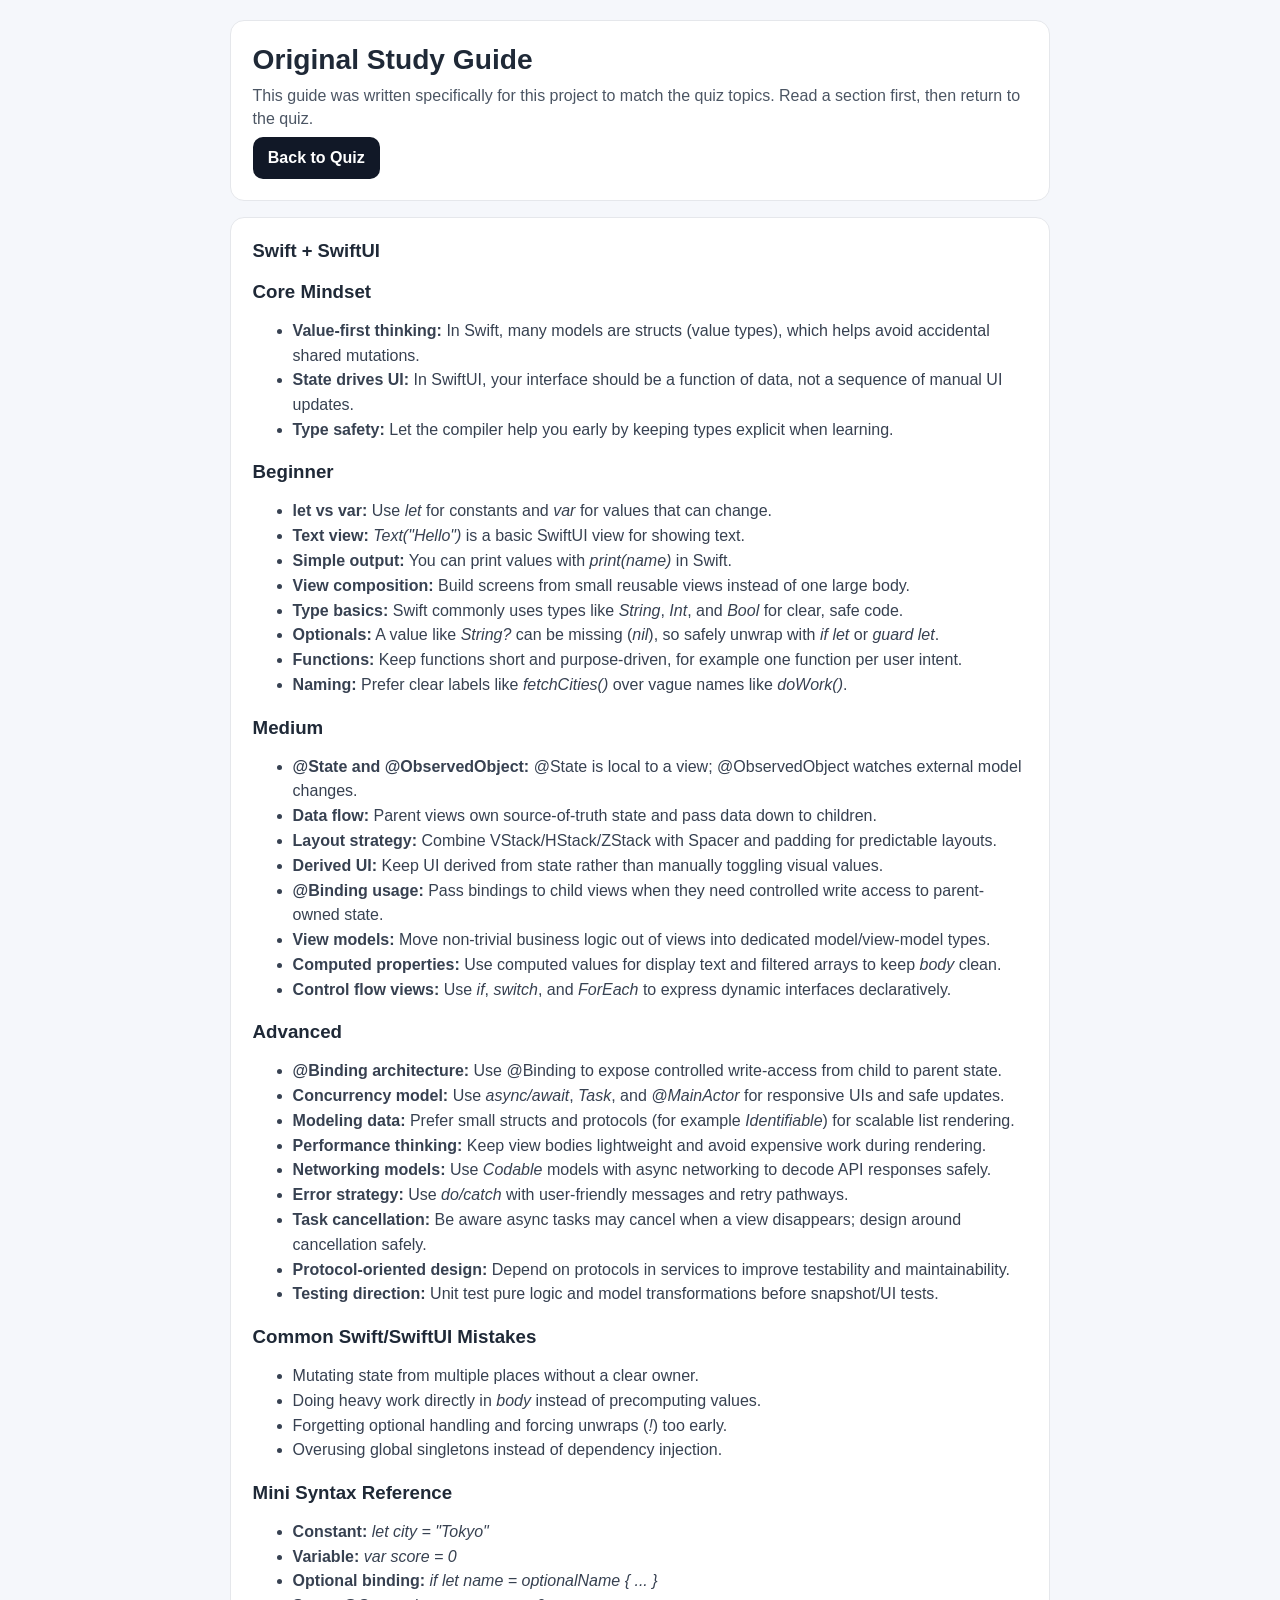
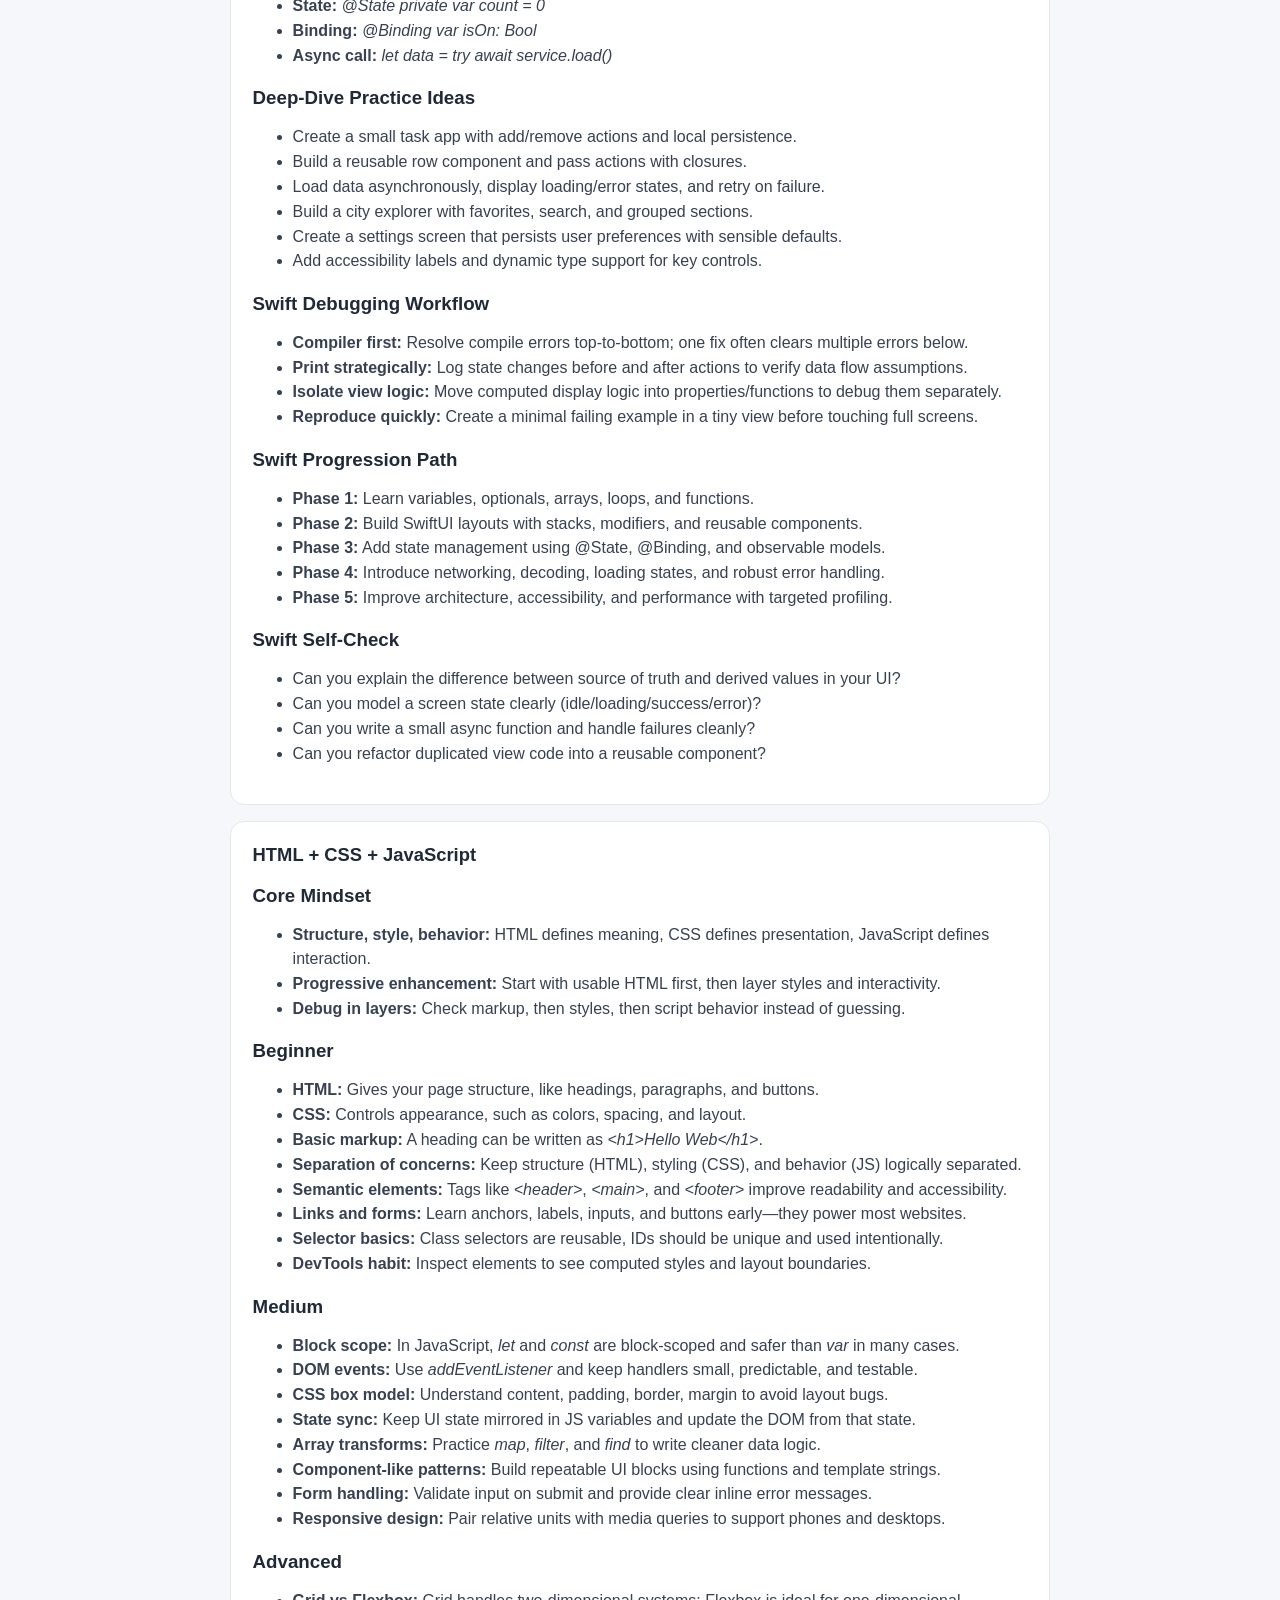
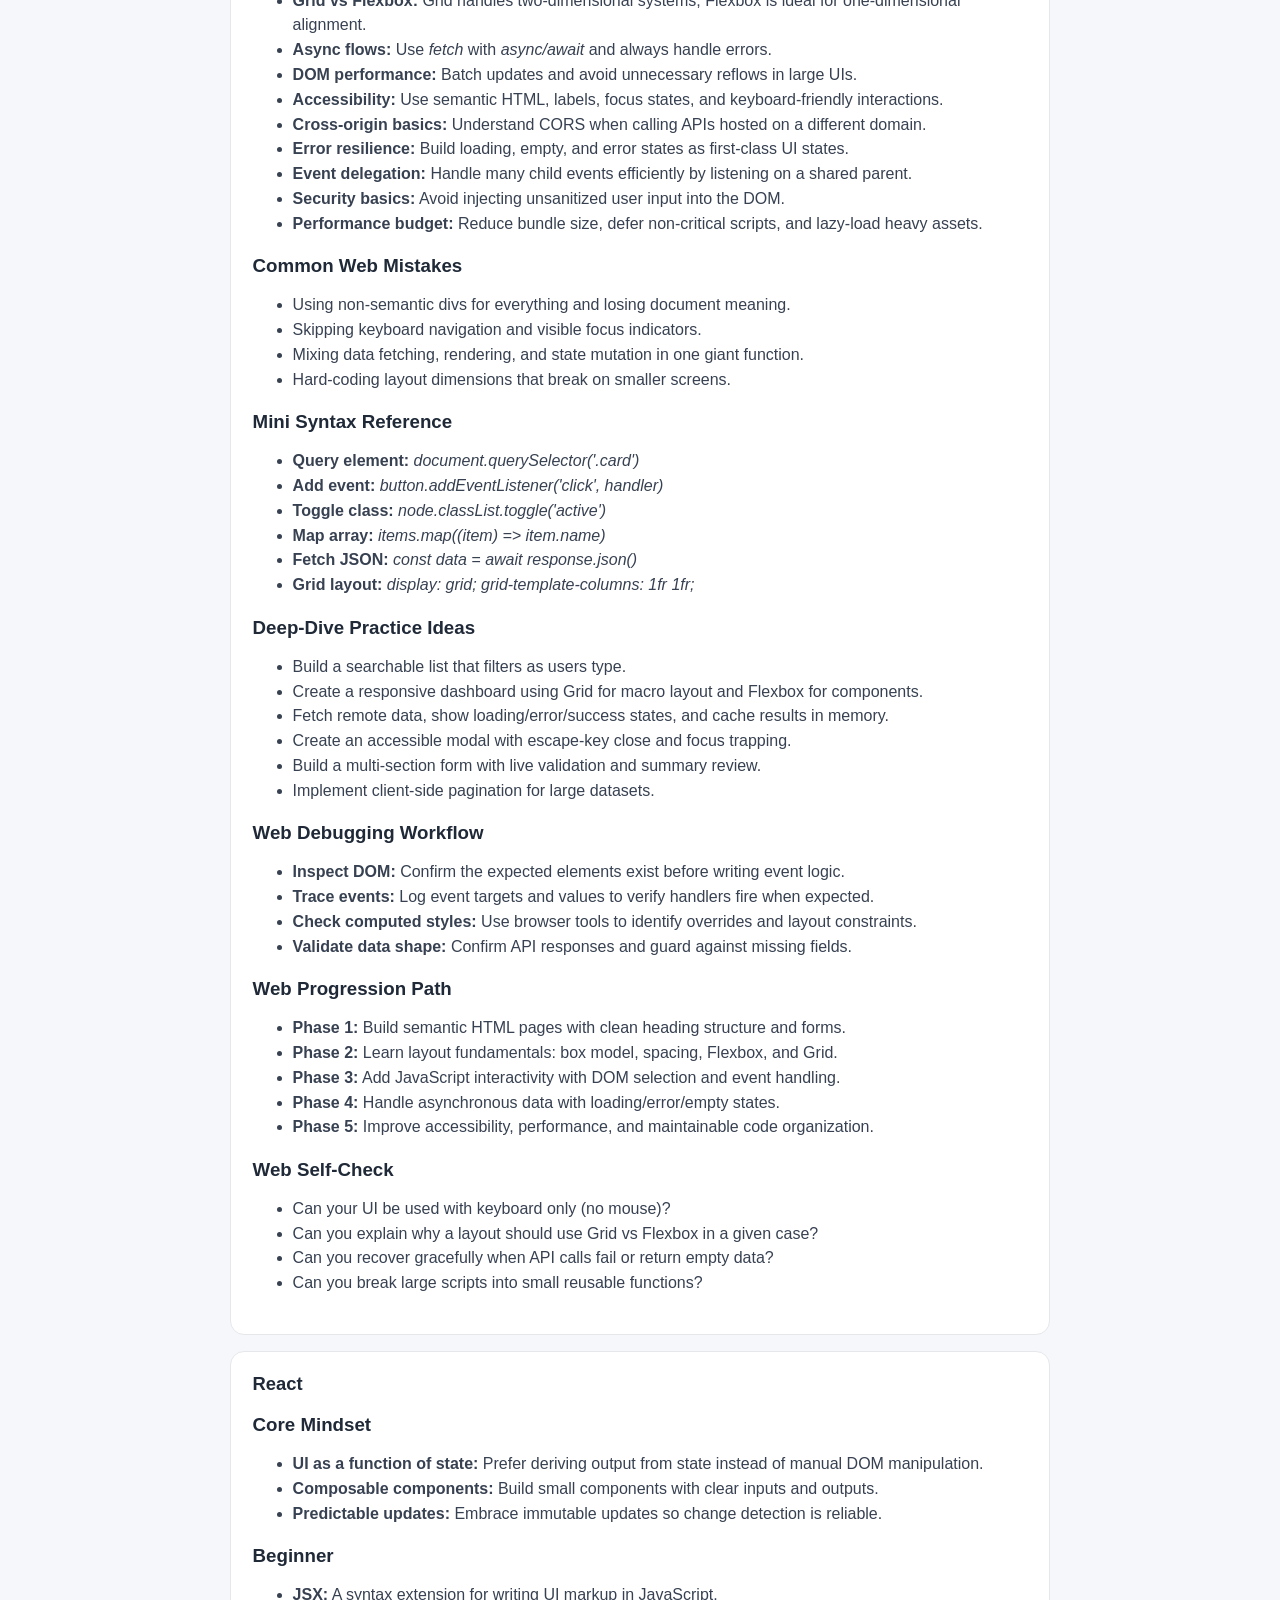
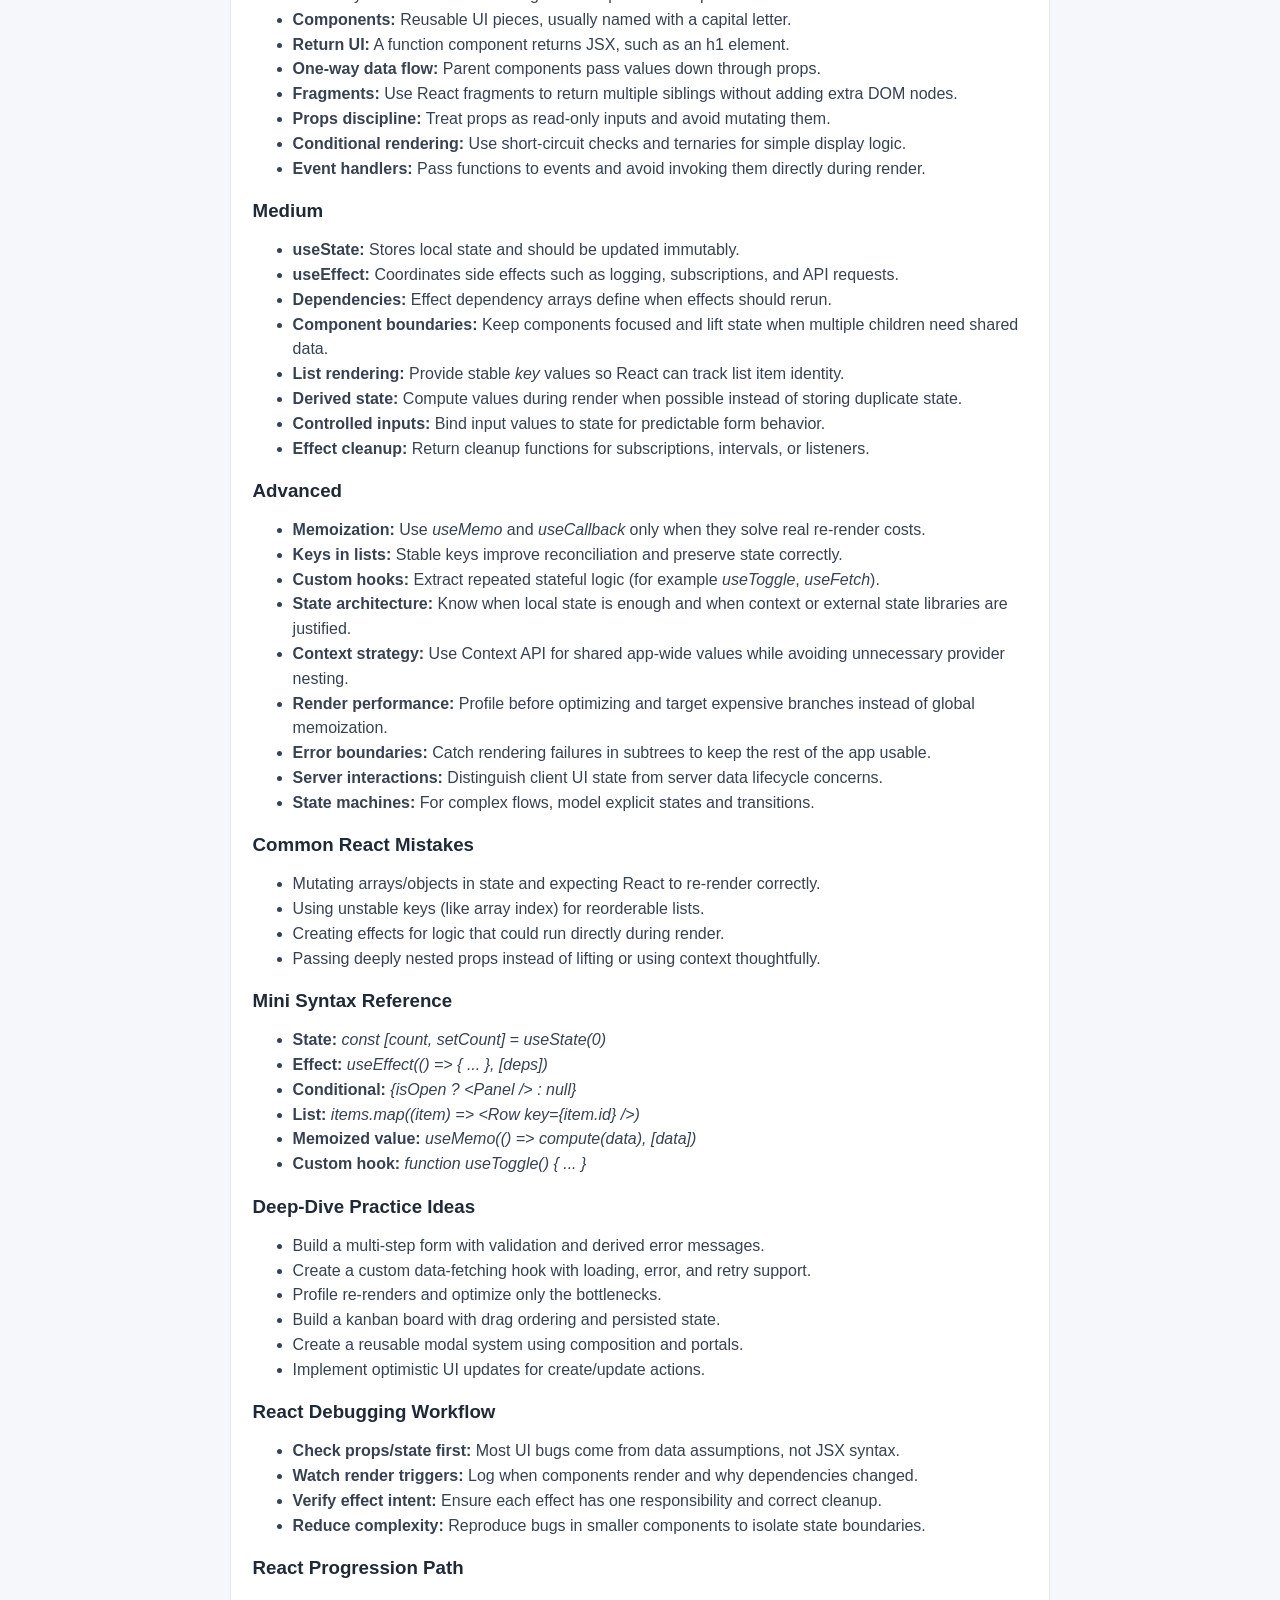
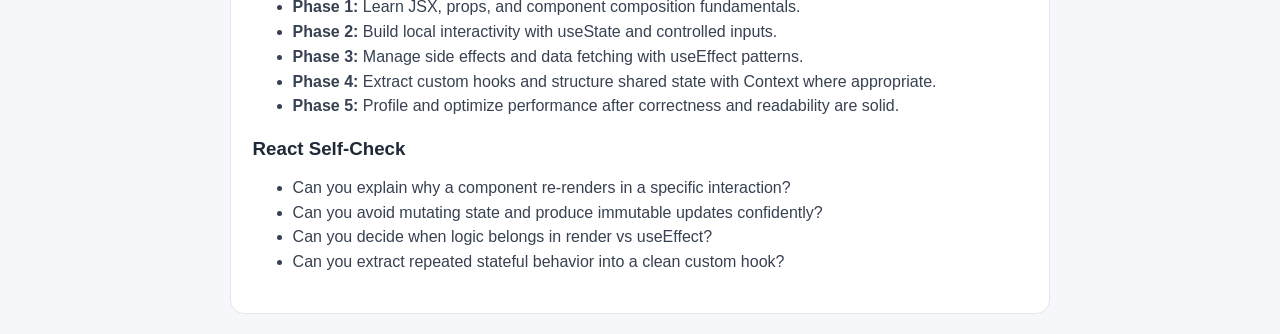
==== study-guide.html @ 4b4fca65 "Expand learning content, Swift editor UX, and study mode" ====
<!doctype html>
<html lang="en">
  <head>
    <meta charset="UTF-8" />
    <meta name="viewport" content="width=device-width, initial-scale=1.0" />
    <title>Programming Study Guide</title>
    <link rel="stylesheet" href="styles.css" />
  </head>
  <body>
    <main class="app guide-layout">
      <header class="header card">
        <h1>Original Study Guide</h1>
        <p>
          This guide was written specifically for this project to match the quiz topics.
          Read a section first, then return to the quiz.
        </p>
        <p class="study-link-wrap">
          <a class="study-link" href="index.html">Back to Quiz</a>
        </p>
      </header>

      <section class="guide-grid">
        <article class="card guide-section">
          <h2>Swift + SwiftUI</h2>

          <h3>Core Mindset</h3>
          <ul>
            <li><strong>Value-first thinking:</strong> In Swift, many models are structs (value types), which helps avoid accidental shared mutations.</li>
            <li><strong>State drives UI:</strong> In SwiftUI, your interface should be a function of data, not a sequence of manual UI updates.</li>
            <li><strong>Type safety:</strong> Let the compiler help you early by keeping types explicit when learning.</li>
          </ul>

          <h3>Beginner</h3>
          <ul>
            <li><strong>let vs var:</strong> Use <em>let</em> for constants and <em>var</em> for values that can change.</li>
            <li><strong>Text view:</strong> <em>Text("Hello")</em> is a basic SwiftUI view for showing text.</li>
            <li><strong>Simple output:</strong> You can print values with <em>print(name)</em> in Swift.</li>
            <li><strong>View composition:</strong> Build screens from small reusable views instead of one large body.</li>
            <li><strong>Type basics:</strong> Swift commonly uses types like <em>String</em>, <em>Int</em>, and <em>Bool</em> for clear, safe code.</li>
            <li><strong>Optionals:</strong> A value like <em>String?</em> can be missing (<em>nil</em>), so safely unwrap with <em>if let</em> or <em>guard let</em>.</li>
            <li><strong>Functions:</strong> Keep functions short and purpose-driven, for example one function per user intent.</li>
            <li><strong>Naming:</strong> Prefer clear labels like <em>fetchCities()</em> over vague names like <em>doWork()</em>.</li>
          </ul>

          <h3>Medium</h3>
          <ul>
            <li><strong>@State and @ObservedObject:</strong> @State is local to a view; @ObservedObject watches external model changes.</li>
            <li><strong>Data flow:</strong> Parent views own source-of-truth state and pass data down to children.</li>
            <li><strong>Layout strategy:</strong> Combine VStack/HStack/ZStack with Spacer and padding for predictable layouts.</li>
            <li><strong>Derived UI:</strong> Keep UI derived from state rather than manually toggling visual values.</li>
            <li><strong>@Binding usage:</strong> Pass bindings to child views when they need controlled write access to parent-owned state.</li>
            <li><strong>View models:</strong> Move non-trivial business logic out of views into dedicated model/view-model types.</li>
            <li><strong>Computed properties:</strong> Use computed values for display text and filtered arrays to keep <em>body</em> clean.</li>
            <li><strong>Control flow views:</strong> Use <em>if</em>, <em>switch</em>, and <em>ForEach</em> to express dynamic interfaces declaratively.</li>
          </ul>

          <h3>Advanced</h3>
          <ul>
            <li><strong>@Binding architecture:</strong> Use @Binding to expose controlled write-access from child to parent state.</li>
            <li><strong>Concurrency model:</strong> Use <em>async/await</em>, <em>Task</em>, and <em>@MainActor</em> for responsive UIs and safe updates.</li>
            <li><strong>Modeling data:</strong> Prefer small structs and protocols (for example <em>Identifiable</em>) for scalable list rendering.</li>
            <li><strong>Performance thinking:</strong> Keep view bodies lightweight and avoid expensive work during rendering.</li>
            <li><strong>Networking models:</strong> Use <em>Codable</em> models with async networking to decode API responses safely.</li>
            <li><strong>Error strategy:</strong> Use <em>do/catch</em> with user-friendly messages and retry pathways.</li>
            <li><strong>Task cancellation:</strong> Be aware async tasks may cancel when a view disappears; design around cancellation safely.</li>
            <li><strong>Protocol-oriented design:</strong> Depend on protocols in services to improve testability and maintainability.</li>
            <li><strong>Testing direction:</strong> Unit test pure logic and model transformations before snapshot/UI tests.</li>
          </ul>

          <h3>Common Swift/SwiftUI Mistakes</h3>
          <ul>
            <li>Mutating state from multiple places without a clear owner.</li>
            <li>Doing heavy work directly in <em>body</em> instead of precomputing values.</li>
            <li>Forgetting optional handling and forcing unwraps (<em>!</em>) too early.</li>
            <li>Overusing global singletons instead of dependency injection.</li>
          </ul>

          <h3>Mini Syntax Reference</h3>
          <ul>
            <li><strong>Constant:</strong> <em>let city = "Tokyo"</em></li>
            <li><strong>Variable:</strong> <em>var score = 0</em></li>
            <li><strong>Optional binding:</strong> <em>if let name = optionalName { ... }</em></li>
            <li><strong>State:</strong> <em>@State private var count = 0</em></li>
            <li><strong>Binding:</strong> <em>@Binding var isOn: Bool</em></li>
            <li><strong>Async call:</strong> <em>let data = try await service.load()</em></li>
          </ul>

          <h3>Deep-Dive Practice Ideas</h3>
          <ul>
            <li>Create a small task app with add/remove actions and local persistence.</li>
            <li>Build a reusable row component and pass actions with closures.</li>
            <li>Load data asynchronously, display loading/error states, and retry on failure.</li>
            <li>Build a city explorer with favorites, search, and grouped sections.</li>
            <li>Create a settings screen that persists user preferences with sensible defaults.</li>
            <li>Add accessibility labels and dynamic type support for key controls.</li>
          </ul>

          <h3>Swift Debugging Workflow</h3>
          <ul>
            <li><strong>Compiler first:</strong> Resolve compile errors top-to-bottom; one fix often clears multiple errors below.</li>
            <li><strong>Print strategically:</strong> Log state changes before and after actions to verify data flow assumptions.</li>
            <li><strong>Isolate view logic:</strong> Move computed display logic into properties/functions to debug them separately.</li>
            <li><strong>Reproduce quickly:</strong> Create a minimal failing example in a tiny view before touching full screens.</li>
          </ul>

          <h3>Swift Progression Path</h3>
          <ul>
            <li><strong>Phase 1:</strong> Learn variables, optionals, arrays, loops, and functions.</li>
            <li><strong>Phase 2:</strong> Build SwiftUI layouts with stacks, modifiers, and reusable components.</li>
            <li><strong>Phase 3:</strong> Add state management using @State, @Binding, and observable models.</li>
            <li><strong>Phase 4:</strong> Introduce networking, decoding, loading states, and robust error handling.</li>
            <li><strong>Phase 5:</strong> Improve architecture, accessibility, and performance with targeted profiling.</li>
          </ul>

          <h3>Swift Self-Check</h3>
          <ul>
            <li>Can you explain the difference between source of truth and derived values in your UI?</li>
            <li>Can you model a screen state clearly (idle/loading/success/error)?</li>
            <li>Can you write a small async function and handle failures cleanly?</li>
            <li>Can you refactor duplicated view code into a reusable component?</li>
          </ul>
        </article>

        <article class="card guide-section">
          <h2>HTML + CSS + JavaScript</h2>

          <h3>Core Mindset</h3>
          <ul>
            <li><strong>Structure, style, behavior:</strong> HTML defines meaning, CSS defines presentation, JavaScript defines interaction.</li>
            <li><strong>Progressive enhancement:</strong> Start with usable HTML first, then layer styles and interactivity.</li>
            <li><strong>Debug in layers:</strong> Check markup, then styles, then script behavior instead of guessing.</li>
          </ul>

          <h3>Beginner</h3>
          <ul>
            <li><strong>HTML:</strong> Gives your page structure, like headings, paragraphs, and buttons.</li>
            <li><strong>CSS:</strong> Controls appearance, such as colors, spacing, and layout.</li>
            <li><strong>Basic markup:</strong> A heading can be written as <em>&lt;h1&gt;Hello Web&lt;/h1&gt;</em>.</li>
            <li><strong>Separation of concerns:</strong> Keep structure (HTML), styling (CSS), and behavior (JS) logically separated.</li>
            <li><strong>Semantic elements:</strong> Tags like <em>&lt;header&gt;</em>, <em>&lt;main&gt;</em>, and <em>&lt;footer&gt;</em> improve readability and accessibility.</li>
            <li><strong>Links and forms:</strong> Learn anchors, labels, inputs, and buttons early—they power most websites.</li>
            <li><strong>Selector basics:</strong> Class selectors are reusable, IDs should be unique and used intentionally.</li>
            <li><strong>DevTools habit:</strong> Inspect elements to see computed styles and layout boundaries.</li>
          </ul>

          <h3>Medium</h3>
          <ul>
            <li><strong>Block scope:</strong> In JavaScript, <em>let</em> and <em>const</em> are block-scoped and safer than <em>var</em> in many cases.</li>
            <li><strong>DOM events:</strong> Use <em>addEventListener</em> and keep handlers small, predictable, and testable.</li>
            <li><strong>CSS box model:</strong> Understand content, padding, border, margin to avoid layout bugs.</li>
            <li><strong>State sync:</strong> Keep UI state mirrored in JS variables and update the DOM from that state.</li>
            <li><strong>Array transforms:</strong> Practice <em>map</em>, <em>filter</em>, and <em>find</em> to write cleaner data logic.</li>
            <li><strong>Component-like patterns:</strong> Build repeatable UI blocks using functions and template strings.</li>
            <li><strong>Form handling:</strong> Validate input on submit and provide clear inline error messages.</li>
            <li><strong>Responsive design:</strong> Pair relative units with media queries to support phones and desktops.</li>
          </ul>

          <h3>Advanced</h3>
          <ul>
            <li><strong>Grid vs Flexbox:</strong> Grid handles two-dimensional systems; Flexbox is ideal for one-dimensional alignment.</li>
            <li><strong>Async flows:</strong> Use <em>fetch</em> with <em>async/await</em> and always handle errors.</li>
            <li><strong>DOM performance:</strong> Batch updates and avoid unnecessary reflows in large UIs.</li>
            <li><strong>Accessibility:</strong> Use semantic HTML, labels, focus states, and keyboard-friendly interactions.</li>
            <li><strong>Cross-origin basics:</strong> Understand CORS when calling APIs hosted on a different domain.</li>
            <li><strong>Error resilience:</strong> Build loading, empty, and error states as first-class UI states.</li>
            <li><strong>Event delegation:</strong> Handle many child events efficiently by listening on a shared parent.</li>
            <li><strong>Security basics:</strong> Avoid injecting unsanitized user input into the DOM.</li>
            <li><strong>Performance budget:</strong> Reduce bundle size, defer non-critical scripts, and lazy-load heavy assets.</li>
          </ul>

          <h3>Common Web Mistakes</h3>
          <ul>
            <li>Using non-semantic divs for everything and losing document meaning.</li>
            <li>Skipping keyboard navigation and visible focus indicators.</li>
            <li>Mixing data fetching, rendering, and state mutation in one giant function.</li>
            <li>Hard-coding layout dimensions that break on smaller screens.</li>
          </ul>

          <h3>Mini Syntax Reference</h3>
          <ul>
            <li><strong>Query element:</strong> <em>document.querySelector('.card')</em></li>
            <li><strong>Add event:</strong> <em>button.addEventListener('click', handler)</em></li>
            <li><strong>Toggle class:</strong> <em>node.classList.toggle('active')</em></li>
            <li><strong>Map array:</strong> <em>items.map((item) =&gt; item.name)</em></li>
            <li><strong>Fetch JSON:</strong> <em>const data = await response.json()</em></li>
            <li><strong>Grid layout:</strong> <em>display: grid; grid-template-columns: 1fr 1fr;</em></li>
          </ul>

          <h3>Deep-Dive Practice Ideas</h3>
          <ul>
            <li>Build a searchable list that filters as users type.</li>
            <li>Create a responsive dashboard using Grid for macro layout and Flexbox for components.</li>
            <li>Fetch remote data, show loading/error/success states, and cache results in memory.</li>
            <li>Create an accessible modal with escape-key close and focus trapping.</li>
            <li>Build a multi-section form with live validation and summary review.</li>
            <li>Implement client-side pagination for large datasets.</li>
          </ul>

          <h3>Web Debugging Workflow</h3>
          <ul>
            <li><strong>Inspect DOM:</strong> Confirm the expected elements exist before writing event logic.</li>
            <li><strong>Trace events:</strong> Log event targets and values to verify handlers fire when expected.</li>
            <li><strong>Check computed styles:</strong> Use browser tools to identify overrides and layout constraints.</li>
            <li><strong>Validate data shape:</strong> Confirm API responses and guard against missing fields.</li>
          </ul>

          <h3>Web Progression Path</h3>
          <ul>
            <li><strong>Phase 1:</strong> Build semantic HTML pages with clean heading structure and forms.</li>
            <li><strong>Phase 2:</strong> Learn layout fundamentals: box model, spacing, Flexbox, and Grid.</li>
            <li><strong>Phase 3:</strong> Add JavaScript interactivity with DOM selection and event handling.</li>
            <li><strong>Phase 4:</strong> Handle asynchronous data with loading/error/empty states.</li>
            <li><strong>Phase 5:</strong> Improve accessibility, performance, and maintainable code organization.</li>
          </ul>

          <h3>Web Self-Check</h3>
          <ul>
            <li>Can your UI be used with keyboard only (no mouse)?</li>
            <li>Can you explain why a layout should use Grid vs Flexbox in a given case?</li>
            <li>Can you recover gracefully when API calls fail or return empty data?</li>
            <li>Can you break large scripts into small reusable functions?</li>
          </ul>
        </article>

        <article class="card guide-section">
          <h2>React</h2>

          <h3>Core Mindset</h3>
          <ul>
            <li><strong>UI as a function of state:</strong> Prefer deriving output from state instead of manual DOM manipulation.</li>
            <li><strong>Composable components:</strong> Build small components with clear inputs and outputs.</li>
            <li><strong>Predictable updates:</strong> Embrace immutable updates so change detection is reliable.</li>
          </ul>

          <h3>Beginner</h3>
          <ul>
            <li><strong>JSX:</strong> A syntax extension for writing UI markup in JavaScript.</li>
            <li><strong>Components:</strong> Reusable UI pieces, usually named with a capital letter.</li>
            <li><strong>Return UI:</strong> A function component returns JSX, such as an h1 element.</li>
            <li><strong>One-way data flow:</strong> Parent components pass values down through props.</li>
            <li><strong>Fragments:</strong> Use React fragments to return multiple siblings without adding extra DOM nodes.</li>
            <li><strong>Props discipline:</strong> Treat props as read-only inputs and avoid mutating them.</li>
            <li><strong>Conditional rendering:</strong> Use short-circuit checks and ternaries for simple display logic.</li>
            <li><strong>Event handlers:</strong> Pass functions to events and avoid invoking them directly during render.</li>
          </ul>

          <h3>Medium</h3>
          <ul>
            <li><strong>useState:</strong> Stores local state and should be updated immutably.</li>
            <li><strong>useEffect:</strong> Coordinates side effects such as logging, subscriptions, and API requests.</li>
            <li><strong>Dependencies:</strong> Effect dependency arrays define when effects should rerun.</li>
            <li><strong>Component boundaries:</strong> Keep components focused and lift state when multiple children need shared data.</li>
            <li><strong>List rendering:</strong> Provide stable <em>key</em> values so React can track list item identity.</li>
            <li><strong>Derived state:</strong> Compute values during render when possible instead of storing duplicate state.</li>
            <li><strong>Controlled inputs:</strong> Bind input values to state for predictable form behavior.</li>
            <li><strong>Effect cleanup:</strong> Return cleanup functions for subscriptions, intervals, or listeners.</li>
          </ul>

          <h3>Advanced</h3>
          <ul>
            <li><strong>Memoization:</strong> Use <em>useMemo</em> and <em>useCallback</em> only when they solve real re-render costs.</li>
            <li><strong>Keys in lists:</strong> Stable keys improve reconciliation and preserve state correctly.</li>
            <li><strong>Custom hooks:</strong> Extract repeated stateful logic (for example <em>useToggle</em>, <em>useFetch</em>).</li>
            <li><strong>State architecture:</strong> Know when local state is enough and when context or external state libraries are justified.</li>
            <li><strong>Context strategy:</strong> Use Context API for shared app-wide values while avoiding unnecessary provider nesting.</li>
            <li><strong>Render performance:</strong> Profile before optimizing and target expensive branches instead of global memoization.</li>
            <li><strong>Error boundaries:</strong> Catch rendering failures in subtrees to keep the rest of the app usable.</li>
            <li><strong>Server interactions:</strong> Distinguish client UI state from server data lifecycle concerns.</li>
            <li><strong>State machines:</strong> For complex flows, model explicit states and transitions.</li>
          </ul>

          <h3>Common React Mistakes</h3>
          <ul>
            <li>Mutating arrays/objects in state and expecting React to re-render correctly.</li>
            <li>Using unstable keys (like array index) for reorderable lists.</li>
            <li>Creating effects for logic that could run directly during render.</li>
            <li>Passing deeply nested props instead of lifting or using context thoughtfully.</li>
          </ul>

          <h3>Mini Syntax Reference</h3>
          <ul>
            <li><strong>State:</strong> <em>const [count, setCount] = useState(0)</em></li>
            <li><strong>Effect:</strong> <em>useEffect(() =&gt; { ... }, [deps])</em></li>
            <li><strong>Conditional:</strong> <em>{isOpen ? &lt;Panel /&gt; : null}</em></li>
            <li><strong>List:</strong> <em>items.map((item) =&gt; &lt;Row key={item.id} /&gt;)</em></li>
            <li><strong>Memoized value:</strong> <em>useMemo(() =&gt; compute(data), [data])</em></li>
            <li><strong>Custom hook:</strong> <em>function useToggle() { ... }</em></li>
          </ul>

          <h3>Deep-Dive Practice Ideas</h3>
          <ul>
            <li>Build a multi-step form with validation and derived error messages.</li>
            <li>Create a custom data-fetching hook with loading, error, and retry support.</li>
            <li>Profile re-renders and optimize only the bottlenecks.</li>
            <li>Build a kanban board with drag ordering and persisted state.</li>
            <li>Create a reusable modal system using composition and portals.</li>
            <li>Implement optimistic UI updates for create/update actions.</li>
          </ul>

          <h3>React Debugging Workflow</h3>
          <ul>
            <li><strong>Check props/state first:</strong> Most UI bugs come from data assumptions, not JSX syntax.</li>
            <li><strong>Watch render triggers:</strong> Log when components render and why dependencies changed.</li>
            <li><strong>Verify effect intent:</strong> Ensure each effect has one responsibility and correct cleanup.</li>
            <li><strong>Reduce complexity:</strong> Reproduce bugs in smaller components to isolate state boundaries.</li>
          </ul>

          <h3>React Progression Path</h3>
          <ul>
            <li><strong>Phase 1:</strong> Learn JSX, props, and component composition fundamentals.</li>
            <li><strong>Phase 2:</strong> Build local interactivity with useState and controlled inputs.</li>
            <li><strong>Phase 3:</strong> Manage side effects and data fetching with useEffect patterns.</li>
            <li><strong>Phase 4:</strong> Extract custom hooks and structure shared state with Context where appropriate.</li>
            <li><strong>Phase 5:</strong> Profile and optimize performance after correctness and readability are solid.</li>
          </ul>

          <h3>React Self-Check</h3>
          <ul>
            <li>Can you explain why a component re-renders in a specific interaction?</li>
            <li>Can you avoid mutating state and produce immutable updates confidently?</li>
            <li>Can you decide when logic belongs in render vs useEffect?</li>
            <li>Can you extract repeated stateful behavior into a clean custom hook?</li>
          </ul>
        </article>
      </section>
    </main>
  </body>
</html>
---- styles.css ----
:root {
  color-scheme: light;
  font-family: Inter, -apple-system, BlinkMacSystemFont, "Segoe UI", Roboto, sans-serif;
  --bg: #f5f7fb;
  --surface: #ffffff;
  --text: #1f2937;
  --muted: #4b5563;
  --border: #e5e7eb;
  --border-strong: #d1d5db;
  --primary: #111827;
  --accent: #4f46e5;
  --accent-soft: #eef2ff;
  --tag-bg: #e0e7ff;
  --tag-text: #3730a3;
}

* {
  box-sizing: border-box;
}

body {
  margin: 0;
  min-height: 100vh;
  background: var(--bg);
  color: var(--text);
  display: grid;
  place-items: center;
  padding: 1.25rem;
}

.app {
  width: min(820px, 100%);
  display: grid;
  gap: 1.1rem;
}

.header h1 {
  margin: 0;
  font-size: clamp(1.6rem, 2.2vw, 2rem);
  line-height: 1.2;
}

.header p {
  margin: 0.45rem 0 0;
  color: var(--muted);
  line-height: 1.45;
}

.study-link-wrap {
  margin-top: 0.95rem;
}

.study-link {
  display: inline-block;
  text-decoration: none;
  background: var(--primary);
  color: white;
  border-radius: 10px;
  padding: 0.58rem 0.95rem;
  font-weight: 600;
  transition: transform 120ms ease, opacity 120ms ease;
}

.study-link:hover {
  opacity: 0.9;
  transform: translateY(-1px);
}

.status-bar,
.card {
  background: var(--surface);
  border-radius: 14px;
  border: 1px solid var(--border);
}

.status-bar {
  display: flex;
  justify-content: space-between;
  align-items: center;
  padding: 0.8rem 1rem;
  font-weight: 600;
}

.card {
  padding: 1.35rem;
}

.card h2 {
  margin: 0 0 0.8rem;
  font-size: 1.15rem;
}

.topic-grid {
  display: grid;
  grid-template-columns: repeat(3, minmax(0, 1fr));
  gap: 0.7rem;
  margin-top: 0.25rem;
}

.topic-btn {
  text-align: center;
}

.level-grid {
  display: grid;
  grid-template-columns: repeat(3, minmax(0, 1fr));
  gap: 0.7rem;
}

.level-btn {
  text-align: center;
}

.tag {
  display: inline-block;
  background: var(--tag-bg);
  color: var(--tag-text);
  border-radius: 999px;
  padding: 0.24rem 0.68rem;
  font-size: 0.78rem;
  font-weight: 600;
  margin-bottom: 0.55rem;
}

.study-toggle {
  display: inline-flex;
  align-items: center;
  gap: 0.5rem;
  margin-bottom: 0.8rem;
  color: var(--muted);
  font-weight: 600;
}

.study-toggle input {
  width: 1rem;
  height: 1rem;
  accent-color: var(--accent);
}

.study-tip {
  margin-bottom: 0.9rem;
  border: 1px solid #c7d2fe;
  background: #f5f7ff;
  color: #3730a3;
  border-radius: 10px;
  padding: 0.62rem 0.78rem;
  line-height: 1.45;
  font-size: 0.93rem;
}

#questionPrompt {
  margin: 0 0 1rem;
  line-height: 1.35;
}

.option-list {
  display: grid;
  gap: 0.55rem;
}

.option-btn,
button,
textarea {
  font: inherit;
}

.option-btn {
  text-align: left;
  border: 1px solid var(--border-strong);
  background: #f9fafb;
  color: var(--primary);
  border-radius: 10px;
  padding: 0.65rem 0.85rem;
  cursor: pointer;
  transition: border-color 120ms ease, background-color 120ms ease, transform 120ms ease;
}

.option-btn:hover {
  border-color: #b8c0cc;
  transform: translateY(-1px);
}

.option-btn.selected {
  border-color: var(--accent);
  background: var(--accent-soft);
}

textarea {
  width: 100%;
  min-height: 140px;
  resize: vertical;
  border: 1px solid var(--border-strong);
  border-radius: 10px;
  padding: 0.75rem;
  line-height: 1.45;
}

.code-editor {
  border: 1px solid var(--border-strong);
  border-radius: 12px;
  overflow: hidden;
  background: #f8fafc;
}

.code-editor-bar {
  display: flex;
  align-items: center;
  gap: 0.45rem;
  padding: 0.45rem 0.65rem;
  border-bottom: 1px solid var(--border);
  background: #eef2f7;
}

.dot {
  width: 0.62rem;
  height: 0.62rem;
  border-radius: 50%;
  display: inline-block;
}

.dot.red {
  background: #f87171;
}

.dot.yellow {
  background: #fbbf24;
}

.dot.green {
  background: #34d399;
}

.editor-title {
  margin-left: 0.4rem;
  font-size: 0.82rem;
  color: #475569;
  font-weight: 600;
}

.code-input {
  border: none;
  border-radius: 0;
  min-height: 180px;
  font-family: ui-monospace, SFMono-Regular, Menlo, Monaco, Consolas, "Liberation Mono", "Courier New", monospace;
  font-size: 0.92rem;
}

.swift-editor {
  background: #0f172a;
  border-color: #1e293b;
}

.swift-editor .code-editor-bar {
  background: #111827;
  border-bottom-color: #1f2937;
}

.swift-editor .editor-title {
  color: #cbd5e1;
}

.swift-editor .code-input {
  background: #0f172a;
  color: #e2e8f0;
}

.swift-editor .code-input::placeholder {
  color: #94a3b8;
}

.autofill-bar {
  margin-top: 0.55rem;
  display: flex;
  flex-wrap: wrap;
  gap: 0.45rem;
}

.autofill-chip {
  border: 1px solid #c7d2fe;
  background: #eef2ff;
  color: #3730a3;
  border-radius: 999px;
  padding: 0.34rem 0.62rem;
  font-size: 0.78rem;
  font-family: ui-monospace, SFMono-Regular, Menlo, Monaco, Consolas, "Liberation Mono", "Courier New", monospace;
}

.autofill-chip:hover:not([disabled]) {
  transform: translateY(-1px);
  background: #e0e7ff;
}

.actions {
  margin-top: 1rem;
  display: flex;
  gap: 0.6rem;
  flex-wrap: wrap;
}

#resultsCard button + button {
  margin-left: 0.6rem;
}

button {
  border: none;
  border-radius: 10px;
  padding: 0.62rem 1rem;
  cursor: pointer;
  background: var(--primary);
  color: white;
  font-weight: 600;
  transition: transform 120ms ease, opacity 120ms ease;
}

button:hover:not([disabled]) {
  transform: translateY(-1px);
}

button[disabled] {
  opacity: 0.45;
  cursor: not-allowed;
}

button:focus-visible,
.study-link:focus-visible,
.option-btn:focus-visible,
textarea:focus-visible {
  outline: 2px solid var(--accent);
  outline-offset: 2px;
}

.feedback {
  min-height: 1.4rem;
  margin-top: 0.8rem;
  font-weight: 600;
}

.feedback.correct {
  color: #047857;
}

.feedback.incorrect {
  color: #b91c1c;
}

.hidden {
  display: none;
}

.guide-layout {
  display: grid;
  gap: 1rem;
}

.guide-grid {
  display: grid;
  gap: 1rem;
}

.guide-section h2 {
  margin-top: 0;
}

.guide-section h3 {
  margin-bottom: 0.45rem;
}

.guide-section p,
.guide-section li {
  color: #374151;
  line-height: 1.55;
}

@media (max-width: 760px) {
  body {
    padding: 0.9rem;
  }

  .app {
    width: 100%;
    gap: 0.9rem;
  }

  .card {
    padding: 1rem;
  }

  .topic-grid,
  .level-grid {
    grid-template-columns: 1fr;
  }

  .status-bar {
    flex-direction: column;
    align-items: flex-start;
    gap: 0.25rem;
  }

  #resultsCard button {
    width: 100%;
  }

  #resultsCard button + button {
    margin-left: 0;
  }
}
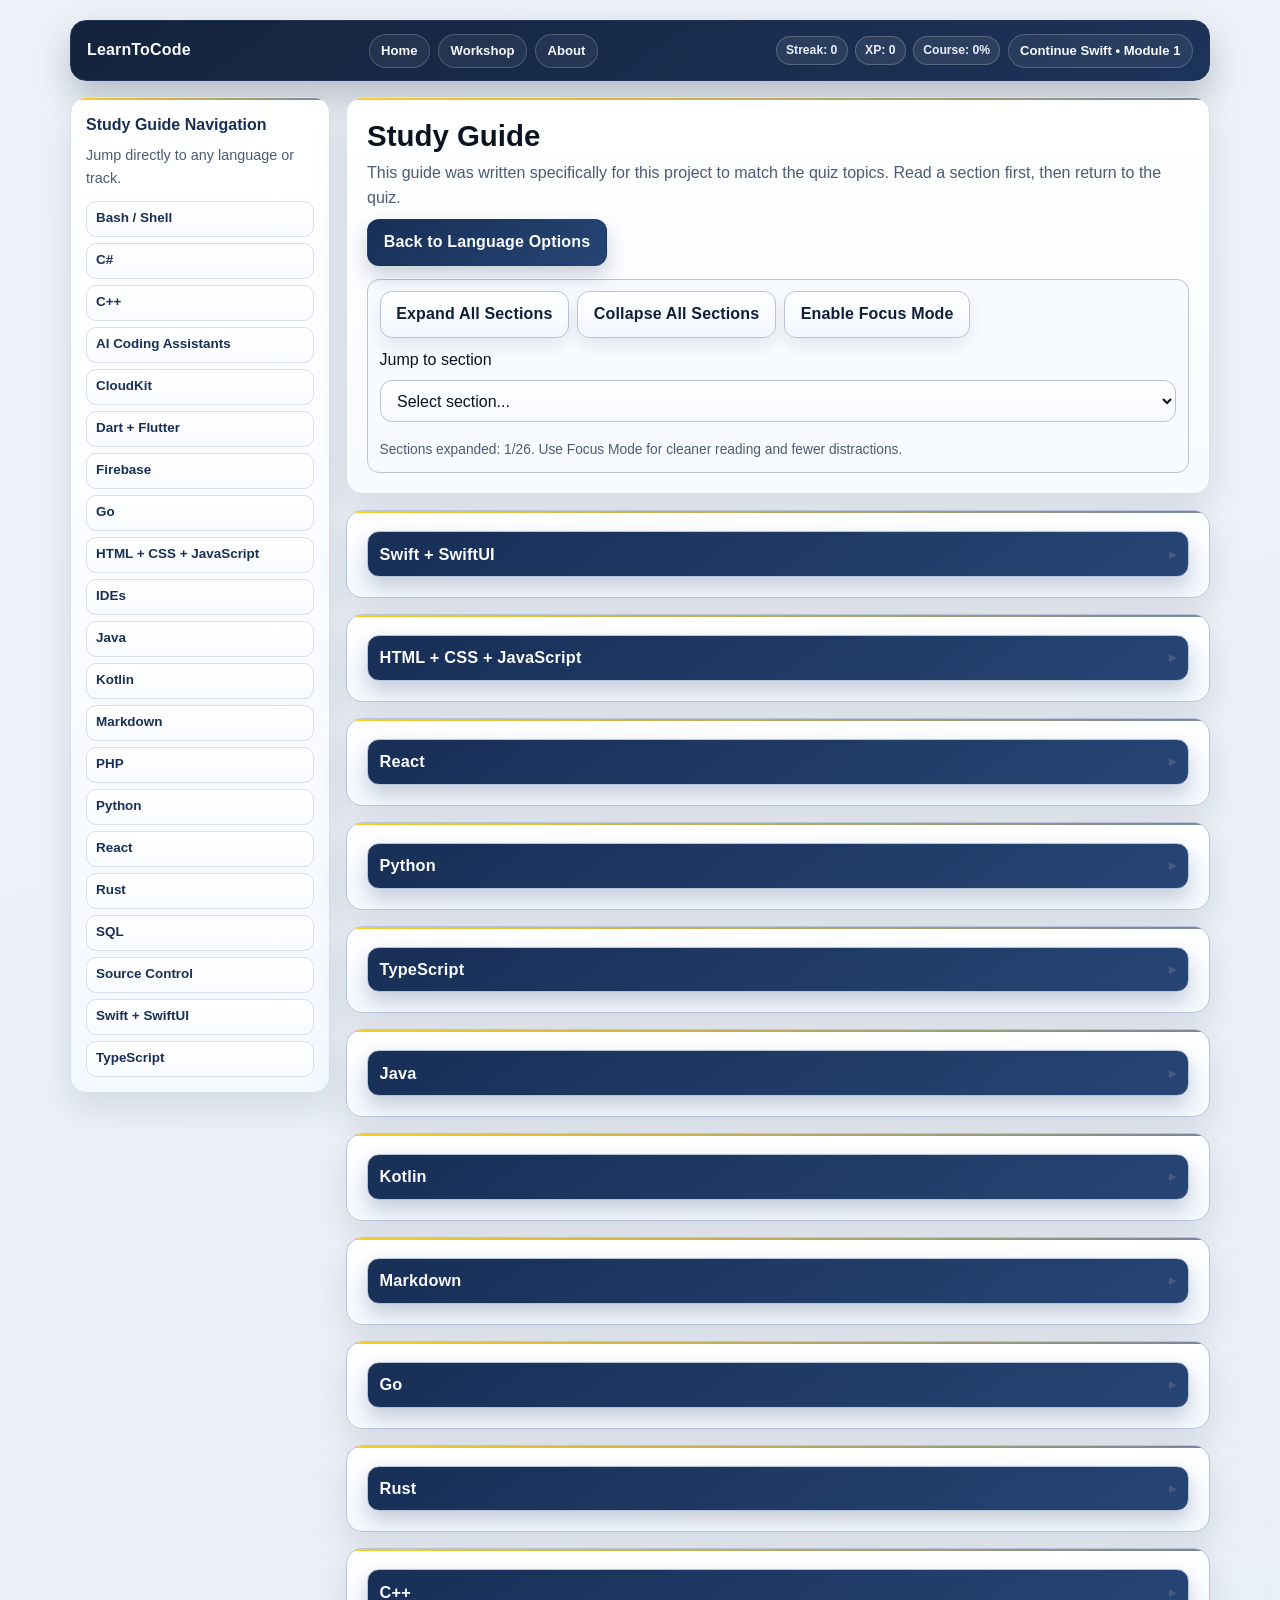
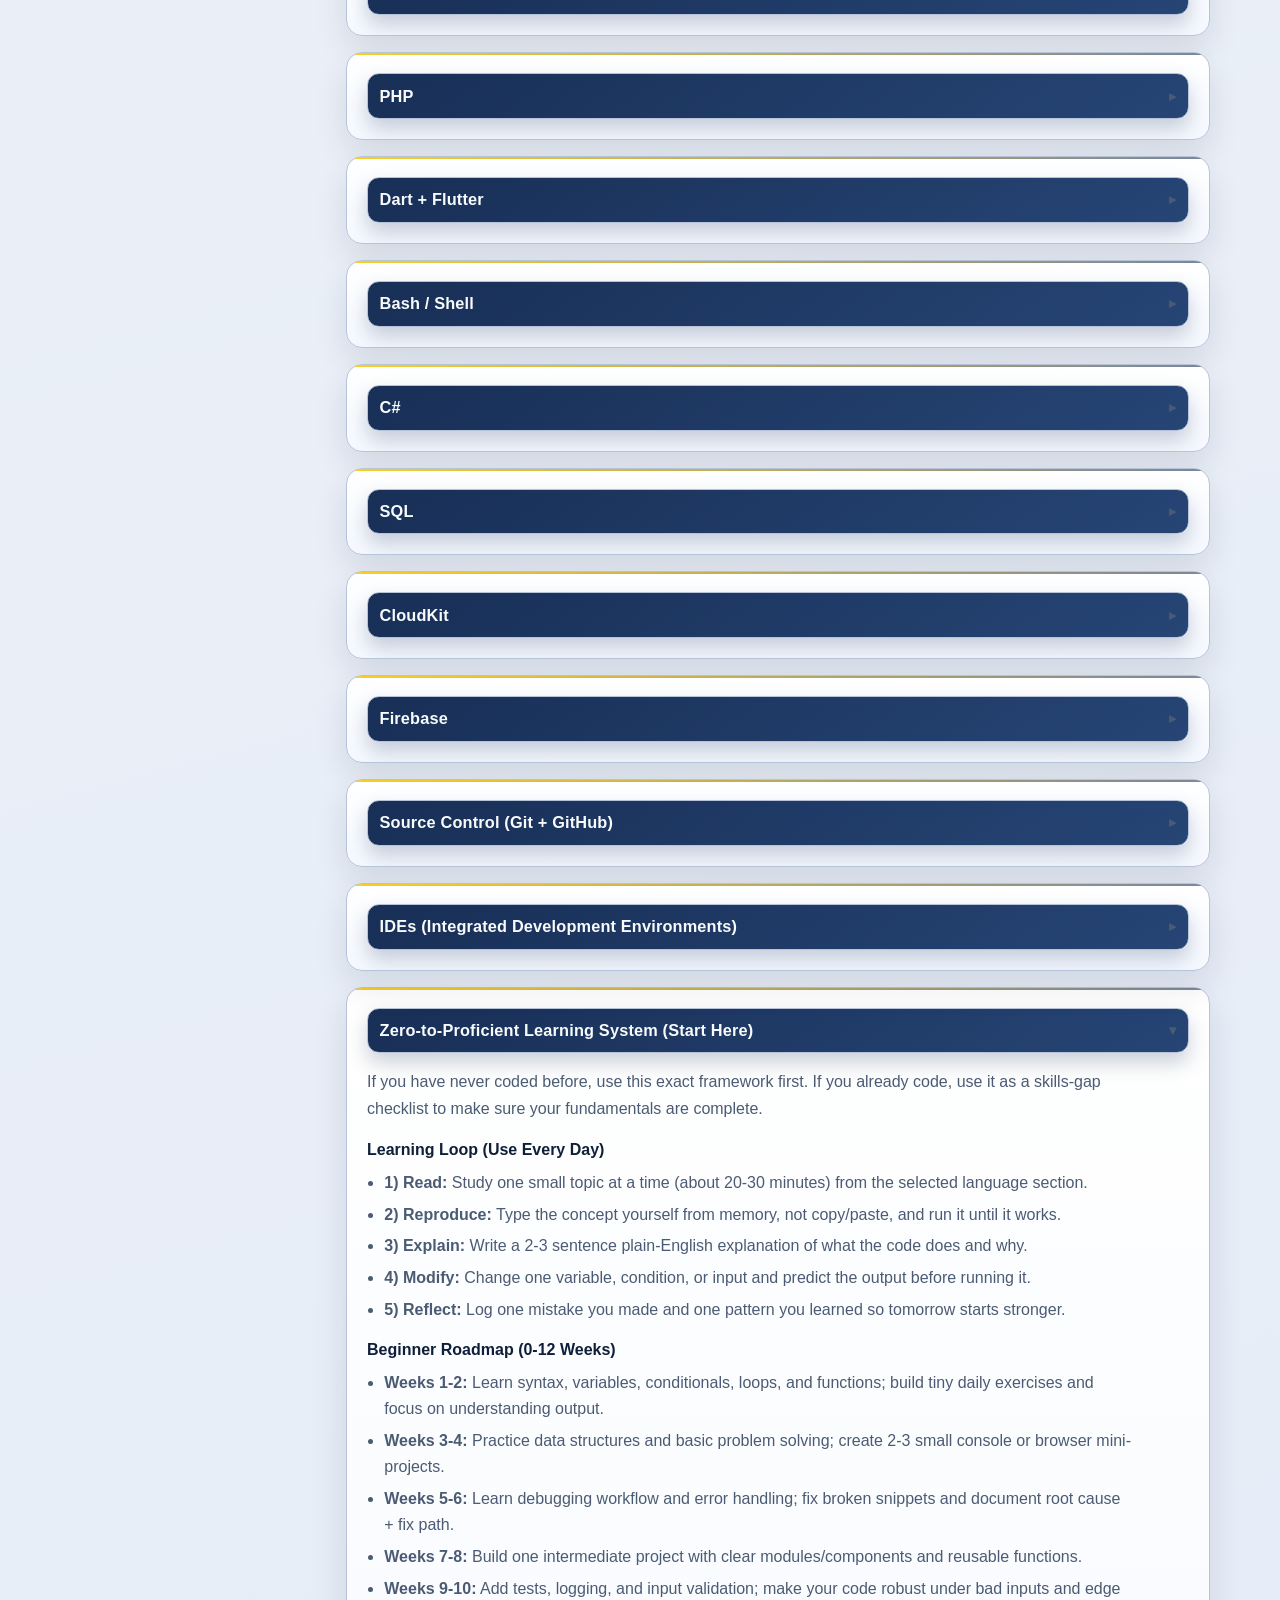
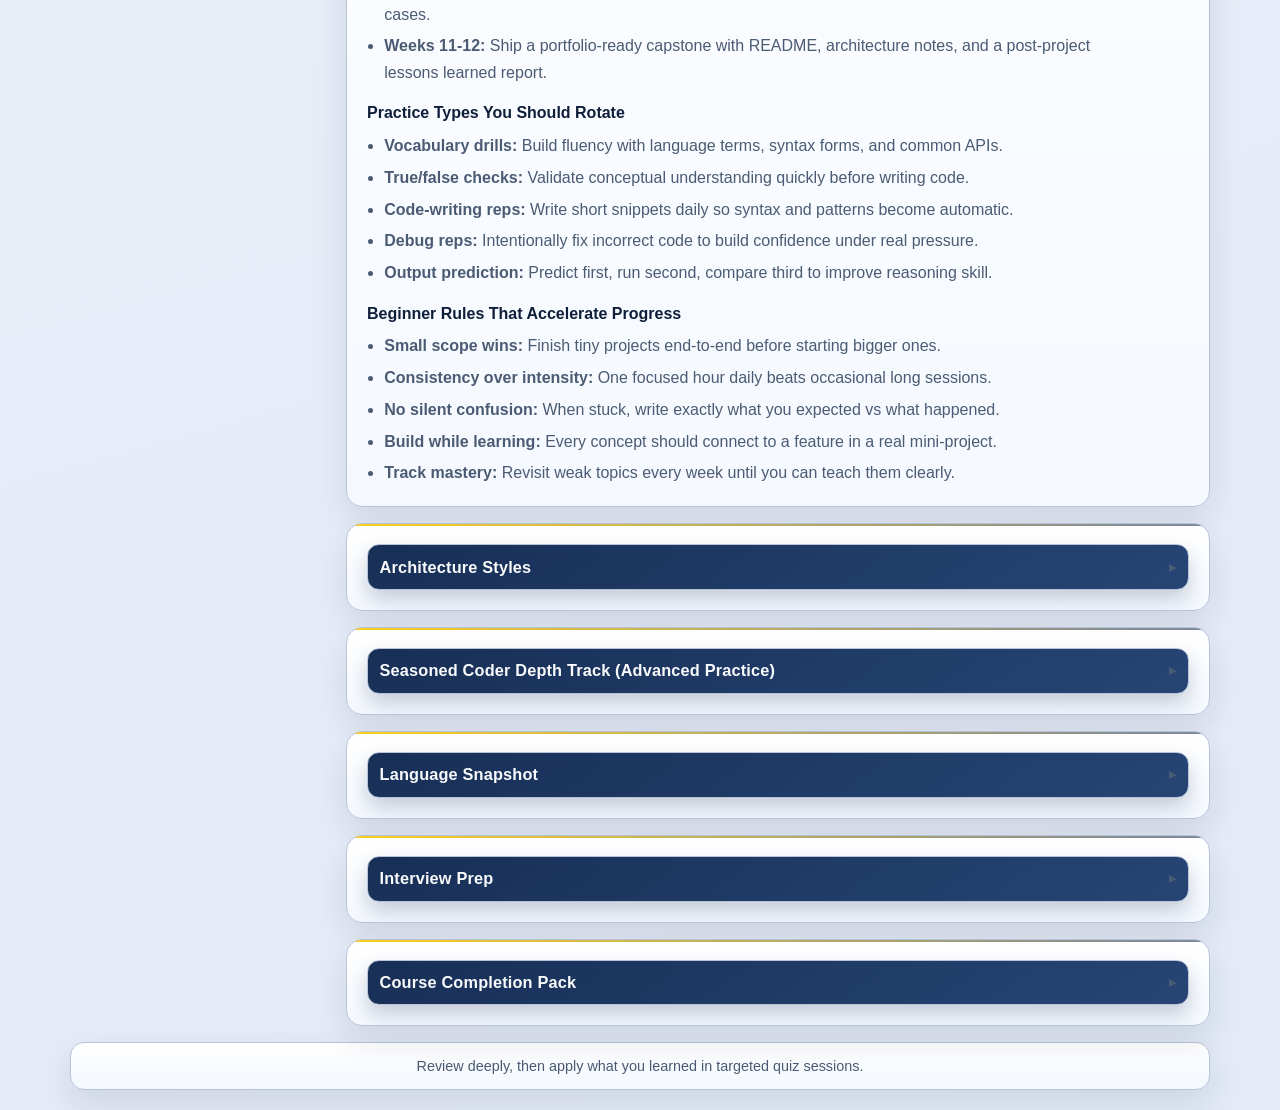
==== commit 4169f7ff: "Update site content and structure" ====
--- a/study-guide.html
+++ b/study-guide.html
@@ -7,20 +7,224 @@
     <link rel="stylesheet" href="styles.css" />
   </head>
   <body>
-    <main class="app guide-layout">
+    <header class="site-header">
+      <div class="site-header-inner">
+        <a class="site-brand" href="index.html">LearnToCode</a>
+        <nav class="site-nav" aria-label="Primary">
+          <a class="site-nav-link" href="index.html">Home</a>
+          <a class="site-nav-link" href="workshop.html">Workshop</a>
+          <a class="site-nav-link" href="about.html">About</a>
+        </nav>
+      </div>
+    </header>
+
+    <div class="guide-page-shell">
+      <aside class="card guide-sidebar" aria-label="Study guide navigation">
+        <h2>Study Guide Navigation</h2>
+        <p>Jump directly to any language or track.</p>
+        <nav class="guide-sidebar-links">
+          <a class="sidebar-topic-link" data-topic="bash" href="study-guide.html?topic=bash">Bash / Shell</a>
+          <a class="sidebar-topic-link" data-topic="csharp" href="study-guide.html?topic=csharp">C#</a>
+          <a class="sidebar-topic-link" data-topic="cpp" href="study-guide.html?topic=cpp">C++</a>
+          <a class="sidebar-topic-link" data-topic="aiassist" href="study-guide.html?topic=aiassist">AI Coding Assistants</a>
+          <a class="sidebar-topic-link" data-topic="cloudkit" href="study-guide.html?topic=cloudkit">CloudKit</a>
+          <a class="sidebar-topic-link" data-topic="dart" href="study-guide.html?topic=dart">Dart + Flutter</a>
+          <a class="sidebar-topic-link" data-topic="firebase" href="study-guide.html?topic=firebase">Firebase</a>
+          <a class="sidebar-topic-link" data-topic="go" href="study-guide.html?topic=go">Go</a>
+          <a class="sidebar-topic-link" data-topic="web" href="study-guide.html?topic=web">HTML + CSS + JavaScript</a>
+          <a class="sidebar-topic-link" data-topic="ides" href="study-guide.html?topic=ides">IDEs</a>
+          <a class="sidebar-topic-link" data-topic="java" href="study-guide.html?topic=java">Java</a>
+          <a class="sidebar-topic-link" data-topic="kotlin" href="study-guide.html?topic=kotlin">Kotlin</a>
+          <a class="sidebar-topic-link" data-topic="markdown" href="study-guide.html?topic=markdown">Markdown</a>
+          <a class="sidebar-topic-link" data-topic="php" href="study-guide.html?topic=php">PHP</a>
+          <a class="sidebar-topic-link" data-topic="python" href="study-guide.html?topic=python">Python</a>
+          <a class="sidebar-topic-link" data-topic="react" href="study-guide.html?topic=react">React</a>
+          <a class="sidebar-topic-link" data-topic="rust" href="study-guide.html?topic=rust">Rust</a>
+          <a class="sidebar-topic-link" data-topic="sql" href="study-guide.html?topic=sql">SQL</a>
+          <a class="sidebar-topic-link" data-topic="sourcecontrol" href="study-guide.html?topic=sourcecontrol">Source Control</a>
+          <a class="sidebar-topic-link" data-topic="swift" href="study-guide.html?topic=swift">Swift + SwiftUI</a>
+          <a class="sidebar-topic-link" data-topic="typescript" href="study-guide.html?topic=typescript">TypeScript</a>
+        </nav>
+      </aside>
+
+      <main class="app guide-layout">
       <header class="header card">
-        <h1>Original Study Guide</h1>
+        <h1>Study Guide</h1>
         <p>
           This guide was written specifically for this project to match the quiz topics.
           Read a section first, then return to the quiz.
         </p>
         <p class="study-link-wrap">
-          <a class="study-link" href="index.html">Back to Quiz</a>
+          <a id="backToQuizLink" class="study-link" href="index.html">Back to Language Options</a>
         </p>
+
+        <section class="guide-readability-controls" aria-label="Guide readability controls">
+          <div class="guide-controls-row">
+            <button type="button" id="guideExpandAllBtn" class="study-link secondary">Expand All Sections</button>
+            <button type="button" id="guideCollapseAllBtn" class="study-link secondary">Collapse All Sections</button>
+            <button type="button" id="guideFocusModeBtn" class="study-link secondary">Enable Focus Mode</button>
+          </div>
+          <div class="guide-controls-row">
+            <label for="guideJumpSelect">Jump to section</label>
+            <select id="guideJumpSelect" class="blank-input"></select>
+          </div>
+          <p id="guideReadabilityStatus" class="guide-readability-status">Readability mode ready.</p>
+        </section>
       </header>
 
+      <section class="card architecture-prep-card" id="learningSystemCard">
+        <h2>Zero-to-Proficient Learning System (Start Here)</h2>
+        <p>
+          If you have never coded before, use this exact framework first. If you already code,
+          use it as a skills-gap checklist to make sure your fundamentals are complete.
+        </p>
+
+        <h3>Learning Loop (Use Every Day)</h3>
+        <ul>
+          <li><strong>1) Read:</strong> Study one small topic at a time (about 20-30 minutes) from the selected language section.</li>
+          <li><strong>2) Reproduce:</strong> Type the concept yourself from memory, not copy/paste, and run it until it works.</li>
+          <li><strong>3) Explain:</strong> Write a 2-3 sentence plain-English explanation of what the code does and why.</li>
+          <li><strong>4) Modify:</strong> Change one variable, condition, or input and predict the output before running it.</li>
+          <li><strong>5) Reflect:</strong> Log one mistake you made and one pattern you learned so tomorrow starts stronger.</li>
+        </ul>
+
+        <h3>Beginner Roadmap (0-12 Weeks)</h3>
+        <ul>
+          <li><strong>Weeks 1-2:</strong> Learn syntax, variables, conditionals, loops, and functions; build tiny daily exercises and focus on understanding output.</li>
+          <li><strong>Weeks 3-4:</strong> Practice data structures and basic problem solving; create 2-3 small console or browser mini-projects.</li>
+          <li><strong>Weeks 5-6:</strong> Learn debugging workflow and error handling; fix broken snippets and document root cause + fix path.</li>
+          <li><strong>Weeks 7-8:</strong> Build one intermediate project with clear modules/components and reusable functions.</li>
+          <li><strong>Weeks 9-10:</strong> Add tests, logging, and input validation; make your code robust under bad inputs and edge cases.</li>
+          <li><strong>Weeks 11-12:</strong> Ship a portfolio-ready capstone with README, architecture notes, and a post-project lessons learned report.</li>
+        </ul>
+
+        <h3>Practice Types You Should Rotate</h3>
+        <ul>
+          <li><strong>Vocabulary drills:</strong> Build fluency with language terms, syntax forms, and common APIs.</li>
+          <li><strong>True/false checks:</strong> Validate conceptual understanding quickly before writing code.</li>
+          <li><strong>Code-writing reps:</strong> Write short snippets daily so syntax and patterns become automatic.</li>
+          <li><strong>Debug reps:</strong> Intentionally fix incorrect code to build confidence under real pressure.</li>
+          <li><strong>Output prediction:</strong> Predict first, run second, compare third to improve reasoning skill.</li>
+        </ul>
+
+        <h3>Beginner Rules That Accelerate Progress</h3>
+        <ul>
+          <li><strong>Small scope wins:</strong> Finish tiny projects end-to-end before starting bigger ones.</li>
+          <li><strong>Consistency over intensity:</strong> One focused hour daily beats occasional long sessions.</li>
+          <li><strong>No silent confusion:</strong> When stuck, write exactly what you expected vs what happened.</li>
+          <li><strong>Build while learning:</strong> Every concept should connect to a feature in a real mini-project.</li>
+          <li><strong>Track mastery:</strong> Revisit weak topics every week until you can teach them clearly.</li>
+        </ul>
+      </section>
+
+      <section class="card interview-prep-card hidden" id="moduleFocusCard">
+        <h2 id="moduleFocusTitle">Module Study Focus</h2>
+        <p id="moduleFocusIntro">Study these focus points before starting the module quiz.</p>
+        <ul id="moduleFocusList"></ul>
+        <p class="study-link-wrap">
+          <a id="startModuleQuizLink" class="study-link" href="trainer.html">Start Module Quiz</a>
+        </p>
+      </section>
+
+      <section class="card interview-prep-card" id="languageOverviewCard">
+        <h2 id="guideOverviewTitle">Language Snapshot</h2>
+        <p id="guideOverviewSubtitle">Choose a language to see its quick snapshot before you start quiz modules.</p>
+
+        <h3>Main Use</h3>
+        <p id="guideOverviewMainUse">Select a language to see what it is most commonly used for.</p>
+
+        <h3>Brief History</h3>
+        <p id="guideOverviewHistory">Select a language to see a short history timeline.</p>
+
+        <h3>Popular Industries</h3>
+        <ul id="guideOverviewIndustries">
+          <li>Select a language to see where it is commonly used in industry.</li>
+        </ul>
+      </section>
+
+      <section class="card interview-prep-card" id="interviewPrepCard">
+        <h2 id="interviewTitle">Interview Prep</h2>
+        <p id="interviewIntro">Choose a language to see focused interview tips and common test problems.</p>
+
+        <h3>Tips</h3>
+        <ul id="interviewTipsList"></ul>
+
+        <h3>Common Problems / Tests</h3>
+        <ul id="interviewTestsList"></ul>
+      </section>
+
+      <section class="card architecture-prep-card" id="architecturePrepCard">
+        <h2 id="architectureTitle">Architecture Styles</h2>
+        <p id="architectureIntro">Learn common architecture patterns and where they fit best.</p>
+
+        <h3>Common Patterns (General)</h3>
+        <ul id="architecturePatternsList"></ul>
+
+        <h3>Best Fit for This Language</h3>
+        <ul id="architectureLanguageList"></ul>
+      </section>
+
+      <section class="card architecture-prep-card" id="completionPrepCard">
+        <h2 id="completionTitle">Course Completion Pack</h2>
+        <p id="completionIntro">Use this section to finish each language like a real curriculum, not just a quiz track.</p>
+
+        <h3>Capstone Milestones</h3>
+        <ul id="completionMilestonesList"></ul>
+
+        <h3>Production Skills Checklist</h3>
+        <ul id="completionProductionList"></ul>
+
+        <h3>Portfolio Outcome</h3>
+        <ul id="completionPortfolioList"></ul>
+
+        <h3>Assessment Rubric</h3>
+        <ul id="completionRubricList"></ul>
+      </section>
+
+      <section class="card architecture-prep-card" id="proDepthCard">
+        <h2>Seasoned Coder Depth Track (Advanced Practice)</h2>
+        <p>
+          If you already code, use this track to level up architecture quality, performance,
+          reliability, and mentoring skills while still sharpening fundamentals.
+        </p>
+
+        <h3>Advanced Weekly Structure</h3>
+        <ul>
+          <li><strong>2 sessions:</strong> Deep implementation work (feature build or refactor with measurable outcomes).</li>
+          <li><strong>1 session:</strong> Performance and observability pass (profiling, logs, bottleneck review, optimization notes).</li>
+          <li><strong>1 session:</strong> Reliability pass (failure modes, retries, edge-case testing, error taxonomy cleanup).</li>
+          <li><strong>1 session:</strong> Architecture/documentation pass (design decisions, tradeoffs, and operational readiness).</li>
+        </ul>
+
+        <h3>Engineering Depth Checklist</h3>
+        <ul>
+          <li><strong>Architecture:</strong> Can you justify boundaries, interfaces, and dependency direction under change?</li>
+          <li><strong>Performance:</strong> Do you know top latency/memory hotspots and why they exist?</li>
+          <li><strong>Reliability:</strong> Are failures observable, recoverable, and user-safe by default?</li>
+          <li><strong>Security mindset:</strong> Are inputs validated, secrets protected, and dangerous operations constrained?</li>
+          <li><strong>Maintainability:</strong> Could a teammate ship a safe change in your code within one day?</li>
+        </ul>
+
+        <h3>Deliberate Practice for Senior Growth</h3>
+        <ul>
+          <li><strong>Refactor kata:</strong> Take one messy module each week and improve readability, testability, and boundaries.</li>
+          <li><strong>Failure drills:</strong> Simulate bad network/data/runtime conditions and verify graceful degradation behavior.</li>
+          <li><strong>Complexity audits:</strong> Identify high-branch or deeply nested logic and simplify with clearer models.</li>
+          <li><strong>Review writing:</strong> Practice concise code review feedback that explains risk, impact, and suggested fix.</li>
+          <li><strong>Teaching reps:</strong> Explain one advanced concept to beginners weekly to strengthen your own mental models.</li>
+        </ul>
+
+        <h3>Project Ladder (Beginner to Advanced)</h3>
+        <ul>
+          <li><strong>Level 1:</strong> Small utilities and focused exercises (single-file or single-feature projects).</li>
+          <li><strong>Level 2:</strong> Multi-feature apps with reusable components/modules and clear folder boundaries.</li>
+          <li><strong>Level 3:</strong> Data-backed apps with robust validation, error handling, and test coverage.</li>
+          <li><strong>Level 4:</strong> Production-style apps with monitoring, performance tuning, and architecture documentation.</li>
+        </ul>
+      </section>
+
       <section class="guide-grid">
-        <article class="card guide-section">
+        <article class="card guide-section" data-topic="swift">
           <h2>Swift + SwiftUI</h2>
 
           <h3>Core Mindset</h3>
@@ -85,6 +289,15 @@
             <li><strong>Async call:</strong> <em>let data = try await service.load()</em></li>
           </ul>
 
+          <h3>SwiftUI Previews (Important)</h3>
+          <ul>
+            <li><strong>What previews are:</strong> SwiftUI previews let you render your view in Xcode without running the full app on a simulator each time.</li>
+            <li><strong>Why they matter:</strong> They speed up UI iteration and make it easier to check spacing, text wrapping, and state-driven layout changes quickly.</li>
+            <li><strong>Typical shape:</strong> A preview provider (or preview macro in modern templates) creates one or more sample view states.</li>
+            <li><strong>Best practice:</strong> Preview multiple states (empty/loading/error/populated) so UI issues show up before integration.</li>
+            <li><strong>Workflow tip:</strong> Keep preview data lightweight and deterministic so design and debugging feedback stays fast.</li>
+          </ul>
+
           <h3>Deep-Dive Practice Ideas</h3>
           <ul>
             <li>Create a small task app with add/remove actions and local persistence.</li>
@@ -103,13 +316,71 @@
             <li><strong>Reproduce quickly:</strong> Create a minimal failing example in a tiny view before touching full screens.</li>
           </ul>
 
-          <h3>Swift Progression Path</h3>
-          <ul>
-            <li><strong>Phase 1:</strong> Learn variables, optionals, arrays, loops, and functions.</li>
-            <li><strong>Phase 2:</strong> Build SwiftUI layouts with stacks, modifiers, and reusable components.</li>
-            <li><strong>Phase 3:</strong> Add state management using @State, @Binding, and observable models.</li>
-            <li><strong>Phase 4:</strong> Introduce networking, decoding, loading states, and robust error handling.</li>
-            <li><strong>Phase 5:</strong> Improve architecture, accessibility, and performance with targeted profiling.</li>
+          <h3>SwiftUI TestFlight + App Store Release Flow</h3>
+          <ul>
+            <li><strong>Release config first:</strong> Confirm bundle identifier, version/build numbers, signing team, and capabilities are correct in Xcode before archive.</li>
+            <li><strong>Archive and validate:</strong> Build a Release archive in Xcode Organizer, then run validation checks to catch signing and metadata issues early.</li>
+            <li><strong>Upload to App Store Connect:</strong> Distribute the archive to App Store Connect and wait for processing before attaching it to a TestFlight build.</li>
+            <li><strong>Internal TestFlight:</strong> Start with internal testers for fast checks on crashes, onboarding, and critical user paths.</li>
+            <li><strong>External TestFlight:</strong> Add test notes, export compliance details, and submit the build for beta review before inviting external testers.</li>
+            <li><strong>Crash and analytics loop:</strong> Review crashes, hangs, and feedback every build cycle; ship fixes with clear release notes and incremented build numbers.</li>
+            <li><strong>App Store readiness:</strong> Prepare app privacy, screenshots, age rating, app description, and support URL before final submission.</li>
+            <li><strong>Submission + rollout:</strong> Submit for App Review, monitor rejection feedback quickly, then release manually or phased rollout after approval.</li>
+            <li><strong>Post-release discipline:</strong> Watch crash-free rate, login/payment success paths, and update cadence in the first 48 hours after launch.</li>
+          </ul>
+
+          <h3>Production Essentials (Swift Developer Checklist)</h3>
+          <ul>
+            <li><strong>Architecture choices:</strong> Keep feature boundaries clear with testable services, view models, and protocol-driven dependencies.</li>
+            <li><strong>Memory discipline:</strong> Understand ARC strongly/weakly captured references and avoid retain cycles in closures.</li>
+            <li><strong>Concurrency safety:</strong> Use <em>Task</em>, <em>TaskGroup</em>, and cancellation-aware workflows; keep UI updates on <em>@MainActor</em>.</li>
+            <li><strong>Networking quality:</strong> Build resilient URLSession clients with retries, timeout strategy, and typed <em>Codable</em> decoding.</li>
+            <li><strong>Error modeling:</strong> Normalize backend and local failures into user-safe states with meaningful recovery options.</li>
+            <li><strong>Dependency management:</strong> Prefer Swift Package Manager with pinned versions and modular package boundaries.</li>
+            <li><strong>Observability:</strong> Add structured logs, analytics events, and crash monitoring for real production diagnosis.</li>
+          </ul>
+
+          <h3>Data, Persistence, and Sync</h3>
+          <ul>
+            <li><strong>Local models first:</strong> Model app state with clear entities before wiring network sync.</li>
+            <li><strong>Persistence options:</strong> Use SwiftData/Core Data intentionally based on complexity, relationships, and query needs.</li>
+            <li><strong>Offline behavior:</strong> Design for no-network scenarios with cached reads and deterministic retry strategies.</li>
+            <li><strong>Conflict strategy:</strong> Define merge rules for simultaneous updates so users do not lose data unexpectedly.</li>
+            <li><strong>Cloud sync boundaries:</strong> Separate private user data from shared/public data and enforce ownership rules.</li>
+            <li><strong>CloudKit fit:</strong> Prefer CloudKit for Apple-first apps needing iCloud identity, private/shared databases, and platform-native sync.</li>
+            <li><strong>Firebase fit:</strong> Prefer Firebase when you need cross-platform auth/data services and faster multi-platform backend iteration.</li>
+            <li><strong>Backend decision skill:</strong> Be able to explain tradeoffs (cost, lock-in, offline behavior, security rules, and team expertise) in interviews.</li>
+            <li><strong>Migrations:</strong> Plan schema evolution and migration testing early to avoid data loss in app updates.</li>
+          </ul>
+
+          <h3>Job-Readiness Basics (Must-Have for Entry Roles)</h3>
+          <ul>
+            <li><strong>State modeling:</strong> Implement idle/loading/success/error states without ambiguous UI transitions.</li>
+            <li><strong>Networking fundamentals:</strong> Build one clean service layer with URLSession, Codable decoding, retries, and typed errors.</li>
+            <li><strong>Persistence fundamentals:</strong> Persist and restore user-critical data safely across app restarts.</li>
+            <li><strong>Testing fundamentals:</strong> Write unit tests for view-model/service logic and show you can prevent regressions.</li>
+            <li><strong>Debugging fundamentals:</strong> Reproduce bugs, isolate root cause, and explain fix verification steps clearly.</li>
+            <li><strong>Architecture fundamentals:</strong> Keep view code thin and isolate business logic behind protocol-driven boundaries.</li>
+            <li><strong>Security fundamentals:</strong> Store sensitive tokens in Keychain and validate untrusted inputs before state mutation.</li>
+            <li><strong>Delivery fundamentals:</strong> Ship a small app with README, setup steps, architecture notes, and known tradeoffs.</li>
+          </ul>
+
+          <h3>Quality, Security, and Accessibility</h3>
+          <ul>
+            <li><strong>Testing pyramid:</strong> Prioritize unit tests for business logic, integration tests for services, and targeted UI tests for critical flows.</li>
+            <li><strong>Secure storage:</strong> Keep secrets and tokens in Keychain, not plain UserDefaults.</li>
+            <li><strong>Input hardening:</strong> Validate inputs and server responses at trust boundaries before state mutation.</li>
+            <li><strong>Privacy readiness:</strong> Request minimal permissions and keep data collection transparent and intentional.</li>
+            <li><strong>Accessibility baseline:</strong> Ensure VoiceOver labels, Dynamic Type support, and sufficient contrast for key interactions.</li>
+            <li><strong>Localization mindset:</strong> Externalize strings and test layout behavior across longer translated text.</li>
+          </ul>
+
+          <h3>Course Path Alignment</h3>
+          <ul>
+            <li><strong>Guided Start (Modules 1-4):</strong> Learn variables, optionals, arrays, loops, and SwiftUI layout basics.</li>
+            <li><strong>Debug Lab (Modules 5-7):</strong> Add state management and debug data flow with @State, @Binding, and observable models.</li>
+            <li><strong>Output Mastery (Modules 8-10):</strong> Predict and validate output for async work, computed views, and user interactions.</li>
+            <li><strong>Advanced Lab (Modules 11-14):</strong> Improve architecture, accessibility, and performance with production-style patterns.</li>
           </ul>
 
           <h3>Swift Self-Check</h3>
@@ -121,8 +392,9 @@
           </ul>
         </article>
 
-        <article class="card guide-section">
+        <article class="card guide-section" data-topic="web">
           <h2>HTML + CSS + JavaScript</h2>
+          <p><strong>Full names:</strong> HTML = HyperText Markup Language, CSS = Cascading Style Sheets, and JS = JavaScript.</p>
 
           <h3>Core Mindset</h3>
           <ul>
@@ -204,13 +476,12 @@
             <li><strong>Validate data shape:</strong> Confirm API responses and guard against missing fields.</li>
           </ul>
 
-          <h3>Web Progression Path</h3>
-          <ul>
-            <li><strong>Phase 1:</strong> Build semantic HTML pages with clean heading structure and forms.</li>
-            <li><strong>Phase 2:</strong> Learn layout fundamentals: box model, spacing, Flexbox, and Grid.</li>
-            <li><strong>Phase 3:</strong> Add JavaScript interactivity with DOM selection and event handling.</li>
-            <li><strong>Phase 4:</strong> Handle asynchronous data with loading/error/empty states.</li>
-            <li><strong>Phase 5:</strong> Improve accessibility, performance, and maintainable code organization.</li>
+          <h3>Course Path Alignment</h3>
+          <ul>
+            <li><strong>Guided Start (Modules 1-4):</strong> Build semantic HTML pages and core CSS layout foundations.</li>
+            <li><strong>Debug Lab (Modules 5-7):</strong> Debug DOM interactions, event handlers, and styling conflicts.</li>
+            <li><strong>Output Mastery (Modules 8-10):</strong> Predict runtime behavior for scripts, async fetch flows, and UI state changes.</li>
+            <li><strong>Advanced Lab (Modules 11-14):</strong> Improve accessibility, performance, and maintainable architecture patterns.</li>
           </ul>
 
           <h3>Web Self-Check</h3>
@@ -222,7 +493,7 @@
           </ul>
         </article>
 
-        <article class="card guide-section">
+        <article class="card guide-section" data-topic="react">
           <h2>React</h2>
 
           <h3>Core Mindset</h3>
@@ -305,13 +576,12 @@
             <li><strong>Reduce complexity:</strong> Reproduce bugs in smaller components to isolate state boundaries.</li>
           </ul>
 
-          <h3>React Progression Path</h3>
-          <ul>
-            <li><strong>Phase 1:</strong> Learn JSX, props, and component composition fundamentals.</li>
-            <li><strong>Phase 2:</strong> Build local interactivity with useState and controlled inputs.</li>
-            <li><strong>Phase 3:</strong> Manage side effects and data fetching with useEffect patterns.</li>
-            <li><strong>Phase 4:</strong> Extract custom hooks and structure shared state with Context where appropriate.</li>
-            <li><strong>Phase 5:</strong> Profile and optimize performance after correctness and readability are solid.</li>
+          <h3>Course Path Alignment</h3>
+          <ul>
+            <li><strong>Guided Start (Modules 1-4):</strong> Learn JSX, props, and component composition fundamentals.</li>
+            <li><strong>Debug Lab (Modules 5-7):</strong> Debug useState updates, controlled inputs, and effect dependency issues.</li>
+            <li><strong>Output Mastery (Modules 8-10):</strong> Predict re-render behavior and output changes from state transitions.</li>
+            <li><strong>Advanced Lab (Modules 11-14):</strong> Extract custom hooks, scale shared state, and optimize performance intentionally.</li>
           </ul>
 
           <h3>React Self-Check</h3>
@@ -322,7 +592,1219 @@
             <li>Can you extract repeated stateful behavior into a clean custom hook?</li>
           </ul>
         </article>
+
+        <article class="card guide-section" data-topic="python">
+          <h2>Python</h2>
+          <h3>Core Mindset</h3>
+          <ul>
+            <li><strong>Readability first:</strong> Python rewards clear naming, small functions, and straightforward control flow.</li>
+            <li><strong>Use built-ins well:</strong> Lists, dicts, sets, and comprehensions solve many problems without heavy abstractions.</li>
+            <li><strong>Fast feedback loops:</strong> Validate assumptions with small tests or quick REPL checks early.</li>
+          </ul>
+          <h3>Beginner</h3>
+          <ul>
+            <li><strong>Data basics:</strong> Variables, strings, numbers, lists/tuples, and conditional branching.</li>
+            <li><strong>Function shape:</strong> Define clear functions with <em>def</em>, predictable params, and explicit returns.</li>
+            <li><strong>Loop fluency:</strong> Use <em>for</em>, <em>while</em>, and <em>enumerate</em> intentionally.</li>
+          </ul>
+          <h3>Medium</h3>
+          <ul>
+            <li><strong>Collections and transforms:</strong> Use dict/set operations and list comprehensions for concise logic.</li>
+            <li><strong>Module boundaries:</strong> Organize utilities into modules and import with clear ownership.</li>
+            <li><strong>Error strategy:</strong> Use exceptions intentionally, not as hidden control flow.</li>
+          </ul>
+          <h3>Advanced</h3>
+          <ul>
+            <li><strong>Generators/iterators:</strong> Stream large data efficiently with <em>yield</em>.</li>
+            <li><strong>Typing for clarity:</strong> Add type hints to improve readability and tooling support.</li>
+            <li><strong>Production readiness:</strong> Combine logging, tests, and validation for robust scripts/services.</li>
+          </ul>
+          <h3>Common Python Mistakes</h3>
+          <ul>
+            <li>Mutating shared lists/dicts unexpectedly across functions.</li>
+            <li>Broad <em>except</em> blocks that hide real errors.</li>
+            <li>Inconsistent indentation and unclear variable naming.</li>
+            <li>Skipping tests for edge cases like empty/None inputs.</li>
+          </ul>
+          <h3>Mini Syntax Reference</h3>
+          <ul>
+            <li><strong>Function:</strong> <em>def add(a, b): return a + b</em></li>
+            <li><strong>List comprehension:</strong> <em>[x * 2 for x in nums]</em></li>
+            <li><strong>Dict lookup safe:</strong> <em>value = data.get("key", default)</em></li>
+            <li><strong>Try/except:</strong> <em>try: ... except ValueError: ...</em></li>
+            <li><strong>Type hint:</strong> <em>def parse(items: list[str]) -&gt; int:</em></li>
+          </ul>
+          <h3>Deep-Dive Practice Ideas</h3>
+          <ul>
+            <li>Build a CLI to parse CSV data and summarize metrics.</li>
+            <li>Implement a small API client with retry and timeout handling.</li>
+            <li>Refactor procedural code into testable modules/functions.</li>
+            <li>Solve algorithm drills and annotate complexity choices.</li>
+          </ul>
+          <h3>Python Debugging Workflow</h3>
+          <ul>
+            <li><strong>Reproduce reliably:</strong> Isolate the smallest input that still fails.</li>
+            <li><strong>Inspect data shape:</strong> Print/log critical values before and after transformations.</li>
+            <li><strong>Check assumptions:</strong> Validate None/empty values at boundaries.</li>
+            <li><strong>Lock behavior:</strong> Add tests after fixing to prevent regression.</li>
+          </ul>
+          <h3>Course Path Alignment</h3>
+          <ul>
+            <li><strong>Guided Start (Modules 1-4):</strong> Master syntax, functions, and common collections.</li>
+            <li><strong>Debug Lab (Modules 5-7):</strong> Build scripts with modules and isolate logic/data bugs quickly.</li>
+            <li><strong>Output Mastery (Modules 8-10):</strong> Practice output prediction for loops, transforms, and conditional flows.</li>
+            <li><strong>Advanced Lab (Modules 11-14):</strong> Add testing, logging, type hints, and production-style architecture.</li>
+          </ul>
+          <h3>Python Self-Check</h3>
+          <ul>
+            <li>Can you explain why a dict vs list is better for a task?</li>
+            <li>Can you handle bad input and still return useful errors?</li>
+            <li>Can you split a long script into reusable modules?</li>
+            <li>Can you write tests for both happy-path and edge cases?</li>
+          </ul>
+        </article>
+
+        <article class="card guide-section" data-topic="typescript">
+          <h2>TypeScript</h2>
+          <h3>Core Mindset</h3>
+          <ul>
+            <li><strong>Types as design:</strong> Define data contracts first, then implement logic against them.</li>
+            <li><strong>Compiler as teammate:</strong> Let strict checks catch issues before runtime.</li>
+            <li><strong>Runtime still matters:</strong> TypeScript improves safety but does not replace input validation.</li>
+          </ul>
+          <h3>Beginner</h3>
+          <ul>
+            <li><strong>Type annotations:</strong> Primitives, arrays, and object basics with explicit types.</li>
+            <li><strong>Function contracts:</strong> Add typed params and return values consistently.</li>
+            <li><strong>Null awareness:</strong> Handle optional values safely from day one.</li>
+          </ul>
+          <h3>Medium</h3>
+          <ul>
+            <li><strong>Interface/type aliases:</strong> Model shared domain objects clearly.</li>
+            <li><strong>Unions and narrowing:</strong> Use guards to safely branch by shape/type.</li>
+            <li><strong>Generics basics:</strong> Reuse logic with type-safe abstractions.</li>
+          </ul>
+          <h3>Advanced</h3>
+          <ul>
+            <li><strong>Utility patterns:</strong> Leverage <em>Partial</em>, <em>Pick</em>, <em>Omit</em>, and mapped types.</li>
+            <li><strong>Advanced narrowing:</strong> Build discriminated unions for state machines.</li>
+            <li><strong>API robustness:</strong> Validate runtime payloads despite compile-time typing.</li>
+          </ul>
+          <h3>Common TypeScript Mistakes</h3>
+          <ul>
+            <li>Overusing <em>any</em> and losing type safety where it matters most.</li>
+            <li>Assuming typed API responses are always valid at runtime.</li>
+            <li>Ignoring nullability warnings until they become runtime failures.</li>
+            <li>Creating deep generic complexity without readability benefits.</li>
+          </ul>
+          <h3>Mini Syntax Reference</h3>
+          <ul>
+            <li><strong>Interface:</strong> <em>interface User { id: number; name: string }</em></li>
+            <li><strong>Union:</strong> <em>type State = "idle" | "loading" | "done"</em></li>
+            <li><strong>Generic:</strong> <em>function first&lt;T&gt;(items: T[]): T</em></li>
+            <li><strong>Narrowing:</strong> <em>if (typeof x === "string") { ... }</em></li>
+            <li><strong>Optional chaining:</strong> <em>user?.profile?.name</em></li>
+          </ul>
+          <h3>Deep-Dive Practice Ideas</h3>
+          <ul>
+            <li>Type a full API client with request/response interfaces.</li>
+            <li>Build form validation using discriminated union states.</li>
+            <li>Refactor any-heavy codebase to strict mode.</li>
+            <li>Create reusable generic utilities with tests.</li>
+          </ul>
+          <h3>TypeScript Debugging Workflow</h3>
+          <ul>
+            <li><strong>Compiler first:</strong> Resolve top-most type errors before runtime checks.</li>
+            <li><strong>Runtime guard next:</strong> Validate external data shape at boundaries.</li>
+            <li><strong>Narrow aggressively:</strong> Remove ambiguity before property access.</li>
+            <li><strong>Lock fixes:</strong> Add tests to cover union/null edge cases.</li>
+          </ul>
+          <h3>Course Path Alignment</h3>
+          <ul>
+            <li><strong>Guided Start (Modules 1-4):</strong> Learn core annotations and function typing.</li>
+            <li><strong>Debug Lab (Modules 5-7):</strong> Debug unions, narrowing issues, and null/undefined edge cases.</li>
+            <li><strong>Output Mastery (Modules 8-10):</strong> Predict runtime outcomes from typed contracts and control-flow narrowing.</li>
+            <li><strong>Advanced Lab (Modules 11-14):</strong> Add generics, utility types, and strict app-boundary validation.</li>
+          </ul>
+          <h3>TypeScript Self-Check</h3>
+          <ul>
+            <li>Can you model app state without falling back to <em>any</em>?</li>
+            <li>Can you explain compile-time vs runtime guarantees clearly?</li>
+            <li>Can you safely narrow unknown data before using it?</li>
+            <li>Can you build generic utilities that stay readable?</li>
+          </ul>
+        </article>
+
+        <article class="card guide-section" data-topic="java">
+          <h2>Java</h2>
+          <h3>Core Mindset</h3>
+          <ul>
+            <li><strong>Object-oriented clarity:</strong> Design around classes, interfaces, and explicit responsibilities.</li>
+            <li><strong>Type discipline:</strong> Let the compiler enforce contract correctness early.</li>
+            <li><strong>Maintainable structure:</strong> Prefer clear package boundaries and small focused methods.</li>
+          </ul>
+          <h3>Beginner</h3>
+          <ul>
+            <li><strong>Syntax foundation:</strong> Main method, variables, loops, conditionals, and output.</li>
+            <li><strong>Strong typing:</strong> Match declarations and assignments carefully.</li>
+            <li><strong>Compilation cycle:</strong> Build often and fix first errors first.</li>
+          </ul>
+          <h3>Medium</h3>
+          <ul>
+            <li><strong>Class modeling:</strong> Constructors, encapsulation, and behavior methods.</li>
+            <li><strong>Collections:</strong> Use List/Map/Set intentionally based on access patterns.</li>
+            <li><strong>Abstractions:</strong> Prefer interfaces and composition over deep inheritance.</li>
+          </ul>
+          <h3>Advanced</h3>
+          <ul>
+            <li><strong>Robust services:</strong> Exceptions, layering, and dependency injection basics.</li>
+            <li><strong>Modern APIs:</strong> Streams/lambdas for clear data transformations.</li>
+            <li><strong>Scalability mindset:</strong> Keep business logic testable and decoupled.</li>
+          </ul>
+          <h3>Common Java Mistakes</h3>
+          <ul>
+            <li>Overusing static/global state and increasing coupling.</li>
+            <li>Null handling gaps that cause runtime exceptions.</li>
+            <li>Huge classes that mix data, logic, and transport concerns.</li>
+            <li>Ignoring collection choice and causing avoidable performance issues.</li>
+          </ul>
+          <h3>Mini Syntax Reference</h3>
+          <ul>
+            <li><strong>Class:</strong> <em>class User { private String name; }</em></li>
+            <li><strong>Main:</strong> <em>public static void main(String[] args)</em></li>
+            <li><strong>List:</strong> <em>List&lt;String&gt; names = new ArrayList&lt;&gt;();</em></li>
+            <li><strong>Interface:</strong> <em>interface Repository { ... }</em></li>
+            <li><strong>Stream map:</strong> <em>items.stream().map(...).toList()</em></li>
+          </ul>
+          <h3>Deep-Dive Practice Ideas</h3>
+          <ul>
+            <li>Build a layered CRUD API with controller/service/repository separation.</li>
+            <li>Refactor inheritance-heavy code to interface composition.</li>
+            <li>Implement collection-based coding challenges with complexity notes.</li>
+            <li>Add unit tests around service logic and edge cases.</li>
+          </ul>
+          <h3>Java Debugging Workflow</h3>
+          <ul>
+            <li><strong>Compile first:</strong> Clear syntax/type issues before runtime investigation.</li>
+            <li><strong>Read stack traces:</strong> Start at the first relevant app frame.</li>
+            <li><strong>Inspect state:</strong> Use debugger/watch expressions for object values.</li>
+            <li><strong>Add tests:</strong> Reproduce and lock bug fixes in automated tests.</li>
+          </ul>
+          <h3>Course Path Alignment</h3>
+          <ul>
+            <li><strong>Guided Start (Modules 1-4):</strong> Master syntax and object-oriented fundamentals.</li>
+            <li><strong>Debug Lab (Modules 5-7):</strong> Debug null, loop, and collection issues in modular class design.</li>
+            <li><strong>Output Mastery (Modules 8-10):</strong> Predict outputs and side effects across methods, collections, and conditions.</li>
+            <li><strong>Advanced Lab (Modules 11-14):</strong> Add interfaces, exceptions, layered architecture, and production profiling practices.</li>
+          </ul>
+          <h3>Java Self-Check</h3>
+          <ul>
+            <li>Can you justify when to use interface vs abstract class?</li>
+            <li>Can you diagnose null and collection bugs quickly?</li>
+            <li>Can you keep service logic independent from transport code?</li>
+            <li>Can you write tests for both success and failure paths?</li>
+          </ul>
+        </article>
+
+        <article class="card guide-section" data-topic="kotlin">
+          <h2>Kotlin</h2>
+          <h3>Core Mindset</h3>
+          <ul>
+            <li><strong>Safety + readability:</strong> Kotlin favors concise code with explicit null handling.</li>
+            <li><strong>Expression-oriented style:</strong> Use <em>when</em>, data classes, and immutable values for clarity.</li>
+            <li><strong>Async with structure:</strong> Coroutines should be scoped intentionally to avoid lifecycle bugs.</li>
+          </ul>
+          <h3>Beginner</h3>
+          <ul>
+            <li><strong>Core syntax:</strong> <em>val</em>/<em>var</em>, strings, conditions, loops, and functions.</li>
+            <li><strong>Null safety:</strong> Practice nullable types, safe-call, and Elvis operator.</li>
+            <li><strong>Small clean functions:</strong> Prefer expression bodies where it improves readability.</li>
+          </ul>
+          <h3>Medium</h3>
+          <ul>
+            <li><strong>Data modeling:</strong> Use data classes for domain objects and copy-based updates.</li>
+            <li><strong>Collection fluency:</strong> <em>map/filter/groupBy</em> pipelines for readable transforms.</li>
+            <li><strong>Extension functions:</strong> Add utility behavior without polluting core models.</li>
+          </ul>
+          <h3>Advanced</h3>
+          <ul>
+            <li><strong>Coroutines:</strong> Structured concurrency, cancellation handling, and dispatcher awareness.</li>
+            <li><strong>State modeling:</strong> Use sealed classes for exhaustive UI/business states.</li>
+            <li><strong>Android/backend quality:</strong> Keep coroutine and lifecycle boundaries explicit.</li>
+          </ul>
+          <h3>Common Kotlin Mistakes</h3>
+          <ul>
+            <li>Using <em>!!</em> too often and reintroducing null crashes.</li>
+            <li>Launching coroutines in the wrong scope and leaking work.</li>
+            <li>Mixing UI and business logic without clear layer boundaries.</li>
+            <li>Ignoring immutable data updates and causing state drift.</li>
+          </ul>
+          <h3>Mini Syntax Reference</h3>
+          <ul>
+            <li><strong>Read-only value:</strong> <em>val name = "Sam"</em></li>
+            <li><strong>Safe call + fallback:</strong> <em>val len = text?.length ?: 0</em></li>
+            <li><strong>Data class:</strong> <em>data class User(val id: Int, val name: String)</em></li>
+            <li><strong>When expression:</strong> <em>val color = when(state) { ... }</em></li>
+            <li><strong>Suspend function:</strong> <em>suspend fun load(): Result</em></li>
+          </ul>
+          <h3>Deep-Dive Practice Ideas</h3>
+          <ul>
+            <li>Build a small Android feature with MVVM + repository + coroutine flows.</li>
+            <li>Model screen state with sealed classes and exhaustive rendering.</li>
+            <li>Refactor Java-style code to idiomatic Kotlin expressions.</li>
+            <li>Add tests for coroutine cancellation and error pathways.</li>
+          </ul>
+          <h3>Kotlin Debugging Workflow</h3>
+          <ul>
+            <li><strong>Nullability first:</strong> Audit all nullable boundaries before runtime assumptions.</li>
+            <li><strong>Coroutine tracing:</strong> Verify scope, dispatcher, and cancellation behavior.</li>
+            <li><strong>State exhaustiveness:</strong> Confirm sealed states are fully handled in <em>when</em>.</li>
+            <li><strong>Regression guard:</strong> Add tests for fixed null/async edge cases.</li>
+          </ul>
+          <h3>Course Path Alignment</h3>
+          <ul>
+            <li><strong>Guided Start (Modules 1-4):</strong> Learn syntax, null safety, and function basics.</li>
+            <li><strong>Debug Lab (Modules 5-7):</strong> Debug nullability issues, coroutine scope problems, and state transitions.</li>
+            <li><strong>Output Mastery (Modules 8-10):</strong> Predict output for collection pipelines and coroutine-driven flows.</li>
+            <li><strong>Advanced Lab (Modules 11-14):</strong> Build production-ready architecture with tests and resilient async handling.</li>
+          </ul>
+          <h3>Kotlin Self-Check</h3>
+          <ul>
+            <li>Can you remove unsafe <em>!!</em> usage with safe alternatives?</li>
+            <li>Can you explain coroutine scope ownership clearly?</li>
+            <li>Can you model feature states with sealed classes?</li>
+            <li>Can you keep Android/business logic layered and testable?</li>
+          </ul>
+        </article>
+
+        <article class="card guide-section" data-topic="markdown">
+          <h2>Markdown</h2>
+          <h3>Core Mindset</h3>
+          <ul>
+            <li><strong>Readable source first:</strong> Markdown should remain easy to read in plain text before rendering.</li>
+            <li><strong>Consistent structure:</strong> Use predictable heading levels and section flow for easy scanning.</li>
+            <li><strong>Docs as product:</strong> Treat documentation clarity and maintenance as part of software quality.</li>
+          </ul>
+          <h3>Beginner</h3>
+          <ul>
+            <li><strong>Basics:</strong> Headings, paragraphs, bold/italic text, and bullet lists.</li>
+            <li><strong>Links and images:</strong> Use correct syntax and meaningful alt text.</li>
+            <li><strong>Spacing:</strong> Keep blank lines where needed so renderers parse sections clearly.</li>
+          </ul>
+          <h3>Medium</h3>
+          <ul>
+            <li><strong>Tables and code fences:</strong> Present structured data and code snippets readably.</li>
+            <li><strong>Nested lists and blockquotes:</strong> Organize procedural docs and callouts clearly.</li>
+            <li><strong>Cross-linking:</strong> Connect related docs to reduce duplicated explanations.</li>
+          </ul>
+          <h3>Advanced</h3>
+          <ul>
+            <li><strong>Front matter usage:</strong> Use metadata for static docs systems and publishing pipelines.</li>
+            <li><strong>Documentation IA:</strong> Build coherent section hierarchy across large doc sets.</li>
+            <li><strong>Maintenance discipline:</strong> Regularly fix stale links, outdated examples, and naming drift.</li>
+          </ul>
+          <h3>Common Markdown Mistakes</h3>
+          <ul>
+            <li>Skipping heading levels and creating inconsistent document hierarchy.</li>
+            <li>Broken links/images from moved files without updates.</li>
+            <li>Unclosed code fences that break rendering for entire sections.</li>
+            <li>Overly long blocks without subheadings, making docs hard to scan.</li>
+          </ul>
+          <h3>Mini Syntax Reference</h3>
+          <ul>
+            <li><strong>Heading:</strong> <em>## Section Title</em></li>
+            <li><strong>Bold:</strong> <em>**important**</em></li>
+            <li><strong>Link:</strong> <em>[Docs](https://example.com)</em></li>
+            <li><strong>Image:</strong> <em>![Diagram](diagram.png)</em></li>
+            <li><strong>Code fence:</strong> <em>```js ... ```</em></li>
+          </ul>
+          <h3>Deep-Dive Practice Ideas</h3>
+          <ul>
+            <li>Rewrite a long README into a cleaner information architecture with skimmable sections.</li>
+            <li>Create a docs template that includes overview, setup, usage, troubleshooting, and FAQ blocks.</li>
+            <li>Convert raw meeting notes into structured implementation docs with decisions and action items.</li>
+            <li>Build a documentation template for headings, code blocks, callouts, and link conventions across your docs repo.</li>
+          </ul>
+          <h3>Markdown Debugging Workflow</h3>
+          <ul>
+            <li><strong>Render check first:</strong> Preview output and compare against source to find formatting breaks fast.</li>
+            <li><strong>Isolate syntax errors:</strong> Validate heading levels, blank lines, list indentation, and fence boundaries.</li>
+            <li><strong>Verify links/assets:</strong> Test relative paths, anchors, and media references after file moves.</li>
+            <li><strong>Readability pass:</strong> Ensure sections are scannable and action-oriented for first-time readers.</li>
+          </ul>
+          <h3>Course Path Alignment</h3>
+          <ul>
+            <li><strong>Guided Start (Modules 1-4):</strong> Master headings, lists, links, emphasis, and clean basic structure.</li>
+            <li><strong>Debug Lab (Modules 5-7):</strong> Fix malformed lists, broken links, and code fence rendering issues.</li>
+            <li><strong>Output Mastery (Modules 8-10):</strong> Predict rendered output from complex nested Markdown structures.</li>
+            <li><strong>Advanced Lab (Modules 11-14):</strong> Build scalable documentation systems with strong IA and maintenance workflows.</li>
+          </ul>
+          <h3>Markdown Self-Check</h3>
+          <ul>
+            <li>Can a teammate skim your doc and find key actions in under 30 seconds?</li>
+            <li>Do all links and code examples still work after recent changes?</li>
+            <li>Are headings consistent and logically nested?</li>
+            <li>Does the source file stay readable in plain text form?</li>
+          </ul>
+        </article>
+
+        <article class="card guide-section" data-topic="go">
+          <h2>Go</h2>
+          <h3>Core Mindset</h3>
+          <ul>
+            <li><strong>Simplicity scales:</strong> Prefer clear, explicit code over clever abstractions.</li>
+            <li><strong>Concurrency with discipline:</strong> Use goroutines/channels intentionally with ownership boundaries.</li>
+            <li><strong>Errors are values:</strong> Handle failures explicitly and close to where they occur.</li>
+          </ul>
+          <h3>Beginner</h3>
+          <ul>
+            <li><strong>Syntax basics:</strong> Learn packages, functions, variables, loops, and conditionals.</li>
+            <li><strong>Structs and methods:</strong> Model data clearly and keep methods focused.</li>
+            <li><strong>Standard library first:</strong> Build confidence with core packages before adding dependencies.</li>
+          </ul>
+          <h3>Medium</h3>
+          <ul>
+            <li><strong>Interfaces:</strong> Depend on behavior contracts to improve flexibility and testing.</li>
+            <li><strong>Package boundaries:</strong> Organize code by responsibilities, not file size.</li>
+            <li><strong>HTTP fundamentals:</strong> Build handlers, validation, and consistent response patterns.</li>
+          </ul>
+          <h3>Advanced</h3>
+          <ul>
+            <li><strong>Concurrency control:</strong> Use context cancellation, worker pools, and bounded goroutines.</li>
+            <li><strong>Observability:</strong> Add structured logs, metrics, and trace context for production reliability.</li>
+            <li><strong>Performance:</strong> Profile CPU/memory hotspots before optimizing implementations.</li>
+          </ul>
+          <h3>Common Go Mistakes</h3>
+          <ul>
+            <li>Ignoring returned errors and losing critical failure information.</li>
+            <li>Leaking goroutines due to missing cancellation or blocked channels.</li>
+            <li>Overengineering abstractions instead of leveraging straightforward package design.</li>
+            <li>Mutating shared state without synchronization discipline.</li>
+          </ul>
+          <h3>Mini Syntax Reference</h3>
+          <ul>
+            <li><strong>Function:</strong> <em>func add(a int, b int) int { return a + b }</em></li>
+            <li><strong>Struct:</strong> <em>type User struct { ID int; Name string }</em></li>
+            <li><strong>Interface:</strong> <em>type Store interface { Save(User) error }</em></li>
+            <li><strong>Goroutine:</strong> <em>go process(item)</em></li>
+            <li><strong>Error check:</strong> <em>if err != nil { return err }</em></li>
+          </ul>
+          <h3>Deep-Dive Practice Ideas</h3>
+          <ul>
+            <li>Build a REST API with clean package boundaries, validation, and middleware.</li>
+            <li>Implement a concurrent job processor with retries and dead-letter handling.</li>
+            <li>Add context-driven timeouts/cancellation across service layers.</li>
+            <li>Profile and optimize a high-throughput endpoint under load.</li>
+          </ul>
+          <h3>Go Debugging Workflow</h3>
+          <ul>
+            <li><strong>Reproduce quickly:</strong> Capture deterministic input and isolate failing requests.</li>
+            <li><strong>Error-first tracing:</strong> Follow returned errors and wrap with contextual messages.</li>
+            <li><strong>Concurrency checks:</strong> Inspect goroutine lifecycles, channel closures, and context propagation.</li>
+            <li><strong>Regression safety:</strong> Add table-driven tests for fixed edge cases.</li>
+          </ul>
+          <h3>Course Path Alignment</h3>
+          <ul>
+            <li><strong>Guided Start (Modules 1-4):</strong> Learn syntax, structs, functions, and core standard library skills.</li>
+            <li><strong>Debug Lab (Modules 5-7):</strong> Debug error handling, package boundaries, and basic HTTP flows.</li>
+            <li><strong>Output Mastery (Modules 8-10):</strong> Predict outcomes for goroutines, channels, and interface-driven code.</li>
+            <li><strong>Advanced Lab (Modules 11-14):</strong> Build reliable concurrent services with observability and profiling.</li>
+          </ul>
+          <h3>Go Self-Check</h3>
+          <ul>
+            <li>Can you explain when to use channels vs mutexes?</li>
+            <li>Can you design package boundaries that stay maintainable as the app grows?</li>
+            <li>Can you debug goroutine leaks and blocked pipelines confidently?</li>
+            <li>Can you justify performance changes with profiler evidence?</li>
+          </ul>
+        </article>
+
+        <article class="card guide-section" data-topic="rust">
+          <h2>Rust</h2>
+          <h3>Core Mindset</h3>
+          <ul>
+            <li><strong>Safety by design:</strong> Let ownership and borrowing rules prevent classes of runtime bugs.</li>
+            <li><strong>Explicit error handling:</strong> Model failures with <em>Result</em> and <em>Option</em> clearly.</li>
+            <li><strong>Performance with correctness:</strong> Optimize only after understanding data movement and allocation patterns.</li>
+          </ul>
+          <h3>Beginner</h3>
+          <ul>
+            <li><strong>Ownership basics:</strong> Learn moves, borrows, and lifetimes through small examples.</li>
+            <li><strong>Enums/structs:</strong> Model state and domain data explicitly.</li>
+            <li><strong>Pattern matching:</strong> Use <em>match</em> for safe branching and exhaustive handling.</li>
+          </ul>
+          <h3>Medium</h3>
+          <ul>
+            <li><strong>Traits and generics:</strong> Build reusable behavior with clear bounds.</li>
+            <li><strong>Iterator fluency:</strong> Replace manual loops with composable transformations.</li>
+            <li><strong>Module design:</strong> Keep crates and modules organized for long-term maintainability.</li>
+          </ul>
+          <h3>Advanced</h3>
+          <ul>
+            <li><strong>Concurrency model:</strong> Use channels, shared state patterns, and <em>Send/Sync</em> awareness safely.</li>
+            <li><strong>Async architecture:</strong> Manage runtime selection, cancellation, and backpressure tradeoffs.</li>
+            <li><strong>Performance tuning:</strong> Analyze allocations, borrowing strategy, and critical-path data structures.</li>
+          </ul>
+          <h3>Common Rust Mistakes</h3>
+          <ul>
+            <li>Using <em>unwrap()</em> in recoverable paths and causing avoidable panics.</li>
+            <li>Fighting the borrow checker instead of redesigning ownership flow.</li>
+            <li>Over-cloning data and losing performance gains.</li>
+            <li>Writing large monolithic modules without clear boundaries.</li>
+          </ul>
+          <h3>Mini Syntax Reference</h3>
+          <ul>
+            <li><strong>Struct:</strong> <em>struct User { id: u32, name: String }</em></li>
+            <li><strong>Enum:</strong> <em>enum State { Idle, Loading, Done }</em></li>
+            <li><strong>Match:</strong> <em>match value { Some(v) =&gt; v, None =&gt; 0 }</em></li>
+            <li><strong>Result propagation:</strong> <em>let data = load()?;</em></li>
+            <li><strong>Iterator map:</strong> <em>items.iter().map(|x| x * 2).collect::&lt;Vec&lt;_&gt;&gt;()</em></li>
+          </ul>
+          <h3>Deep-Dive Practice Ideas</h3>
+          <ul>
+            <li>Build a CLI with robust argument parsing, subcommands, and error messages.</li>
+            <li>Implement a parser with enums and pattern matching for clear state transitions.</li>
+            <li>Create a multi-threaded pipeline and measure throughput changes.</li>
+            <li>Refactor unwrap-heavy code into resilient <em>Result</em>-based flows.</li>
+          </ul>
+          <h3>Rust Debugging Workflow</h3>
+          <ul>
+            <li><strong>Compiler first:</strong> Read borrow/type errors top-down and fix ownership assumptions.</li>
+            <li><strong>Model clarity:</strong> Simplify data/enum designs when branches become hard to reason about.</li>
+            <li><strong>Failure-path tests:</strong> Add tests for invalid input, parse failures, and boundary cases.</li>
+            <li><strong>Profile after correctness:</strong> Optimize only once behavior is stable and verified.</li>
+          </ul>
+          <h3>Course Path Alignment</h3>
+          <ul>
+            <li><strong>Guided Start (Modules 1-4):</strong> Learn ownership, borrowing, enums, and basic error handling.</li>
+            <li><strong>Debug Lab (Modules 5-7):</strong> Debug borrow checker issues and result/option flow mistakes.</li>
+            <li><strong>Output Mastery (Modules 8-10):</strong> Predict behavior for iterators, matching, and ownership transfer.</li>
+            <li><strong>Advanced Lab (Modules 11-14):</strong> Build concurrent and async Rust systems with performance discipline.</li>
+          </ul>
+          <h3>Rust Self-Check</h3>
+          <ul>
+            <li>Can you explain ownership choices for key types in your code?</li>
+            <li>Can you eliminate panic-driven control flow in production paths?</li>
+            <li>Can you use traits and generics without sacrificing readability?</li>
+            <li>Can you diagnose concurrency safety issues with confidence?</li>
+          </ul>
+        </article>
+
+        <article class="card guide-section" data-topic="cpp">
+          <h2>C++</h2>
+          <h3>Core Mindset</h3>
+          <ul>
+            <li><strong>Control with responsibility:</strong> Use low-level power carefully with clear ownership patterns.</li>
+            <li><strong>RAII-first design:</strong> Tie resource lifecycle to object lifecycle for safer code.</li>
+            <li><strong>Performance literacy:</strong> Understand cost of allocations, copies, and data structure choices.</li>
+          </ul>
+          <h3>Beginner</h3>
+          <ul>
+            <li><strong>Syntax fundamentals:</strong> Types, loops, functions, and classes with consistent style.</li>
+            <li><strong>References and const:</strong> Use const-correctness to prevent accidental mutation.</li>
+            <li><strong>STL basics:</strong> Start with vector, string, map, and algorithm utilities.</li>
+          </ul>
+          <h3>Medium</h3>
+          <ul>
+            <li><strong>Object design:</strong> Model classes with clear invariants and responsibilities.</li>
+            <li><strong>Smart pointers:</strong> Use <em>unique_ptr</em>/<em>shared_ptr</em> intentionally based on ownership.</li>
+            <li><strong>Template awareness:</strong> Use generic utilities where they improve reuse and clarity.</li>
+          </ul>
+          <h3>Advanced</h3>
+          <ul>
+            <li><strong>Performance profiling:</strong> Measure hotspots before deep optimization work.</li>
+            <li><strong>Concurrency:</strong> Use thread primitives with strict ownership and race-condition discipline.</li>
+            <li><strong>ABI and tooling:</strong> Understand build flags, sanitizers, and platform constraints.</li>
+          </ul>
+          <h3>Common C++ Mistakes</h3>
+          <ul>
+            <li>Manual memory management bugs that RAII could prevent.</li>
+            <li>Using raw pointers without clear lifetime ownership.</li>
+            <li>Ignoring const-correctness and creating mutation bugs.</li>
+            <li>Premature optimization without benchmark evidence.</li>
+          </ul>
+          <h3>Mini Syntax Reference</h3>
+          <ul>
+            <li><strong>Class:</strong> <em>class User { public: std::string name; };</em></li>
+            <li><strong>Const reference:</strong> <em>void print(const std::string&amp; value)</em></li>
+            <li><strong>Smart pointer:</strong> <em>auto p = std::make_unique&lt;Widget&gt;();</em></li>
+            <li><strong>Vector loop:</strong> <em>for (const auto&amp; item : items) { ... }</em></li>
+            <li><strong>Lambda:</strong> <em>std::sort(v.begin(), v.end(), [](auto a, auto b){ return a &lt; b; });</em></li>
+          </ul>
+          <h3>Deep-Dive Practice Ideas</h3>
+          <ul>
+            <li>Implement a cache or queue with clear ownership semantics.</li>
+            <li>Refactor raw-pointer code to RAII and smart pointers.</li>
+            <li>Use sanitizers to detect memory and undefined-behavior issues.</li>
+            <li>Benchmark two STL/data-structure approaches and justify tradeoffs.</li>
+          </ul>
+          <h3>C++ Debugging Workflow</h3>
+          <ul>
+            <li><strong>Compiler diagnostics first:</strong> Resolve type/template errors from first failure onward.</li>
+            <li><strong>Runtime safety tools:</strong> Run address/undefined-behavior sanitizers for crash classes.</li>
+            <li><strong>Ownership tracing:</strong> Validate object lifetime assumptions at boundaries.</li>
+            <li><strong>Regression tests:</strong> Lock fixes with targeted unit/integration checks.</li>
+          </ul>
+          <h3>Course Path Alignment</h3>
+          <ul>
+            <li><strong>Guided Start (Modules 1-4):</strong> Learn syntax, STL basics, and const-correctness habits.</li>
+            <li><strong>Debug Lab (Modules 5-7):</strong> Debug pointer/lifetime issues and compile-time type errors.</li>
+            <li><strong>Output Mastery (Modules 8-10):</strong> Predict behavior for references, containers, and algorithm usage.</li>
+            <li><strong>Advanced Lab (Modules 11-14):</strong> Build high-performance components with profiling and safety tooling.</li>
+          </ul>
+          <h3>C++ Self-Check</h3>
+          <ul>
+            <li>Can you explain ownership/lifetime for every pointer in a module?</li>
+            <li>Can you choose STL containers based on access and mutation patterns?</li>
+            <li>Can you use RAII to eliminate manual cleanup bugs?</li>
+            <li>Can you justify optimization decisions with measurements?</li>
+          </ul>
+        </article>
+
+        <article class="card guide-section" data-topic="php">
+          <h2>PHP</h2>
+          <p><strong>Full name:</strong> PHP stands for PHP: Hypertext Preprocessor.</p>
+          <h3>Core Mindset</h3>
+          <ul>
+            <li><strong>Request lifecycle clarity:</strong> Understand input, processing, data access, and response boundaries.</li>
+            <li><strong>Security-by-default:</strong> Validate, sanitize, and encode data at trust boundaries.</li>
+            <li><strong>Maintainable architecture:</strong> Keep controllers thin and business logic isolated.</li>
+          </ul>
+          <h3>Beginner</h3>
+          <ul>
+            <li><strong>Syntax basics:</strong> Variables, arrays, functions, conditions, loops, and includes.</li>
+            <li><strong>Forms and requests:</strong> Handle GET/POST input safely and predictably.</li>
+            <li><strong>Output control:</strong> Separate rendering concerns from backend logic.</li>
+          </ul>
+          <h3>Medium</h3>
+          <ul>
+            <li><strong>Routing/controllers:</strong> Build clean entry points for endpoints/pages.</li>
+            <li><strong>Database interaction:</strong> Use prepared statements and structured query boundaries.</li>
+            <li><strong>Service layers:</strong> Move business rules to testable classes/functions.</li>
+          </ul>
+          <h3>Advanced</h3>
+          <ul>
+            <li><strong>Framework fluency:</strong> Apply architecture patterns from modern frameworks consistently.</li>
+            <li><strong>Security hardening:</strong> Protect auth/session flows and sensitive operations.</li>
+            <li><strong>Operational quality:</strong> Add logging, monitoring, and error handling standards.</li>
+          </ul>
+          <h3>Common PHP Mistakes</h3>
+          <ul>
+            <li>Embedding business logic directly in view templates.</li>
+            <li>Using string-concatenated SQL instead of parameterized queries.</li>
+            <li>Weak input validation and inconsistent response schemas.</li>
+            <li>Insufficient handling of failed external calls or DB errors.</li>
+          </ul>
+          <h3>Mini Syntax Reference</h3>
+          <ul>
+            <li><strong>Function:</strong> <em>function add(int $a, int $b): int { return $a + $b; }</em></li>
+            <li><strong>Array map:</strong> <em>$names = array_map(fn($u) =&gt; $u['name'], $users);</em></li>
+            <li><strong>Null coalescing:</strong> <em>$name = $input['name'] ?? 'Guest';</em></li>
+            <li><strong>Try/catch:</strong> <em>try { ... } catch (Exception $e) { ... }</em></li>
+            <li><strong>Prepared query:</strong> <em>$stmt = $pdo-&gt;prepare('SELECT * FROM users WHERE id = ?');</em></li>
+          </ul>
+          <h3>Deep-Dive Practice Ideas</h3>
+          <ul>
+            <li>Build CRUD endpoints with validation and consistent JSON envelopes.</li>
+            <li>Refactor a procedural script into controller/service/repository layers.</li>
+            <li>Add authentication checks and role-based authorization guards.</li>
+            <li>Create integration tests for unhappy paths and malformed inputs.</li>
+          </ul>
+          <h3>PHP Debugging Workflow</h3>
+          <ul>
+            <li><strong>Input trace first:</strong> Confirm incoming request shape and boundary validation.</li>
+            <li><strong>Layer isolation:</strong> Verify controller, service, and data-layer outputs separately.</li>
+            <li><strong>Error context:</strong> Log meaningful details while avoiding sensitive-data leakage.</li>
+            <li><strong>Regression guards:</strong> Add tests for fixed auth, validation, and data edge cases.</li>
+          </ul>
+          <h3>Course Path Alignment</h3>
+          <ul>
+            <li><strong>Guided Start (Modules 1-4):</strong> Learn syntax, requests, arrays, and function design basics.</li>
+            <li><strong>Debug Lab (Modules 5-7):</strong> Debug validation, routing, and database interaction bugs.</li>
+            <li><strong>Output Mastery (Modules 8-10):</strong> Predict endpoint responses across success and failure conditions.</li>
+            <li><strong>Advanced Lab (Modules 11-14):</strong> Build production-safe PHP services with security and observability.</li>
+          </ul>
+          <h3>PHP Self-Check</h3>
+          <ul>
+            <li>Can you explain where validation belongs and why?</li>
+            <li>Can you prevent SQL injection and session-related vulnerabilities?</li>
+            <li>Can you keep business logic separate from rendering concerns?</li>
+            <li>Can you return consistent error formats for all failure paths?</li>
+          </ul>
+        </article>
+
+        <article class="card guide-section" data-topic="dart">
+          <h2>Dart + Flutter</h2>
+          <h3>Core Mindset</h3>
+          <ul>
+            <li><strong>UI from state:</strong> Keep rendering deterministic and state ownership explicit.</li>
+            <li><strong>Composition first:</strong> Build screens from small reusable widgets.</li>
+            <li><strong>Productive iteration:</strong> Use hot reload and tests to shorten feedback loops.</li>
+          </ul>
+          <h3>Beginner</h3>
+          <ul>
+            <li><strong>Dart basics:</strong> Learn variables, classes, null safety, functions, and collections.</li>
+            <li><strong>Flutter fundamentals:</strong> Build layouts with rows, columns, containers, and text widgets.</li>
+            <li><strong>Navigation basics:</strong> Move between screens and pass lightweight data safely.</li>
+          </ul>
+          <h3>Medium</h3>
+          <ul>
+            <li><strong>State management:</strong> Keep mutable state predictable and scoped to clear owners.</li>
+            <li><strong>Async UI handling:</strong> Build loading, empty, success, and error states intentionally.</li>
+            <li><strong>Widget design:</strong> Extract reusable components with clean constructor APIs.</li>
+          </ul>
+          <h3>Advanced</h3>
+          <ul>
+            <li><strong>Architecture:</strong> Use feature modules and dependency boundaries for maintainability.</li>
+            <li><strong>Performance:</strong> Reduce rebuild scope and optimize expensive widget trees.</li>
+            <li><strong>Release readiness:</strong> Add analytics, crash tracking, and platform-aware deployment checks.</li>
+          </ul>
+          <h3>Common Dart/Flutter Mistakes</h3>
+          <ul>
+            <li>Calling setState broadly and triggering unnecessary rebuilds.</li>
+            <li>Mixing networking/business logic directly into widget build methods.</li>
+            <li>Ignoring null-safety warnings and runtime assumptions.</li>
+            <li>Not modeling loading/error/empty states as first-class behavior.</li>
+          </ul>
+          <h3>Mini Syntax Reference</h3>
+          <ul>
+            <li><strong>Class:</strong> <em>class User { final int id; User(this.id); }</em></li>
+            <li><strong>Null-safe access:</strong> <em>final len = text?.length ?? 0;</em></li>
+            <li><strong>Future async:</strong> <em>final data = await service.load();</em></li>
+            <li><strong>Widget:</strong> <em>Widget build(BuildContext context) { return Text('Hi'); }</em></li>
+            <li><strong>List map:</strong> <em>items.map((item) =&gt; Text(item.name)).toList()</em></li>
+          </ul>
+          <h3>Deep-Dive Practice Ideas</h3>
+          <ul>
+            <li>Build a multi-screen app with data fetch, caching, and retry behavior.</li>
+            <li>Create reusable form components with validation and submission states.</li>
+            <li>Refactor a large screen into feature widgets with cleaner boundaries.</li>
+            <li>Add unit/widget tests covering interaction and error states.</li>
+          </ul>
+          <h3>Dart/Flutter Debugging Workflow</h3>
+          <ul>
+            <li><strong>Rebuild trace:</strong> Identify why widgets rebuild and reduce unnecessary updates.</li>
+            <li><strong>State path validation:</strong> Confirm where source-of-truth state lives and who mutates it.</li>
+            <li><strong>Async failure checks:</strong> Handle timeout, offline, and malformed-response paths clearly.</li>
+            <li><strong>Regression coverage:</strong> Add widget tests to preserve fixed interaction behavior.</li>
+          </ul>
+          <h3>Course Path Alignment</h3>
+          <ul>
+            <li><strong>Guided Start (Modules 1-4):</strong> Learn Dart syntax, widgets, and layout composition basics.</li>
+            <li><strong>Debug Lab (Modules 5-7):</strong> Debug state flow, setState misuse, and async UI issues.</li>
+            <li><strong>Output Mastery (Modules 8-10):</strong> Predict UI output from state transitions and user events.</li>
+            <li><strong>Advanced Lab (Modules 11-14):</strong> Build production-grade Flutter apps with architecture and tests.</li>
+          </ul>
+          <h3>Dart/Flutter Self-Check</h3>
+          <ul>
+            <li>Can you explain state ownership for each major screen?</li>
+            <li>Can you design reusable widgets with clean inputs and outputs?</li>
+            <li>Can you debug async UI issues without adding fragile workarounds?</li>
+            <li>Can you ship tested features with clear architecture boundaries?</li>
+          </ul>
+        </article>
+
+        <article class="card guide-section" data-topic="bash">
+          <h2>Bash / Shell</h2>
+          <h3>Core Mindset</h3>
+          <ul>
+            <li><strong>Automation over repetition:</strong> Script repeatable tasks to reduce manual errors.</li>
+            <li><strong>Safety first:</strong> Validate inputs and guard destructive operations.</li>
+            <li><strong>Composability:</strong> Build small commands/functions that chain cleanly.</li>
+          </ul>
+          <h3>Beginner</h3>
+          <ul>
+            <li><strong>CLI basics:</strong> Learn navigation, file operations, redirection, and pipes.</li>
+            <li><strong>Variables and quoting:</strong> Handle whitespace and special characters safely.</li>
+            <li><strong>Conditionals/loops:</strong> Build simple scripts that branch and iterate predictably.</li>
+          </ul>
+          <h3>Medium</h3>
+          <ul>
+            <li><strong>Reusable functions:</strong> Break long scripts into testable helper functions.</li>
+            <li><strong>Argument parsing:</strong> Validate required flags and provide usage messages.</li>
+            <li><strong>Exit-code discipline:</strong> Fail clearly and propagate meaningful status codes.</li>
+          </ul>
+          <h3>Advanced</h3>
+          <ul>
+            <li><strong>CI/CD automation:</strong> Build robust scripts for build, test, and deploy pipelines.</li>
+            <li><strong>Data processing:</strong> Compose grep/awk/sed/xargs pipelines carefully.</li>
+            <li><strong>Operational hardening:</strong> Add logging, dry-run modes, and rollback-aware safety checks.</li>
+          </ul>
+          <h3>Common Bash Mistakes</h3>
+          <ul>
+            <li>Unquoted variables causing broken paths and unsafe expansions.</li>
+            <li>Ignoring command failures and continuing in invalid state.</li>
+            <li>Overly long scripts without functions or clear responsibilities.</li>
+            <li>Running destructive commands without confirmation or dry-run mode.</li>
+          </ul>
+          <h3>Mini Syntax Reference</h3>
+          <ul>
+            <li><strong>Variable:</strong> <em>name="build"</em></li>
+            <li><strong>Conditional:</strong> <em>if [[ -f "$file" ]]; then ... fi</em></li>
+            <li><strong>Loop:</strong> <em>for item in "$@"; do ... done</em></li>
+            <li><strong>Function:</strong> <em>run_task() { echo "ok"; }</em></li>
+            <li><strong>Exit on error:</strong> <em>set -euo pipefail</em></li>
+          </ul>
+          <h3>Deep-Dive Practice Ideas</h3>
+          <ul>
+            <li>Write a script that validates input files and generates structured reports.</li>
+            <li>Create a deployment helper with dry-run, confirmation, and rollback checkpoints.</li>
+            <li>Refactor a long one-off script into reusable function modules.</li>
+            <li>Automate multi-step local setup for new developers.</li>
+          </ul>
+          <h3>Bash Debugging Workflow</h3>
+          <ul>
+            <li><strong>Trace execution:</strong> Use shell tracing and targeted echo logs to inspect flow.</li>
+            <li><strong>Validate inputs early:</strong> Fail fast when required arguments/files are missing.</li>
+            <li><strong>Check exit codes:</strong> Confirm each critical command succeeded before continuing.</li>
+            <li><strong>Test safely:</strong> Use temp directories and non-destructive dry-run defaults.</li>
+          </ul>
+          <h3>Course Path Alignment</h3>
+          <ul>
+            <li><strong>Guided Start (Modules 1-4):</strong> Learn CLI operations, quoting, and simple script control flow.</li>
+            <li><strong>Debug Lab (Modules 5-7):</strong> Debug pipes, globbing, argument parsing, and failure handling.</li>
+            <li><strong>Output Mastery (Modules 8-10):</strong> Predict script outcomes for edge-case inputs and command failures.</li>
+            <li><strong>Advanced Lab (Modules 11-14):</strong> Build production-safe automation scripts for CI/CD and operations.</li>
+          </ul>
+          <h3>Bash Self-Check</h3>
+          <ul>
+            <li>Can you write scripts that are safe against whitespace and special characters?</li>
+            <li>Can you design scripts that fail early with clear user messages?</li>
+            <li>Can you build reusable shell functions instead of copy-pasted pipelines?</li>
+            <li>Can you automate workflows without risking destructive mistakes?</li>
+          </ul>
+        </article>
+
+        <article class="card guide-section" data-topic="csharp">
+          <h2>C#</h2>
+          <h3>Core Mindset</h3>
+          <ul>
+            <li><strong>Structured clarity:</strong> Design with classes/interfaces and explicit contracts.</li>
+            <li><strong>Safety by default:</strong> Embrace nullable reference checks and defensive boundaries.</li>
+            <li><strong>Ecosystem mindset:</strong> Use .NET tooling, DI, and testing patterns consistently.</li>
+          </ul>
+          <h3>Beginner</h3>
+          <ul>
+            <li><strong>Syntax basics:</strong> Variables, conditionals, loops, interpolation, and output.</li>
+            <li><strong>Class fundamentals:</strong> Properties, constructors, and method signatures.</li>
+            <li><strong>Project discipline:</strong> Keep naming and formatting consistent.</li>
+          </ul>
+          <h3>Medium</h3>
+          <ul>
+            <li><strong>Collections + LINQ:</strong> Expressive filtering/projection with readable queries.</li>
+            <li><strong>Null-safe coding:</strong> Use nullable annotations and guards intentionally.</li>
+            <li><strong>Service design:</strong> Separate controller, service, and data responsibilities.</li>
+          </ul>
+          <h3>Advanced</h3>
+          <ul>
+            <li><strong>Async correctness:</strong> Use <em>async/await</em> with proper exception/cancellation handling.</li>
+            <li><strong>Architecture depth:</strong> DI, repository/service patterns, and testable boundaries.</li>
+            <li><strong>Production diagnostics:</strong> Logging and tracing for runtime incident analysis.</li>
+          </ul>
+          <h3>Common C# Mistakes</h3>
+          <ul>
+            <li>Ignoring nullable warnings and shipping avoidable null crashes.</li>
+            <li>Blocking async flows with sync calls and causing deadlocks.</li>
+            <li>Putting business logic directly in controllers/UI handlers.</li>
+            <li>Skipping tests for async/error paths.</li>
+          </ul>
+          <h3>Mini Syntax Reference</h3>
+          <ul>
+            <li><strong>Property:</strong> <em>public string Name { get; set; }</em></li>
+            <li><strong>Interpolation:</strong> <em>$"Hello, {name}"</em></li>
+            <li><strong>LINQ filter:</strong> <em>items.Where(x =&gt; x.IsActive)</em></li>
+            <li><strong>Async method:</strong> <em>public async Task&lt;Result&gt; LoadAsync()</em></li>
+            <li><strong>Null coalescing:</strong> <em>name ?? "Guest"</em></li>
+          </ul>
+          <h3>Deep-Dive Practice Ideas</h3>
+          <ul>
+            <li>Build a minimal ASP.NET API with clean layered architecture.</li>
+            <li>Implement LINQ-heavy reporting endpoint with tests.</li>
+            <li>Refactor synchronous service code to async-safe patterns.</li>
+            <li>Add structured logging and correlation IDs to requests.</li>
+          </ul>
+          <h3>C# Debugging Workflow</h3>
+          <ul>
+            <li><strong>Warnings first:</strong> Resolve nullable/type warnings before deeper runtime analysis.</li>
+            <li><strong>Trace async flow:</strong> Inspect task boundaries and exception propagation.</li>
+            <li><strong>Check DI graph:</strong> Validate registrations and lifetime scopes.</li>
+            <li><strong>Add regression tests:</strong> Capture the fix in unit/integration tests.</li>
+          </ul>
+          <h3>Course Path Alignment</h3>
+          <ul>
+            <li><strong>Guided Start (Modules 1-4):</strong> Master syntax, classes, and collections.</li>
+            <li><strong>Debug Lab (Modules 5-7):</strong> Debug nullability warnings, DI setup issues, and async control flow.</li>
+            <li><strong>Output Mastery (Modules 8-10):</strong> Predict LINQ and async method outcomes before execution.</li>
+            <li><strong>Advanced Lab (Modules 11-14):</strong> Build robust async APIs with testing, logging, and architecture discipline.</li>
+          </ul>
+          <h3>C# Self-Check</h3>
+          <ul>
+            <li>Can you explain async pitfalls and avoid sync-over-async bugs?</li>
+            <li>Can you model clear interfaces between service layers?</li>
+            <li>Can you use LINQ while keeping performance in mind?</li>
+            <li>Can you diagnose nullability issues before runtime failures?</li>
+          </ul>
+        </article>
+
+        <article class="card guide-section" data-topic="sql">
+          <h2>SQL</h2>
+          <p><strong>Full name:</strong> SQL stands for Structured Query Language.</p>
+          <h3>Core Mindset</h3>
+          <ul>
+            <li><strong>Intent-first queries:</strong> Select, filter, join, group, and sort with explicit goals.</li>
+            <li><strong>Execution awareness:</strong> Clause order and cardinality shape both correctness and performance.</li>
+            <li><strong>Data safety:</strong> Always protect data integrity before optimizing speed.</li>
+          </ul>
+          <h3>Beginner</h3>
+          <ul>
+            <li><strong>Foundation:</strong> <em>SELECT</em>, <em>FROM</em>, <em>WHERE</em>, <em>ORDER BY</em> basics.</li>
+            <li><strong>Verification:</strong> Use <em>COUNT(*)</em> and sample checks for sanity.</li>
+            <li><strong>Readable SQL:</strong> Use aliases and clear formatting conventions.</li>
+          </ul>
+          <h3>Medium</h3>
+          <ul>
+            <li><strong>Aggregation:</strong> <em>GROUP BY</em>, aggregate functions, and <em>HAVING</em> filters.</li>
+            <li><strong>Join fluency:</strong> Choose INNER/LEFT joins based on business intent.</li>
+            <li><strong>Result reasoning:</strong> Predict row counts before running complex joins.</li>
+          </ul>
+          <h3>Advanced</h3>
+          <ul>
+            <li><strong>Advanced SQL:</strong> Window functions, CTEs, and multi-step analytical queries.</li>
+            <li><strong>Performance tuning:</strong> Index-aware filtering and execution-plan interpretation.</li>
+            <li><strong>Write safety:</strong> Transaction handling and guarded update/delete operations.</li>
+          </ul>
+          <h3>Common SQL Mistakes</h3>
+          <ul>
+            <li>Wrong join keys creating duplicate or missing rows.</li>
+            <li>Using <em>WHERE</em> vs <em>HAVING</em> incorrectly in aggregate queries.</li>
+            <li>Ambiguous column references without aliases.</li>
+            <li>Unsafe UPDATE/DELETE statements without targeted filters.</li>
+          </ul>
+          <h3>Mini Syntax Reference</h3>
+          <ul>
+            <li><strong>Basic query:</strong> <em>SELECT col FROM table WHERE cond</em></li>
+            <li><strong>Join:</strong> <em>... FROM a JOIN b ON a.id = b.a_id</em></li>
+            <li><strong>Aggregate:</strong> <em>SELECT city, COUNT(*) FROM users GROUP BY city</em></li>
+            <li><strong>Window:</strong> <em>ROW_NUMBER() OVER (PARTITION BY ... ORDER BY ...)</em></li>
+            <li><strong>CTE:</strong> <em>WITH base AS (...) SELECT ... FROM base</em></li>
+          </ul>
+          <h3>Deep-Dive Practice Ideas</h3>
+          <ul>
+            <li>Write analytics queries for cohort, funnel, or retention style datasets.</li>
+            <li>Refactor nested subqueries into readable CTE-based pipelines.</li>
+            <li>Tune slow queries using indexes and execution plans.</li>
+            <li>Practice safe migration/update scripts with rollback strategy.</li>
+          </ul>
+          <h3>SQL Debugging Workflow</h3>
+          <ul>
+            <li><strong>Start small:</strong> Validate each table subset before full joins.</li>
+            <li><strong>Track cardinality:</strong> Check row counts after every join/filter step.</li>
+            <li><strong>Verify keys:</strong> Confirm join key uniqueness and null behavior.</li>
+            <li><strong>Inspect plan:</strong> Use execution plans to find expensive scans/sorts.</li>
+          </ul>
+          <h3>Course Path Alignment</h3>
+          <ul>
+            <li><strong>Guided Start (Modules 1-4):</strong> Master select/filter/sort fundamentals.</li>
+            <li><strong>Debug Lab (Modules 5-7):</strong> Debug joins, key mismatches, and row-count anomalies.</li>
+            <li><strong>Output Mastery (Modules 8-10):</strong> Predict query output and aggregation results before running statements.</li>
+            <li><strong>Advanced Lab (Modules 11-14):</strong> Apply window functions, CTE structuring, and performance/data-safety practices.</li>
+          </ul>
+          <h3>SQL Self-Check</h3>
+          <ul>
+            <li>Can you predict join output size before executing?</li>
+            <li>Can you choose the correct join type for business intent?</li>
+            <li>Can you debug wrong aggregates with step-by-step validation?</li>
+            <li>Can you write safe update/delete queries with confidence?</li>
+          </ul>
+        </article>
+
+        <article class="card guide-section" data-topic="cloudkit">
+          <h2>CloudKit</h2>
+          <h3>Core Mindset</h3>
+          <ul>
+            <li><strong>Apple-native backend:</strong> CloudKit is built for iCloud-backed data, identity, and sync in Apple platform apps.</li>
+            <li><strong>User-centric data model:</strong> Separate private user data from shared/public data zones intentionally.</li>
+            <li><strong>Offline-first design:</strong> Treat local persistence and sync reconciliation as first-class concerns.</li>
+          </ul>
+          <h3>Beginner</h3>
+          <ul>
+            <li><strong>Container basics:</strong> Understand CloudKit containers, databases, record types, and fields.</li>
+            <li><strong>Identity flow:</strong> Learn how iCloud account state affects app behavior and permissions.</li>
+            <li><strong>CRUD basics:</strong> Create, fetch, update, and delete records safely with clear error handling.</li>
+          </ul>
+          <h3>Medium</h3>
+          <ul>
+            <li><strong>Query strategy:</strong> Use predicates, sort descriptors, and pagination for scalable reads.</li>
+            <li><strong>Sharing model:</strong> Implement record sharing and access control intentionally.</li>
+            <li><strong>Sync awareness:</strong> Track record change tokens and handle incremental updates.</li>
+          </ul>
+          <h3>Advanced</h3>
+          <ul>
+            <li><strong>Conflict handling:</strong> Resolve server/client write conflicts with deterministic merge rules.</li>
+            <li><strong>Operational readiness:</strong> Plan retries, backoff, and quota-aware request patterns.</li>
+            <li><strong>Production quality:</strong> Combine CloudKit with robust local models, background fetch, and observability.</li>
+          </ul>
+          <h3>Common CloudKit Mistakes</h3>
+          <ul>
+            <li>Assuming every user is signed into iCloud and skipping fallback UI states.</li>
+            <li>Mixing private/shared/public data without clear ownership boundaries.</li>
+            <li>Ignoring partial failures in batch operations.</li>
+            <li>Not designing for offline sync and conflict resolution.</li>
+          </ul>
+          <h3>Course Path Alignment</h3>
+          <ul>
+            <li><strong>Guided Start (Modules 1-4):</strong> Learn container/database/record basics and account-state handling.</li>
+            <li><strong>Debug Lab (Modules 5-7):</strong> Debug permission, query, and partial-failure sync issues.</li>
+            <li><strong>Output Mastery (Modules 8-10):</strong> Predict data state across local edits, server sync, and retries.</li>
+            <li><strong>Advanced Lab (Modules 11-14):</strong> Build production-grade sync and sharing workflows with conflict strategy.</li>
+          </ul>
+        </article>
+
+        <article class="card guide-section" data-topic="firebase">
+          <h2>Firebase</h2>
+          <h3>Core Mindset</h3>
+          <ul>
+            <li><strong>Backend-as-a-service:</strong> Firebase accelerates auth, data, storage, and analytics for app teams.</li>
+            <li><strong>Rules-first security:</strong> Security rules are part of your backend architecture, not optional cleanup.</li>
+            <li><strong>Event-driven thinking:</strong> Design around real-time updates, async operations, and client/server boundaries.</li>
+          </ul>
+          <h3>Beginner</h3>
+          <ul>
+            <li><strong>Project setup:</strong> Configure Firebase project, app registration, and SDK integration.</li>
+            <li><strong>Auth basics:</strong> Implement email/password or provider sign-in and sign-out flows.</li>
+            <li><strong>Data basics:</strong> Read/write documents in Firestore with simple validation paths.</li>
+          </ul>
+          <h3>Medium</h3>
+          <ul>
+            <li><strong>Query modeling:</strong> Structure collections/documents for your access patterns.</li>
+            <li><strong>Security rules:</strong> Enforce per-user access and validate payload structure in rules.</li>
+            <li><strong>Storage usage:</strong> Upload/download files with metadata and permission-aware access.</li>
+          </ul>
+          <h3>Advanced</h3>
+          <ul>
+            <li><strong>Cloud Functions:</strong> Move sensitive or complex server logic out of clients.</li>
+            <li><strong>Performance strategy:</strong> Optimize reads/writes, indexes, and listener scopes.</li>
+            <li><strong>Release readiness:</strong> Add analytics, crash reporting, and environment separation (dev/stage/prod).</li>
+          </ul>
+          <h3>Common Firebase Mistakes</h3>
+          <ul>
+            <li>Over-permissive security rules that expose sensitive data.</li>
+            <li>Data models that force expensive, repetitive queries.</li>
+            <li>Trusting client input without server-side validation logic.</li>
+            <li>Ignoring cost/performance impact of broad listeners.</li>
+          </ul>
+          <h3>Course Path Alignment</h3>
+          <ul>
+            <li><strong>Guided Start (Modules 1-4):</strong> Set up auth and basic Firestore reads/writes safely.</li>
+            <li><strong>Debug Lab (Modules 5-7):</strong> Debug rules, query mismatches, and permission failures.</li>
+            <li><strong>Output Mastery (Modules 8-10):</strong> Predict real-time data flow and client state updates.</li>
+            <li><strong>Advanced Lab (Modules 11-14):</strong> Add Functions, observability, and production security hardening.</li>
+          </ul>
+        </article>
+
+        <article class="card guide-section" data-topic="sourcecontrol">
+          <h2>Source Control (Git + GitHub)</h2>
+          <p>Source control helps you save snapshots of your code over time, collaborate without overwriting each other, and safely roll back when something breaks. It gives your team a shared timeline of what changed, why it changed, and who changed it.</p>
+          <h3>Core Mindset</h3>
+          <ul>
+            <li><strong>Safe iteration discipline:</strong> Think in stable steps: branch, commit, review, and merge.</li>
+            <li><strong>History clarity:</strong> Preserve clear commit history so teammates can understand decisions quickly.</li>
+            <li><strong>Review quality gate:</strong> Treat pull requests as quality checkpoints, not just merge buttons.</li>
+          </ul>
+          <h3>Essential Vocabulary</h3>
+          <ul>
+            <li><strong>Repository (repo):</strong> The project folder tracked by Git.</li>
+            <li><strong>Commit:</strong> A saved snapshot of your staged changes with a message.</li>
+            <li><strong>Push:</strong> Send local commits to a remote repo (for example GitHub).</li>
+            <li><strong>Pull:</strong> Bring remote changes into your local branch.</li>
+            <li><strong>Fetch:</strong> Download remote updates without merging them yet.</li>
+            <li><strong>Branch:</strong> An isolated line of work for a feature or fix.</li>
+            <li><strong>Merge:</strong> Combine one branch into another.</li>
+            <li><strong>Merge conflict:</strong> A conflict Git cannot auto-resolve because the same lines changed.</li>
+            <li><strong>Pull request (PR):</strong> A request to review and merge your branch.</li>
+            <li><strong>Rebase:</strong> Reapply commits onto a new base to keep history cleaner.</li>
+            <li><strong>Staging area:</strong> Where you choose exactly what goes into the next commit.</li>
+          </ul>
+          <h3>Beginner Workflow (Process)</h3>
+          <ul>
+            <li><strong>1) Pull latest main:</strong> Start by syncing so you build on current team code.</li>
+            <li><strong>2) Create a branch:</strong> Keep your feature/fix isolated from main.</li>
+            <li><strong>3) Edit + test:</strong> Make small logical changes and verify they work.</li>
+            <li><strong>4) Stage + commit:</strong> Save progress in clear, focused commits.</li>
+            <li><strong>5) Push branch:</strong> Publish your work to the remote repository.</li>
+            <li><strong>6) Open PR:</strong> Ask for review and explain what changed and why.</li>
+            <li><strong>7) Address feedback:</strong> Add follow-up commits until approved.</li>
+            <li><strong>8) Merge and clean up:</strong> Merge PR, then delete merged branch.</li>
+          </ul>
+          <h3>Beginner</h3>
+          <ul>
+            <li>Initialize/clone repos, stage changes, commit with clear messages.</li>
+            <li>Use <em>git status</em>, <em>git log</em>, and <em>git diff</em> confidently.</li>
+          </ul>
+          <h3>Medium</h3>
+          <ul>
+            <li>Create and manage feature branches for isolated work.</li>
+            <li>Open PRs, request reviews, and incorporate feedback safely.</li>
+          </ul>
+          <h3>Advanced</h3>
+          <ul>
+            <li>Resolve merge conflicts cleanly without losing intended changes.</li>
+            <li>Use rebase/cherry-pick intentionally and avoid unsafe history rewrites.</li>
+          </ul>
+
+          <h3>Common Source Control Mistakes</h3>
+          <ul>
+            <li>Committing unrelated changes in one large commit instead of focused units.</li>
+            <li>Working directly on main instead of using feature branches and reviews.</li>
+            <li>Force-pushing shared branches without team coordination.</li>
+            <li>Resolving conflicts quickly without verifying functional behavior afterward.</li>
+          </ul>
+
+          <h3>Mini Command Reference</h3>
+          <ul>
+            <li><strong>Status:</strong> <em>git status</em></li>
+            <li><strong>Create branch:</strong> <em>git checkout -b feature/name</em></li>
+            <li><strong>Stage + commit:</strong> <em>git add . &amp;&amp; git commit -m "message"</em></li>
+            <li><strong>Update branch:</strong> <em>git fetch origin &amp;&amp; git rebase origin/main</em></li>
+            <li><strong>View history:</strong> <em>git log --oneline --graph --decorate</em></li>
+          </ul>
+
+          <h3>Source Control Debugging Workflow</h3>
+          <ul>
+            <li><strong>State check first:</strong> Inspect current branch and working-tree status before any merge/rebase action.</li>
+            <li><strong>Diff intentionally:</strong> Compare staged, unstaged, and branch diffs to isolate unexpected changes.</li>
+            <li><strong>Conflict resolution with verification:</strong> Resolve, run tests, and re-open key files to confirm correctness.</li>
+            <li><strong>History sanity:</strong> Review final commit graph before pushing to shared remotes.</li>
+          </ul>
+
+          <h3>Course Path Alignment</h3>
+          <ul>
+            <li><strong>Guided Start (Modules 1-4):</strong> Learn core Git vocabulary, status/log/diff basics, and safe commit habits.</li>
+            <li><strong>Debug Lab (Modules 5-7):</strong> Diagnose branch drift, merge conflicts, and broken collaboration workflows.</li>
+            <li><strong>Output Mastery (Modules 8-10):</strong> Predict command outcomes before running pull, merge, rebase, and push operations.</li>
+            <li><strong>Advanced Lab (Modules 11-14):</strong> Apply PR strategy, history cleanup, and team-scale branching discipline.</li>
+          </ul>
+
+          <h3>Source Control Self-Check</h3>
+          <ul>
+            <li>Can you recover safely from a bad merge or rebase without panic?</li>
+            <li>Can you keep commit history clean and reviewable for teammates?</li>
+            <li>Can you explain when merge is better than rebase for your team?</li>
+            <li>Can you isolate and ship one logical change per pull request?</li>
+          </ul>
+        </article>
+
+        <article class="card guide-section" data-topic="ides">
+          <h2>IDEs (Integrated Development Environments)</h2>
+          <p>An IDE is the main workspace where you write, run, test, and debug code. Good IDE setup speeds up development, catches mistakes early, and improves team consistency.</p>
+
+          <h3>Core Mindset</h3>
+          <ul>
+            <li><strong>Tooling as leverage:</strong> A well-configured IDE can prevent entire categories of mistakes.</li>
+            <li><strong>Fast feedback loop:</strong> Keep lint/test/run/debug steps close to your editing flow.</li>
+            <li><strong>Team consistency:</strong> Shared editor standards reduce review noise and onboarding time.</li>
+          </ul>
+
+          <h3>What IDEs Do</h3>
+          <ul>
+            <li><strong>Code intelligence:</strong> Autocomplete, go-to-definition, refactoring, and inline errors.</li>
+            <li><strong>Run and debug:</strong> Start apps, set breakpoints, inspect variables, and step through execution.</li>
+            <li><strong>Project tooling:</strong> Terminal, package management, build/test integration, and task running.</li>
+            <li><strong>Team workflows:</strong> Git/source-control integration, code review helpers, and extensions/plugins.</li>
+          </ul>
+
+          <h3>Popular IDEs and Languages</h3>
+          <ul>
+            <li><strong>VS Code:</strong> JavaScript, TypeScript, Python, C#, Java, C/C++, Go, Rust, and more via extensions.</li>
+            <li><strong>Xcode:</strong> Swift and Objective-C (also C/C++) for Apple platforms (iOS, macOS, watchOS, tvOS).</li>
+            <li><strong>IntelliJ IDEA:</strong> Java, Kotlin, Scala, and Groovy; also supports web languages with plugins.</li>
+            <li><strong>PyCharm:</strong> Python-focused IDE for scripting, data science, and backend development.</li>
+            <li><strong>Visual Studio:</strong> C#, F#, C++, and .NET workflows; also supports Python and web stacks with workloads.</li>
+            <li><strong>Android Studio:</strong> Kotlin and Java for Android development, with optional C++ support via NDK.</li>
+          </ul>
+
+          <h3>How to Choose an IDE</h3>
+          <ul>
+            <li><strong>Match language + platform:</strong> Use platform-native tools when they provide better SDK/device integration.</li>
+            <li><strong>Check debugging quality:</strong> Strong debugger support saves major troubleshooting time.</li>
+            <li><strong>Consider ecosystem:</strong> Extensions, templates, and community plugins can speed up your workflow.</li>
+            <li><strong>Prioritize team consistency:</strong> Shared formatter/linter/test setup reduces merge friction.</li>
+          </ul>
+
+          <h3>Beginner Workflow</h3>
+          <ul>
+            <li>Create/open a project in your IDE.</li>
+            <li>Install recommended language extensions/plugins.</li>
+            <li>Run the app and at least one test to verify environment setup.</li>
+            <li>Set at least one breakpoint and practice stepping through code.</li>
+            <li>Use built-in source control panel for commit and push basics.</li>
+          </ul>
+
+          <h3>Medium</h3>
+          <ul>
+            <li>Create reusable run/debug configurations for common tasks.</li>
+            <li>Use refactor tools (rename/extract/move) instead of manual text edits for safer changes.</li>
+            <li>Set up formatters, linters, and test runners for automatic quality checks.</li>
+          </ul>
+
+          <h3>Advanced</h3>
+          <ul>
+            <li>Standardize team workspace settings and extension recommendations.</li>
+            <li>Integrate profiling, container/cloud workflows, and remote debugging when relevant.</li>
+            <li>Build productivity automation with tasks, snippets, and templates.</li>
+          </ul>
+
+          <h3>Quality Habits (Important)</h3>
+          <ul>
+            <li><strong>Write tests early:</strong> Small tests help catch bugs fast, make debugging easier, and prevent old features from breaking when you change code.</li>
+            <li><strong>Use meaningful comments:</strong> Add comments for tricky logic, assumptions, or business rules so future-you and teammates can understand intent quickly.</li>
+            <li><strong>Comment with purpose:</strong> Prefer explaining <em>why</em> a decision exists instead of repeating <em>what</em> the code already says.</li>
+            <li><strong>Team handoff readiness:</strong> Clean tests plus clear comments make it easier for someone else to continue your work with confidence.</li>
+          </ul>
+
+          <h3>Common IDE Mistakes</h3>
+          <ul>
+            <li>Ignoring warnings/diagnostics until they become larger runtime bugs.</li>
+            <li>Using inconsistent local settings that conflict with team formatting rules.</li>
+            <li>Running code without debugger workflows and missing root-cause signals.</li>
+            <li>Installing many extensions without understanding overlap or side effects.</li>
+          </ul>
+
+          <h3>Mini Workflow Reference</h3>
+          <ul>
+            <li><strong>Open command palette:</strong> Quickly run editor actions and automation commands.</li>
+            <li><strong>Go to definition:</strong> Jump to source and understand call flow faster.</li>
+            <li><strong>Find references:</strong> Audit impact before refactoring shared symbols.</li>
+            <li><strong>Set breakpoint + step:</strong> Inspect runtime state where behavior diverges.</li>
+            <li><strong>Run tests in-editor:</strong> Validate changes without leaving your workflow.</li>
+          </ul>
+
+          <h3>Course Path Alignment</h3>
+          <ul>
+            <li><strong>Guided Start (Modules 1-4):</strong> Set up projects, install extensions/plugins, and run/debug basic workflows.</li>
+            <li><strong>Debug Lab (Modules 5-7):</strong> Troubleshoot breakpoints, run configurations, interpreter/SDK issues, and build failures.</li>
+            <li><strong>Output Mastery (Modules 8-10):</strong> Predict debugger traces, terminal output, and tooling behavior across common tasks.</li>
+            <li><strong>Advanced Lab (Modules 11-14):</strong> Standardize team tooling, automation tasks, and quality integrations at production scale.</li>
+          </ul>
+
+          <h3>IDEs Self-Check</h3>
+          <ul>
+            <li>Can you set up a complete environment on a new machine quickly?</li>
+            <li>Can you debug runtime issues with breakpoints instead of guesswork?</li>
+            <li>Can you enforce team-wide formatting/linting consistency in your editor?</li>
+            <li>Can you automate repetitive tasks to speed up delivery safely?</li>
+          </ul>
+        </article>
       </section>
-    </main>
+      </main>
+    </div>
+
+    <footer class="site-footer">
+      <p>Review deeply, then apply what you learned in targeted quiz sessions.</p>
+    </footer>
+
+    <script src="js/app/header-progress.js"></script>
+    <script src="js/pages/study-guide.js?v=20260303i"></script>
+
   </body>
 </html>
--- a/styles.css
+++ b/styles.css
@@ -1,17 +1,25 @@
 :root {
   color-scheme: light;
   font-family: Inter, -apple-system, BlinkMacSystemFont, "Segoe UI", Roboto, sans-serif;
-  --bg: #f5f7fb;
+  --bg: #eef2f8;
   --surface: #ffffff;
-  --text: #1f2937;
-  --muted: #4b5563;
-  --border: #e5e7eb;
-  --border-strong: #d1d5db;
-  --primary: #111827;
-  --accent: #4f46e5;
-  --accent-soft: #eef2ff;
-  --tag-bg: #e0e7ff;
-  --tag-text: #3730a3;
+  --surface-soft: #f6f9ff;
+  --text: #0b1220;
+  --muted: #4b5b73;
+  --border: #d8e0ec;
+  --border-strong: #b7c3d8;
+  --primary: #0f1f39;
+  --navy: #182f56;
+  --navy-soft: #29477a;
+  --accent: #facc15;
+  --accent-soft: #fef9c3;
+  --tag-bg: #102544;
+  --tag-text: #fde68a;
+  --on-dark: #f8fafc;
+  --success: #0f766e;
+  --danger: #b91c1c;
+  --card-shadow: 0 14px 34px rgba(15, 31, 57, 0.11);
+  --card-shadow-hover: 0 18px 40px rgba(15, 31, 57, 0.16);
 }
 
 * {
@@ -21,105 +29,652 @@
 body {
   margin: 0;
   min-height: 100vh;
-  background: var(--bg);
+  background:
+    radial-gradient(1200px 700px at -5% -15%, #fff8dc 0%, rgba(255, 248, 220, 0) 52%),
+    radial-gradient(950px 560px at 105% -18%, #dce7fb 0%, rgba(220, 231, 251, 0) 58%),
+    linear-gradient(165deg, var(--bg) 0%, #e4ebf7 100%);
   color: var(--text);
   display: grid;
   place-items: center;
+  gap: 0;
   padding: 1.25rem;
-}
-
+  line-height: 1.55;
+}
+
+.site-header,
+.site-footer,
+.guide-page-shell,
 .app {
-  width: min(820px, 100%);
-  display: grid;
-  gap: 1.1rem;
+  width: min(1140px, 100%);
+}
+
+.app {
+  display: grid;
+  gap: 1rem;
+}
+
+.site-header {
+  margin-bottom: 0.95rem;
+  border-radius: 16px;
+  border: 1px solid #223556;
+  background:
+    linear-gradient(145deg, rgba(15, 31, 57, 0.98) 0%, rgba(24, 47, 86, 0.98) 100%);
+  box-shadow: 0 16px 34px rgba(10, 24, 46, 0.24);
+  backdrop-filter: blur(8px);
+}
+
+.site-header-inner {
+  display: flex;
+  align-items: center;
+  justify-content: space-between;
+  gap: 0.8rem;
+  padding: 0.8rem 1rem;
+}
+
+.site-header-meta {
+  display: flex;
+  align-items: center;
+  gap: 0.45rem;
+  flex-wrap: wrap;
+  justify-content: flex-end;
+}
+
+.header-stat {
+  border: 1px solid rgba(248, 250, 252, 0.22);
+  background: rgba(248, 250, 252, 0.08);
+  color: #e8eef9;
+  border-radius: 999px;
+  padding: 0.24rem 0.58rem;
+  font-size: 0.76rem;
+  font-weight: 640;
+}
+
+.header-continue {
+  font-size: 0.76rem;
+  padding: 0.3rem 0.62rem;
+}
+
+.site-brand {
+  color: var(--on-dark);
+  text-decoration: none;
+  font-size: 1rem;
+  font-weight: 800;
+  letter-spacing: 0.01em;
+}
+
+.site-nav {
+  display: flex;
+  flex-wrap: wrap;
+  gap: 0.5rem;
+}
+
+.site-nav-link {
+  text-decoration: none;
+  color: var(--on-dark);
+  border: 1px solid rgba(248, 250, 252, 0.2);
+  background: rgba(248, 250, 252, 0.06);
+  border-radius: 999px;
+  padding: 0.36rem 0.72rem;
+  font-size: 0.82rem;
+  font-weight: 650;
+  transition: transform 140ms ease, border-color 140ms ease, background-color 140ms ease, opacity 140ms ease;
+}
+
+.site-nav-link:hover {
+  transform: translateY(-1px);
+  border-color: rgba(248, 250, 252, 0.4);
+  background: rgba(248, 250, 252, 0.12);
+  color: #ffffff;
+}
+
+.site-nav-link.active {
+  color: #13284a;
+  border-color: #facc15;
+  background: linear-gradient(180deg, #ffe991 0%, #facc15 100%);
+}
+
+.site-footer {
+  margin-top: 0.95rem;
+  border-radius: 14px;
+  border: 1px solid var(--border-strong);
+  background: linear-gradient(180deg, #ffffff 0%, #f3f8ff 100%);
+  box-shadow: var(--card-shadow);
+  padding: 0.76rem 0.95rem;
+  display: flex;
+  justify-content: center;
+}
+
+.site-footer p {
+  margin: 0;
+  color: var(--muted);
+  font-size: 0.9rem;
+  font-weight: 520;
+  text-align: center;
 }
 
 .header h1 {
   margin: 0;
-  font-size: clamp(1.6rem, 2.2vw, 2rem);
+  font-size: clamp(1.55rem, 2.3vw, 2rem);
   line-height: 1.2;
 }
 
 .header p {
-  margin: 0.45rem 0 0;
-  color: var(--muted);
-  line-height: 1.45;
+  margin: 0.5rem 0 0;
+  color: var(--muted);
 }
 
 .study-link-wrap {
   margin-top: 0.95rem;
 }
 
-.study-link {
-  display: inline-block;
+.link-row {
+  display: flex;
+  align-items: center;
+  flex-wrap: wrap;
+  gap: 0.58rem;
+}
+
+.card,
+.status-bar {
+  border-radius: 16px;
+  border: 1px solid var(--border);
+  box-shadow: var(--card-shadow);
+}
+
+.card {
+  position: relative;
+  overflow: hidden;
+  background: linear-gradient(180deg, #ffffff 0%, #f7faff 100%);
+  padding: 1.25rem;
+  transition: transform 150ms ease, border-color 150ms ease, box-shadow 150ms ease;
+}
+
+.card::before {
+  content: "";
+  position: absolute;
+  inset: 0 auto auto 0;
+  width: 100%;
+  height: 2px;
+  background: linear-gradient(90deg, rgba(250, 204, 21, 0.95) 0%, rgba(24, 47, 86, 0.58) 100%);
+}
+
+.card:hover {
+  transform: translateY(-1px);
+  border-color: var(--border-strong);
+  box-shadow: var(--card-shadow-hover);
+}
+
+.card h2 {
+  margin: 0 0 0.68rem;
+  font-size: 1.12rem;
+}
+
+.home-layout,
+.topic-layout,
+.guide-layout {
+  gap: 1rem;
+}
+
+.card.home-hero,
+.home-hero {
+  background: linear-gradient(140deg, #0f1f39 0%, #1b3966 82%);
+  border-color: #2c4f86;
+  color: var(--on-dark);
+}
+
+.card.home-hero:hover,
+.home-hero:hover {
+  transform: none;
+  box-shadow: var(--card-shadow);
+}
+
+.card.home-hero h1,
+.home-hero h1 {
+  margin: 0;
+  color: #ffffff;
+  font-size: clamp(1.7rem, 2.55vw, 2.2rem);
+}
+
+.card.home-hero p,
+.home-hero p {
+  margin: 0.62rem 0 0;
+  color: #dfe8f7;
+  max-width: 74ch;
+}
+
+.study-link,
+button {
+  font: inherit;
+  border-radius: 12px;
+  border: 1px solid transparent;
   text-decoration: none;
-  background: var(--primary);
-  color: white;
+  display: inline-flex;
+  align-items: center;
+  justify-content: center;
+  gap: 0.4rem;
+  padding: 0.64rem 0.98rem;
+  font-weight: 670;
+  letter-spacing: 0.01em;
+  cursor: pointer;
+  transition: transform 140ms ease, opacity 140ms ease, background-color 140ms ease, border-color 140ms ease, box-shadow 140ms ease;
+}
+
+.study-link,
+button:not(.option-btn) {
+  color: var(--on-dark);
+  background: linear-gradient(145deg, var(--navy) 0%, #264575 100%);
+  box-shadow: 0 10px 20px rgba(24, 47, 86, 0.22);
+}
+
+.study-link:hover,
+button:not(.option-btn):hover:not([disabled]) {
+  transform: translateY(-1px);
+  background: linear-gradient(145deg, var(--navy-soft) 0%, #34568e 100%);
+  box-shadow: 0 14px 24px rgba(24, 47, 86, 0.25);
+}
+
+.study-link.secondary {
+  color: var(--primary);
+  border-color: var(--border-strong);
+  background: linear-gradient(180deg, #ffffff 0%, #f2f7ff 100%);
+  box-shadow: 0 8px 16px rgba(15, 31, 57, 0.08);
+}
+
+.study-link.secondary:hover {
+  background: #ecf3ff;
+  color: #0f1f39;
+}
+
+button {
+  border: none;
+}
+
+button[disabled] {
+  opacity: 0.5;
+  cursor: not-allowed;
+  transform: none;
+}
+
+button:focus-visible,
+.study-link:focus-visible,
+.option-btn:focus-visible,
+textarea:focus-visible,
+.site-nav-link:focus-visible {
+  outline: 2px solid var(--accent);
+  outline-offset: 2px;
+}
+
+.home-grid {
+  display: grid;
+  gap: 1rem;
+  grid-template-columns: repeat(2, minmax(0, 1fr));
+}
+
+.language-grid {
+  display: grid;
+  grid-template-columns: 1fr;
+  gap: 0.8rem;
+}
+
+.home-card {
+  border-color: var(--border-strong);
+}
+
+.home-card-accent {
+  position: relative;
+  overflow: hidden;
+}
+
+.home-card-accent::before {
+  content: "";
+  position: absolute;
+  top: 0;
+  left: 0;
+  right: 0;
+  height: 4px;
+  background: linear-gradient(90deg, var(--accent) 0%, #4e7fcb 100%);
+}
+
+.home-card:hover {
+  box-shadow: 0 20px 34px rgba(15, 31, 57, 0.16);
+}
+
+.home-card h2 {
+  margin: 0;
+  font-size: 1.08rem;
+}
+
+.home-card p {
+  margin: 0.5rem 0 0.86rem;
+  color: var(--muted);
+}
+
+.rewards-list {
+  margin: 0.2rem 0 0;
+  padding-left: 1.05rem;
+  display: grid;
+  gap: 0.3rem;
+}
+
+.rewards-list li {
+  color: var(--muted);
+  font-weight: 600;
+}
+
+.home-progress-grid {
+  display: grid;
+  gap: 0.68rem;
+}
+
+.home-progress-row {
+  border: 1px solid var(--border);
+  border-radius: 12px;
+  background: linear-gradient(180deg, #ffffff 0%, #f7faff 100%);
+  padding: 0.62rem 0.72rem;
+}
+
+.home-progress-row.completed {
+  border-color: #86efac;
+  background: linear-gradient(180deg, #f0fdf4 0%, #dcfce7 100%);
+}
+
+.home-progress-head {
+  display: flex;
+  align-items: center;
+  justify-content: space-between;
+  gap: 0.65rem;
+  margin-bottom: 0.42rem;
+}
+
+.home-progress-head strong {
+  color: var(--navy);
+  font-size: 0.9rem;
+}
+
+.module-unlocked-badge {
+  display: inline-flex;
+  align-items: center;
+  margin-left: 0.4rem;
+  border-radius: 999px;
+  border: 1px solid var(--border-strong);
+  background: var(--accent-soft);
+  color: var(--navy);
+  padding: 0.12rem 0.5rem;
+  font-size: 0.68rem;
+  font-weight: 700;
+  letter-spacing: 0.02em;
+  text-transform: uppercase;
+}
+
+.language-complete-badge {
+  display: inline-flex;
+  align-items: center;
+  margin-left: 0.4rem;
+  border-radius: 999px;
+  border: 1px solid #16a34a;
+  background: #16a34a;
+  color: #ffffff;
+  padding: 0.12rem 0.5rem;
+  font-size: 0.68rem;
+  font-weight: 700;
+  letter-spacing: 0.02em;
+  text-transform: uppercase;
+}
+
+.home-progress-head span {
+  color: var(--muted);
+  font-size: 0.82rem;
+  font-weight: 600;
+}
+
+.home-progress-track {
+  width: 100%;
+  height: 9px;
+  border-radius: 999px;
+  border: 1px solid #d5deec;
+  background: #eaf0fb;
+  overflow: hidden;
+}
+
+.home-progress-fill {
+  display: block;
+  height: 100%;
+  border-radius: 999px;
+  background: linear-gradient(90deg, #274778 0%, #4e7fcb 100%);
+}
+
+.home-progress-fill.completed {
+  background: linear-gradient(90deg, #16a34a 0%, #22c55e 100%);
+}
+
+.home-reward-line {
+  margin-top: 0.45rem;
+  display: flex;
+  flex-wrap: wrap;
+  gap: 0.5rem;
+  color: var(--muted);
+  font-size: 0.8rem;
+  font-weight: 620;
+}
+
+.home-progress-actions {
+  margin-top: 0.52rem;
+  display: flex;
+  flex-wrap: wrap;
+  gap: 0.45rem;
+}
+
+.home-progress-link {
+  font-size: 0.8rem;
+  padding: 0.42rem 0.72rem;
+}
+
+.module-list {
+  margin-top: 0.6rem;
+  display: grid;
+  grid-template-columns: repeat(auto-fit, minmax(112px, 1fr));
+  gap: 0.4rem;
+}
+
+.module-chip {
+  display: inline-flex;
+  align-items: center;
+  justify-content: center;
+  min-height: 34px;
   border-radius: 10px;
-  padding: 0.58rem 0.95rem;
-  font-weight: 600;
-  transition: transform 120ms ease, opacity 120ms ease;
-}
-
-.study-link:hover {
-  opacity: 0.9;
-  transform: translateY(-1px);
-}
-
-.status-bar,
-.card {
-  background: var(--surface);
+  border: 1px solid var(--border-strong);
+  padding: 0.36rem 0.58rem;
+  font-size: 0.8rem;
+  font-weight: 620;
+  text-decoration: none;
+}
+
+.module-chip.completed {
+  color: var(--navy);
+  background: linear-gradient(180deg, #ffffff 0%, #eff5ff 100%);
+}
+
+.module-chip.completed:hover {
+  background: #e7f0ff;
+}
+
+.module-chip.locked {
+  color: #7b8aa0;
+  background: #edf1f6;
+  border-color: #d7dee8;
+  cursor: not-allowed;
+  pointer-events: none;
+}
+
+.language-grid .home-card {
+  display: grid;
+  grid-template-columns: minmax(0, 1fr) auto;
+  grid-template-areas:
+    "title action"
+    "desc action";
+  align-items: center;
+  column-gap: 1rem;
+  row-gap: 0.34rem;
+  padding: 1.08rem 1.16rem;
+}
+
+.language-grid .home-card h2 {
+  grid-area: title;
+}
+
+.language-grid .home-card p {
+  grid-area: desc;
+  margin: 0;
+  max-width: 70ch;
+}
+
+.language-grid .home-card .link-row {
+  grid-area: action;
+  justify-content: flex-end;
+}
+
+.language-grid .home-card .study-link {
+  white-space: nowrap;
+}
+
+.source-control-card {
+  border-color: #8fb3e8;
+  background: linear-gradient(180deg, #f6faff 0%, #edf5ff 100%);
+}
+
+.source-control-card h2 {
+  color: var(--navy);
+}
+
+.track-badge {
+  display: inline-flex;
+  align-items: center;
+  margin-left: 0.42rem;
+  border-radius: 999px;
+  border: 1px solid #9fc2f5;
+  background: #dcebff;
+  color: #1e4f90;
+  padding: 0.14rem 0.52rem;
+  font-size: 0.7rem;
+  font-weight: 700;
+  letter-spacing: 0.03em;
+  text-transform: uppercase;
+}
+
+.topic-layout .home-hero {
+  border-color: #3a5c93;
+}
+
+.topic-info-card {
+  background: linear-gradient(180deg, #ffffff 0%, #f4f8ff 100%);
+}
+
+.topic-info-card h2 {
+  color: var(--navy);
+  font-size: 1rem;
+}
+
+.topic-info-card p {
+  margin: 0.52rem 0 0;
+  color: var(--muted);
+  max-width: 76ch;
+}
+
+.topic-industry-list {
+  margin: 0.56rem 0 0;
+  padding-left: 1.1rem;
+  display: grid;
+  gap: 0.3rem;
+}
+
+.topic-industry-list li {
+  color: var(--muted);
+}
+
+.topic-actions-card {
+  background: linear-gradient(180deg, #fcfdff 0%, #f1f6ff 100%);
+}
+
+.topic-actions-card .link-row {
+  margin-top: 0;
+  justify-content: flex-end;
+  gap: 0.62rem;
+}
+
+.topic-action-link {
+  min-width: 158px;
+  padding: 0.7rem 1.06rem;
   border-radius: 14px;
-  border: 1px solid var(--border);
+  font-weight: 700;
+}
+
+.topic-action-review {
+  border: 1px solid var(--border-strong);
+}
+
+.topic-action-test {
+  box-shadow: 0 12px 22px rgba(24, 47, 86, 0.23);
+}
+
+.topic-back-card .link-row {
+  margin-top: 0;
+  justify-content: flex-start;
+}
+
+.topic-grid {
+  display: grid;
+  grid-template-columns: repeat(auto-fit, minmax(190px, 1fr));
+  gap: 0.72rem;
+  margin-top: 0.3rem;
+}
+
+.level-grid {
+  display: grid;
+  grid-template-columns: repeat(3, minmax(0, 1fr));
+  gap: 0.7rem;
+}
+
+.path-grid {
+  display: grid;
+  grid-template-columns: 1fr;
+  gap: 0.7rem;
+}
+
+.topic-btn,
+.level-btn,
+.path-btn {
+  text-align: center;
+}
+
+#languageProgressCard p {
+  margin: 0.35rem 0 0;
+  color: var(--muted);
+}
+
+#courseRoadmapCard p {
+  margin: 0.38rem 0 0;
+  color: var(--muted);
+}
+
+#courseRoadmapObjective,
+#courseRoadmapOutcome {
+  font-weight: 530;
+}
+
+#badgeProgressText {
+  font-weight: 620;
 }
 
 .status-bar {
   display: flex;
+  align-items: center;
   justify-content: space-between;
-  align-items: center;
-  padding: 0.8rem 1rem;
-  font-weight: 600;
-}
-
-.card {
-  padding: 1.35rem;
-}
-
-.card h2 {
-  margin: 0 0 0.8rem;
-  font-size: 1.15rem;
-}
-
-.topic-grid {
-  display: grid;
-  grid-template-columns: repeat(3, minmax(0, 1fr));
-  gap: 0.7rem;
-  margin-top: 0.25rem;
-}
-
-.topic-btn {
-  text-align: center;
-}
-
-.level-grid {
-  display: grid;
-  grid-template-columns: repeat(3, minmax(0, 1fr));
-  gap: 0.7rem;
-}
-
-.level-btn {
-  text-align: center;
-}
-
-.tag {
-  display: inline-block;
-  background: var(--tag-bg);
-  color: var(--tag-text);
-  border-radius: 999px;
-  padding: 0.24rem 0.68rem;
-  font-size: 0.78rem;
-  font-weight: 600;
-  margin-bottom: 0.55rem;
+  gap: 0.8rem;
+  padding: 0.78rem 0.95rem;
+  border-color: #243a60;
+  color: var(--on-dark);
+  font-weight: 650;
+  background: linear-gradient(145deg, var(--primary) 0%, #1a3561 100%);
 }
 
 .study-toggle {
@@ -128,7 +683,7 @@
   gap: 0.5rem;
   margin-bottom: 0.8rem;
   color: var(--muted);
-  font-weight: 600;
+  font-weight: 650;
 }
 
 .study-toggle input {
@@ -138,51 +693,193 @@
 }
 
 .study-tip {
-  margin-bottom: 0.9rem;
-  border: 1px solid #c7d2fe;
-  background: #f5f7ff;
-  color: #3730a3;
+  margin-bottom: 0.86rem;
+  border: 1px solid #f2d35b;
   border-radius: 10px;
-  padding: 0.62rem 0.78rem;
-  line-height: 1.45;
-  font-size: 0.93rem;
+  background: #fffbde;
+  color: #1f2f4c;
+  padding: 0.62rem 0.74rem;
+  font-size: 0.92rem;
+}
+
+.tag {
+  display: inline-flex;
+  align-items: center;
+  border-radius: 999px;
+  background: var(--tag-bg);
+  color: var(--tag-text);
+  padding: 0.27rem 0.7rem;
+  margin-bottom: 0.62rem;
+  font-size: 0.77rem;
+  font-weight: 650;
+}
+
+#questionCard {
+  border-color: var(--border-strong);
+  background: linear-gradient(180deg, var(--surface) 0%, var(--surface-soft) 100%);
 }
 
 #questionPrompt {
   margin: 0 0 1rem;
-  line-height: 1.35;
+  line-height: 1.55;
+  font-size: clamp(1.04rem, 1.8vw, 1.2rem);
+  font-weight: 700;
+  color: var(--navy);
+  padding: 0.78rem 0.88rem;
+  border: 1px solid var(--border-strong);
+  border-radius: 12px;
+  background: linear-gradient(180deg, #ffffff 0%, var(--surface-soft) 100%);
+  box-shadow: inset 0 1px 0 rgba(255, 255, 255, 0.7);
+}
+
+.output-prompt-text {
+  display: block;
+  margin-bottom: 0.58rem;
+  color: var(--navy);
+}
+
+.output-code-block {
+  margin: 0.1rem 0 0.55rem;
+  border: 1px solid var(--border-strong);
+  border-radius: 12px;
+  background: #0f172a;
+  color: #e2e8f0;
+  padding: 0.72rem 0.82rem;
+  overflow-x: auto;
+  font-family: ui-monospace, SFMono-Regular, Menlo, Monaco, Consolas, "Liberation Mono", "Courier New", monospace;
+  font-size: 0.9rem;
+  line-height: 1.5;
+}
+
+.visual-challenge {
+  margin-bottom: 0.74rem;
+  border: 1px solid var(--border-strong);
+  border-radius: 12px;
+  background: linear-gradient(180deg, #ffffff 0%, #f6faff 100%);
+  padding: 0.68rem 0.8rem;
+}
+
+.visual-challenge-title {
+  margin: 0 0 0.55rem;
+  color: var(--navy);
+  font-size: 0.88rem;
+  font-weight: 700;
+}
+
+.swift-preview-canvas {
+  border: 1px dashed var(--border-strong);
+  border-radius: 10px;
+  background: var(--surface);
+  padding: 0.68rem;
+}
+
+.swift-preview-row {
+  display: flex;
+  align-items: center;
+  gap: 0.58rem;
+}
+
+.swift-preview-column {
+  display: flex;
+  flex-direction: column;
+  align-items: flex-start;
+  gap: 0.5rem;
+}
+
+.swift-preview-circle {
+  width: 42px;
+  height: 42px;
+  border-radius: 999px;
+}
+
+.swift-preview-circle.circle-navy {
+  background: var(--navy-soft);
+}
+
+.swift-preview-circle.circle-accent {
+  background: var(--accent);
+}
+
+.swift-preview-title {
+  color: var(--navy);
+  font-weight: 700;
+}
+
+.swift-preview-button {
+  display: inline-flex;
+  align-items: center;
+  border-radius: 999px;
+  color: var(--on-dark);
+  background: linear-gradient(145deg, var(--navy) 0%, #234271 100%);
+  padding: 0.34rem 0.72rem;
+  font-size: 0.84rem;
+  font-weight: 620;
 }
 
 .option-list {
   display: grid;
-  gap: 0.55rem;
+  gap: 0.62rem;
+}
+
+.blank-answer-wrap {
+  display: grid;
+  gap: 0.42rem;
+}
+
+.blank-answer-label {
+  color: var(--muted);
+  font-size: 0.88rem;
+  font-weight: 620;
+}
+
+.blank-input {
+  width: 100%;
+  border: 1px solid var(--border-strong);
+  border-radius: 12px;
+  background: linear-gradient(180deg, #ffffff 0%, #f5f9ff 100%);
+  color: #0b1220;
+  padding: 0.65rem 0.78rem;
+  font: inherit;
+}
+
+.blank-input:focus-visible {
+  outline: 2px solid var(--accent);
+  outline-offset: 2px;
 }
 
 .option-btn,
-button,
 textarea {
   font: inherit;
 }
 
 .option-btn {
+  width: 100%;
   text-align: left;
   border: 1px solid var(--border-strong);
-  background: #f9fafb;
-  color: var(--primary);
-  border-radius: 10px;
-  padding: 0.65rem 0.85rem;
-  cursor: pointer;
-  transition: border-color 120ms ease, background-color 120ms ease, transform 120ms ease;
+  border-radius: 12px;
+  background: linear-gradient(180deg, #ffffff 0%, #f5f9ff 100%);
+  color: #0b1220;
+  padding: 0.68rem 0.88rem;
 }
 
 .option-btn:hover {
-  border-color: #b8c0cc;
+  border-color: #2b4b7f;
+  background: #edf4ff;
+  color: #0b1220;
   transform: translateY(-1px);
+  box-shadow: 0 8px 16px rgba(24, 47, 86, 0.12);
 }
 
 .option-btn.selected {
-  border-color: var(--accent);
-  background: var(--accent-soft);
+  border-color: #d9a400;
+  background: #fff3b0;
+  color: #0b1220;
+  box-shadow: 0 8px 18px rgba(250, 204, 21, 0.25);
+}
+
+.option-btn:focus-visible {
+  outline: 3px solid #facc15;
+  outline-offset: 2px;
 }
 
 textarea {
@@ -190,8 +887,9 @@
   min-height: 140px;
   resize: vertical;
   border: 1px solid var(--border-strong);
-  border-radius: 10px;
-  padding: 0.75rem;
+  border-radius: 12px;
+  background: linear-gradient(180deg, #ffffff 0%, #f6faff 100%);
+  padding: 0.72rem;
   line-height: 1.45;
 }
 
@@ -199,42 +897,7 @@
   border: 1px solid var(--border-strong);
   border-radius: 12px;
   overflow: hidden;
-  background: #f8fafc;
-}
-
-.code-editor-bar {
-  display: flex;
-  align-items: center;
-  gap: 0.45rem;
-  padding: 0.45rem 0.65rem;
-  border-bottom: 1px solid var(--border);
-  background: #eef2f7;
-}
-
-.dot {
-  width: 0.62rem;
-  height: 0.62rem;
-  border-radius: 50%;
-  display: inline-block;
-}
-
-.dot.red {
-  background: #f87171;
-}
-
-.dot.yellow {
-  background: #fbbf24;
-}
-
-.dot.green {
-  background: #34d399;
-}
-
-.editor-title {
-  margin-left: 0.4rem;
-  font-size: 0.82rem;
-  color: #475569;
-  font-weight: 600;
+  background: linear-gradient(180deg, #f8faff 0%, #eef4ff 100%);
 }
 
 .code-input {
@@ -246,17 +909,8 @@
 }
 
 .swift-editor {
+  border-color: #23324d;
   background: #0f172a;
-  border-color: #1e293b;
-}
-
-.swift-editor .code-editor-bar {
-  background: #111827;
-  border-bottom-color: #1f2937;
-}
-
-.swift-editor .editor-title {
-  color: #cbd5e1;
 }
 
 .swift-editor .code-input {
@@ -269,131 +923,582 @@
 }
 
 .autofill-bar {
-  margin-top: 0.55rem;
+  margin-top: 0.54rem;
   display: flex;
   flex-wrap: wrap;
   gap: 0.45rem;
 }
 
 .autofill-chip {
-  border: 1px solid #c7d2fe;
-  background: #eef2ff;
-  color: #3730a3;
+  border: 1px solid #f4d85e;
   border-radius: 999px;
-  padding: 0.34rem 0.62rem;
+  background: linear-gradient(180deg, #fff8c7 0%, #ffef9d 100%);
+  color: #243b67;
+  padding: 0.34rem 0.6rem;
   font-size: 0.78rem;
   font-family: ui-monospace, SFMono-Regular, Menlo, Monaco, Consolas, "Liberation Mono", "Courier New", monospace;
 }
 
 .autofill-chip:hover:not([disabled]) {
   transform: translateY(-1px);
-  background: #e0e7ff;
+  background: #ffef9d;
 }
 
 .actions {
-  margin-top: 1rem;
+  margin-top: 1.05rem;
   display: flex;
+  flex-wrap: wrap;
   gap: 0.6rem;
-  flex-wrap: wrap;
+}
+
+.feedback {
+  min-height: 1.35rem;
+  margin-top: 0.76rem;
+  font-weight: 650;
+}
+
+.feedback.correct {
+  color: var(--success);
+}
+
+.feedback.incorrect {
+  color: var(--danger);
+}
+
+.feedback-copy {
+  display: block;
+  margin-bottom: 0.24rem;
+}
+
+.feedback-code-grid {
+  display: grid;
+  gap: 0.58rem;
+  grid-template-columns: repeat(auto-fit, minmax(240px, 1fr));
+  margin-top: 0.46rem;
+}
+
+.feedback-code-panel {
+  border: 1px solid var(--border-strong);
+  border-radius: 10px;
+  background: #0b1324;
+  padding: 0.44rem;
+}
+
+.feedback-code-title {
+  margin: 0 0 0.3rem;
+  font-size: 0.8rem;
+  font-weight: 700;
+  color: #cbd5e1;
+}
+
+.feedback-code-block {
+  margin: 0;
+  border: 1px solid #334155;
+  border-radius: 8px;
+  background: #0f172a;
+  color: #e2e8f0;
+  padding: 0.6rem 0.68rem;
+  overflow-x: auto;
+  white-space: pre-wrap;
+  font-family: ui-monospace, SFMono-Regular, Menlo, Monaco, Consolas, "Liberation Mono", "Courier New", monospace;
+  font-size: 0.88rem;
+  line-height: 1.48;
+}
+
+@media (max-width: 860px) {
+  .feedback-code-grid {
+    grid-template-columns: 1fr;
+  }
+}
+
+.reward-summary {
+  margin-top: 0.45rem;
+  border: 1px solid #f2d35b;
+  border-radius: 10px;
+  background: #fffbde;
+  color: #1f2f4c;
+  padding: 0.58rem 0.7rem;
+  font-weight: 650;
+}
+
+.confetti-piece {
+  position: fixed;
+  top: -12px;
+  width: 9px;
+  height: 14px;
+  border-radius: 3px;
+  pointer-events: none;
+  z-index: 9999;
+  opacity: 0.95;
+  animation: confetti-fall 1100ms ease-in forwards;
+}
+
+@keyframes confetti-fall {
+  0% {
+    transform: translate3d(0, -8px, 0) rotate(0deg);
+    opacity: 0.95;
+  }
+  100% {
+    transform: translate3d(var(--confetti-x, 0), 105vh, 0) rotate(420deg);
+    opacity: 0;
+  }
 }
 
 #resultsCard button + button {
-  margin-left: 0.6rem;
-}
-
-button {
-  border: none;
-  border-radius: 10px;
-  padding: 0.62rem 1rem;
-  cursor: pointer;
-  background: var(--primary);
-  color: white;
-  font-weight: 600;
-  transition: transform 120ms ease, opacity 120ms ease;
-}
-
-button:hover:not([disabled]) {
-  transform: translateY(-1px);
-}
-
-button[disabled] {
-  opacity: 0.45;
-  cursor: not-allowed;
-}
-
-button:focus-visible,
-.study-link:focus-visible,
-.option-btn:focus-visible,
-textarea:focus-visible {
-  outline: 2px solid var(--accent);
-  outline-offset: 2px;
-}
-
-.feedback {
-  min-height: 1.4rem;
-  margin-top: 0.8rem;
-  font-weight: 600;
-}
-
-.feedback.correct {
-  color: #047857;
-}
-
-.feedback.incorrect {
-  color: #b91c1c;
+  margin-left: 0.55rem;
 }
 
 .hidden {
   display: none;
 }
 
-.guide-layout {
-  display: grid;
+.guide-page-shell {
+  display: grid;
+  align-items: start;
+  grid-template-columns: 260px minmax(0, 1fr);
   gap: 1rem;
 }
 
+.guide-page-shell .app {
+  width: 100%;
+}
+
+.guide-sidebar {
+  position: sticky;
+  top: 1rem;
+  padding: 0.94rem;
+  background: linear-gradient(180deg, #ffffff 0%, #f4f8ff 100%);
+}
+
+.guide-sidebar h2 {
+  margin: 0;
+  color: var(--navy);
+  font-size: 1rem;
+}
+
+.guide-sidebar p {
+  margin: 0.42rem 0 0.76rem;
+  color: var(--muted);
+  font-size: 0.9rem;
+}
+
+.guide-sidebar-links {
+  display: grid;
+  gap: 0.4rem;
+}
+
+.sidebar-topic-link {
+  text-decoration: none;
+  color: var(--navy);
+  border: 1px solid var(--border);
+  border-radius: 10px;
+  background: linear-gradient(180deg, #ffffff 0%, #f8fbff 100%);
+  padding: 0.4rem 0.56rem;
+  font-size: 0.84rem;
+  font-weight: 620;
+  transition: transform 120ms ease, border-color 120ms ease, background-color 120ms ease;
+}
+
+.sidebar-topic-link:hover {
+  transform: translateY(-1px);
+  border-color: var(--border-strong);
+  background: #edf4ff;
+  color: #102544;
+}
+
+.sidebar-topic-link.active {
+  border-color: #facc15;
+  color: #1f3359;
+  background: #fff9d7;
+}
+
+.guide-layout .guide-grid {
+  order: 1;
+}
+
+.project-ide-lab {
+  margin-top: 0.96rem;
+  border: 1px solid var(--border-strong);
+  border-radius: 14px;
+  background: linear-gradient(180deg, #ffffff 0%, #f4f8ff 100%);
+  padding: 0.86rem 0.9rem;
+}
+
+.guide-readability-controls {
+  margin-top: 0.8rem;
+  border: 1px solid var(--border-strong);
+  border-radius: 12px;
+  background: #f7fbff;
+  padding: 0.72rem;
+  display: grid;
+  gap: 0.58rem;
+}
+
+.guide-controls-row {
+  display: flex;
+  flex-wrap: wrap;
+  align-items: center;
+  gap: 0.5rem;
+}
+
+.guide-controls-row .blank-input {
+  min-width: 220px;
+}
+
+.guide-readability-status {
+  margin: 0;
+  color: var(--muted);
+  font-size: 0.86rem;
+}
+
+.project-ide-lab h2 {
+  margin: 0;
+  color: var(--navy);
+  font-size: 1.12rem;
+}
+
+.project-ide-intro {
+  margin: 0.38rem 0 0.72rem;
+  color: var(--muted);
+}
+
+.project-ide-controls {
+  display: grid;
+  gap: 0.58rem;
+  grid-template-columns: repeat(auto-fit, minmax(220px, 1fr));
+}
+
+.project-ide-field {
+  display: grid;
+  gap: 0.35rem;
+  color: var(--navy);
+  font-weight: 620;
+  font-size: 0.92rem;
+}
+
+.project-ide-field select,
+.project-ide-field input,
+.project-ide-field textarea {
+  border: 1px solid var(--border-strong);
+  border-radius: 10px;
+  background: #ffffff;
+  color: var(--text);
+  font: inherit;
+  padding: 0.52rem 0.6rem;
+}
+
+.project-ide-field textarea {
+  min-height: 210px;
+  font-family: ui-monospace, SFMono-Regular, Menlo, Monaco, Consolas, "Liberation Mono", monospace;
+  line-height: 1.45;
+}
+
+.project-ide-task-prompt {
+  margin: 0.72rem 0;
+  border: 1px solid var(--border-strong);
+  border-radius: 10px;
+  background: #f8fbff;
+  color: var(--muted);
+  padding: 0.52rem 0.62rem;
+}
+
+.project-ide-actions {
+  display: flex;
+  flex-wrap: wrap;
+  gap: 0.5rem;
+  margin-top: 0.64rem;
+}
+
+.project-ide-actions .study-link {
+  border: 0;
+  cursor: pointer;
+}
+
+.project-ide-feedback {
+  margin-top: 0.72rem;
+  border: 1px solid var(--border-strong);
+  border-radius: 10px;
+  background: #0f172a;
+  color: #e2e8f0;
+  padding: 0.68rem 0.72rem;
+  white-space: pre-wrap;
+  line-height: 1.48;
+  font-family: ui-monospace, SFMono-Regular, Menlo, Monaco, Consolas, "Liberation Mono", monospace;
+  font-size: 0.88rem;
+}
+
+.guide-layout .architecture-prep-card {
+  order: 2;
+}
+
+.guide-layout .interview-prep-card {
+  order: 3;
+}
+
+.guide-layout #completionPrepCard {
+  order: 4;
+}
+
 .guide-grid {
   display: grid;
   gap: 1rem;
 }
 
-.guide-section h2 {
+.guide-section,
+.interview-prep-card,
+.architecture-prep-card {
+  border-color: var(--border-strong);
+  background: linear-gradient(180deg, #ffffff 0%, #f5f9ff 100%);
+}
+
+.guide-section h2,
+.interview-prep-card h2,
+.architecture-prep-card h2 {
+  margin: 0;
+  color: var(--navy);
+}
+
+.accordion-heading {
+  margin: 0;
+}
+
+.accordion-toggle {
+  width: 100%;
+  border: 1px solid var(--border-strong);
+  border-radius: 12px;
+  background: linear-gradient(180deg, #ffffff 0%, #f3f8ff 100%);
+  color: var(--navy);
+  padding: 0.58rem 0.72rem;
+  font: inherit;
+  font-size: 1.02rem;
+  font-weight: 760;
+  text-align: left;
+  cursor: pointer;
+  display: flex;
+  align-items: center;
+  justify-content: space-between;
+}
+
+.accordion-toggle::after {
+  content: "▾";
+  font-size: 0.86rem;
+  color: var(--muted);
+}
+
+.is-collapsed .accordion-toggle::after {
+  content: "▸";
+}
+
+.accordion-content {
+  margin-top: 0.58rem;
+}
+
+.is-collapsed .accordion-content {
+  display: none;
+}
+
+.guide-section h3,
+.interview-prep-card h3,
+.architecture-prep-card h3 {
+  margin: 0.96rem 0 0.45rem;
+  font-size: 1rem;
+  color: var(--primary);
+}
+
+.guide-section p,
+.guide-section li,
+.interview-prep-card p,
+.interview-prep-card li,
+.architecture-prep-card p,
+.architecture-prep-card li {
+  color: var(--muted);
+  line-height: 1.64;
+  max-width: 84ch;
+}
+
+.guide-focus-mode .guide-page-shell {
+  grid-template-columns: minmax(0, 1fr);
+}
+
+.guide-focus-mode .guide-sidebar {
+  display: none;
+}
+
+.guide-focus-mode .guide-layout .card {
+  max-width: 920px;
+  margin-inline: auto;
+}
+
+.interview-prep-card ul,
+.architecture-prep-card ul {
+  margin: 0;
+  padding-left: 1.08rem;
+  display: grid;
+  gap: 0.34rem;
+}
+
+.general-project-picker {
+  display: grid;
+  gap: 0.5rem;
+  grid-template-columns: repeat(auto-fit, minmax(220px, 1fr));
+  margin-top: 0.75rem;
+}
+
+.general-project-btn {
+  width: 100%;
+  text-align: left;
+  border: 1px solid var(--border-strong);
+  border-radius: 12px;
+  background: linear-gradient(180deg, #ffffff 0%, #f5f9ff 100%);
+  color: var(--navy);
+  padding: 0.66rem 0.76rem;
+  font: inherit;
+  font-weight: 620;
+  cursor: pointer;
+  display: grid;
+  gap: 0.18rem;
+}
+
+.general-project-btn-title {
+  font-weight: 700;
+  color: var(--navy);
+}
+
+.general-project-btn-meta {
+  font-size: 0.79rem;
+  color: var(--muted);
+}
+
+.general-project-btn:hover {
+  border-color: var(--navy-soft);
+  background: #edf4ff;
+  transform: translateY(-1px);
+}
+
+.general-project-btn.active {
+  border-color: var(--accent);
+  background: var(--accent-soft);
+  color: var(--primary);
+}
+
+.general-project-detail {
+  margin-top: 0.82rem;
+  border: 1px solid var(--border-strong);
+  border-radius: 12px;
+  background: linear-gradient(180deg, #ffffff 0%, #f8fbff 100%);
+  padding: 0.78rem 0.86rem;
+}
+
+.general-project-detail h3 {
+  margin-top: 0.62rem;
+}
+
+.general-project-detail h3:first-child {
   margin-top: 0;
 }
 
-.guide-section h3 {
-  margin-bottom: 0.45rem;
-}
-
-.guide-section p,
-.guide-section li {
-  color: #374151;
-  line-height: 1.55;
+.general-project-meta {
+  margin: 0.2rem 0 0.5rem;
+  color: var(--muted);
+  font-size: 0.9rem;
+  font-weight: 620;
+}
+
+.workshop-card {
+  display: grid;
+  gap: 0.55rem;
+}
+
+.workshop-field {
+  display: grid;
+  gap: 0.35rem;
+  color: var(--navy);
+  font-weight: 620;
+  font-size: 0.92rem;
+}
+
+.social-link {
+  display: inline-flex;
+  align-items: center;
+  gap: 0.42rem;
+}
+
+.social-link-icon {
+  width: 0.95rem;
+  height: 0.95rem;
+  flex: 0 0 auto;
+}
+
+@media (max-width: 920px) {
+  body {
+    padding: 1rem;
+  }
+
+  .guide-page-shell {
+    grid-template-columns: 1fr;
+  }
+
+  .site-header-meta {
+    justify-content: flex-start;
+  }
+
+  .guide-sidebar {
+    position: static;
+  }
+
+  .language-grid .home-card {
+    grid-template-columns: 1fr;
+    grid-template-areas:
+      "title"
+      "desc"
+      "action";
+    row-gap: 0.52rem;
+  }
+
+  .language-grid .home-card .link-row,
+  .topic-actions-card .link-row {
+    justify-content: flex-start;
+  }
+
+  .home-progress-head {
+    flex-direction: column;
+    align-items: flex-start;
+  }
 }
 
 @media (max-width: 760px) {
-  body {
-    padding: 0.9rem;
-  }
-
+  .site-header,
+  .site-footer,
+  .guide-page-shell,
   .app {
     width: 100%;
-    gap: 0.9rem;
+  }
+
+  .site-header-inner {
+    flex-direction: column;
+    align-items: flex-start;
   }
 
   .card {
-    padding: 1rem;
-  }
-
+    padding: 1.06rem;
+  }
+
+  .home-grid,
   .topic-grid,
-  .level-grid {
+  .level-grid,
+  .path-grid {
     grid-template-columns: 1fr;
+  }
+
+  .topic-action-link {
+    width: 100%;
+    min-width: 0;
   }
 
   .status-bar {
     flex-direction: column;
     align-items: flex-start;
-    gap: 0.25rem;
+    gap: 0.26rem;
   }
 
   #resultsCard button {
@@ -402,5 +1507,6 @@
 
   #resultsCard button + button {
     margin-left: 0;
-  }
-}
+    margin-top: 0.52rem;
+  }
+}
